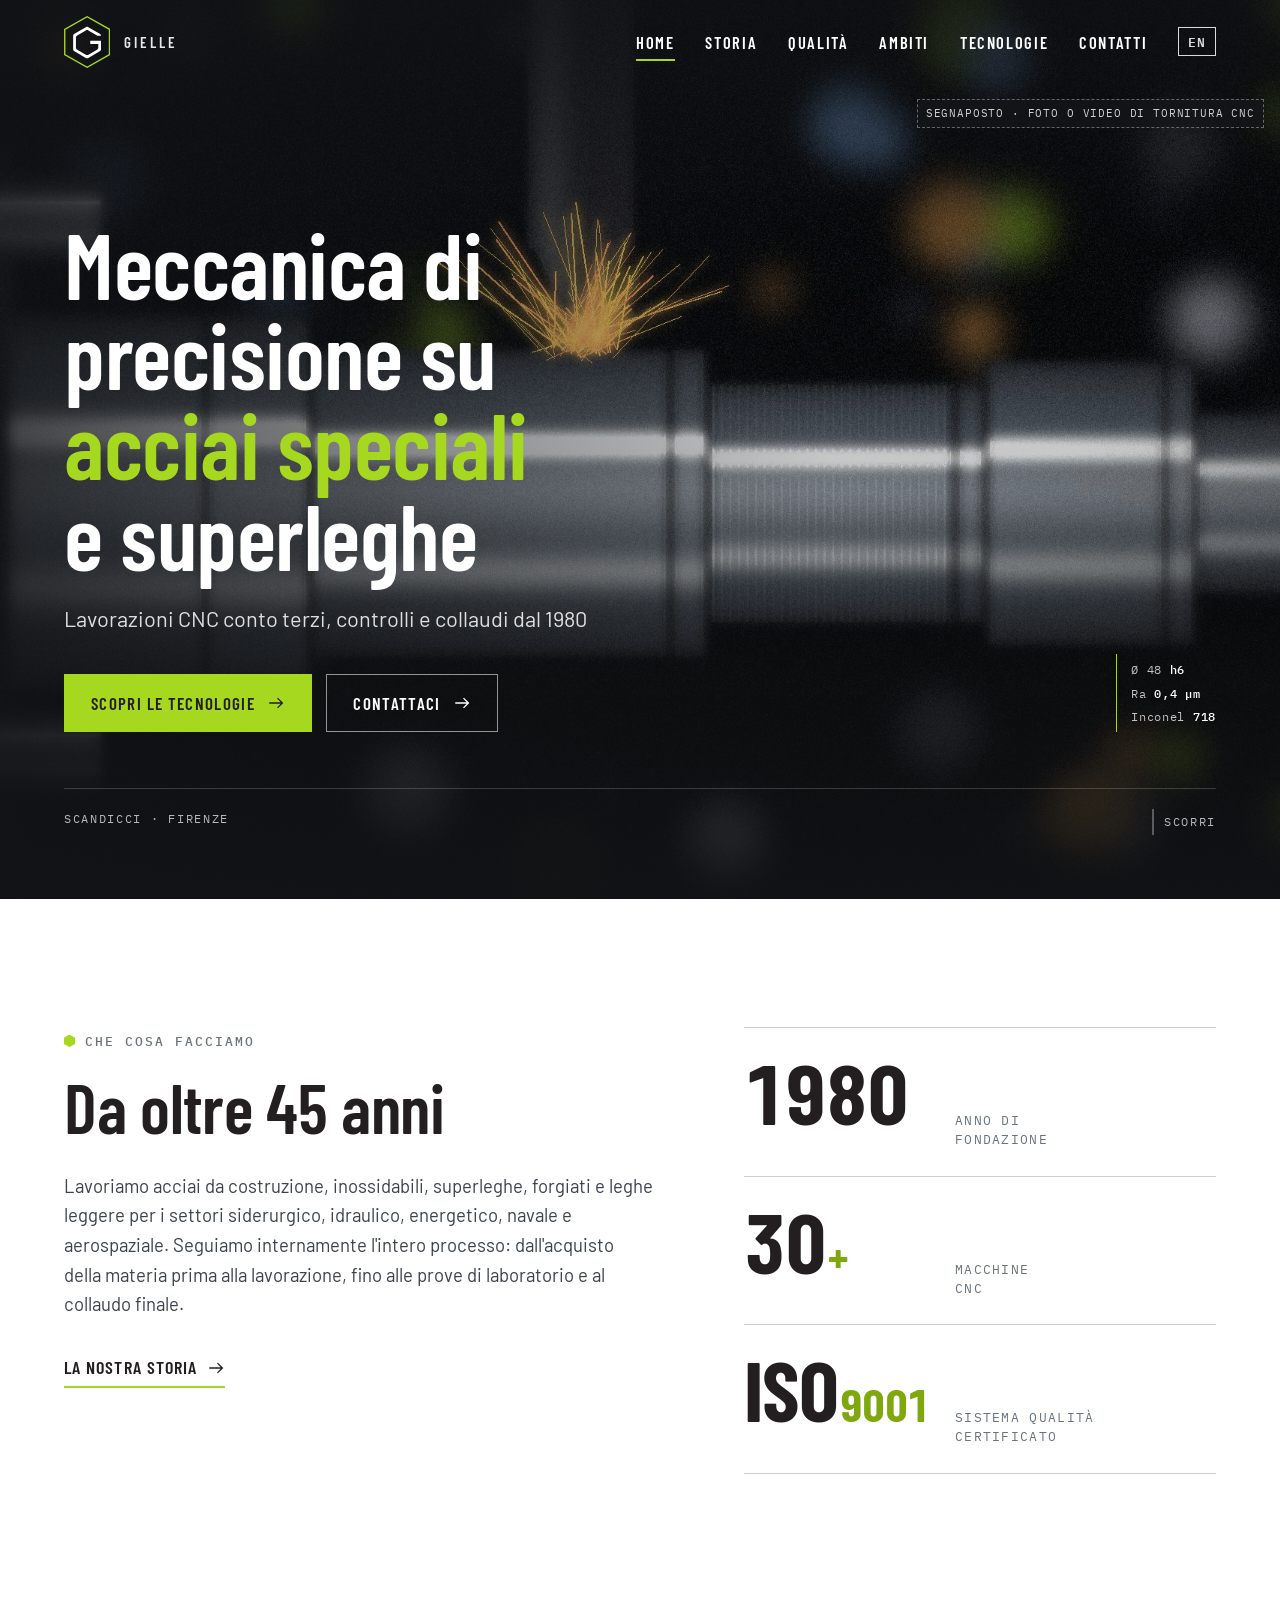
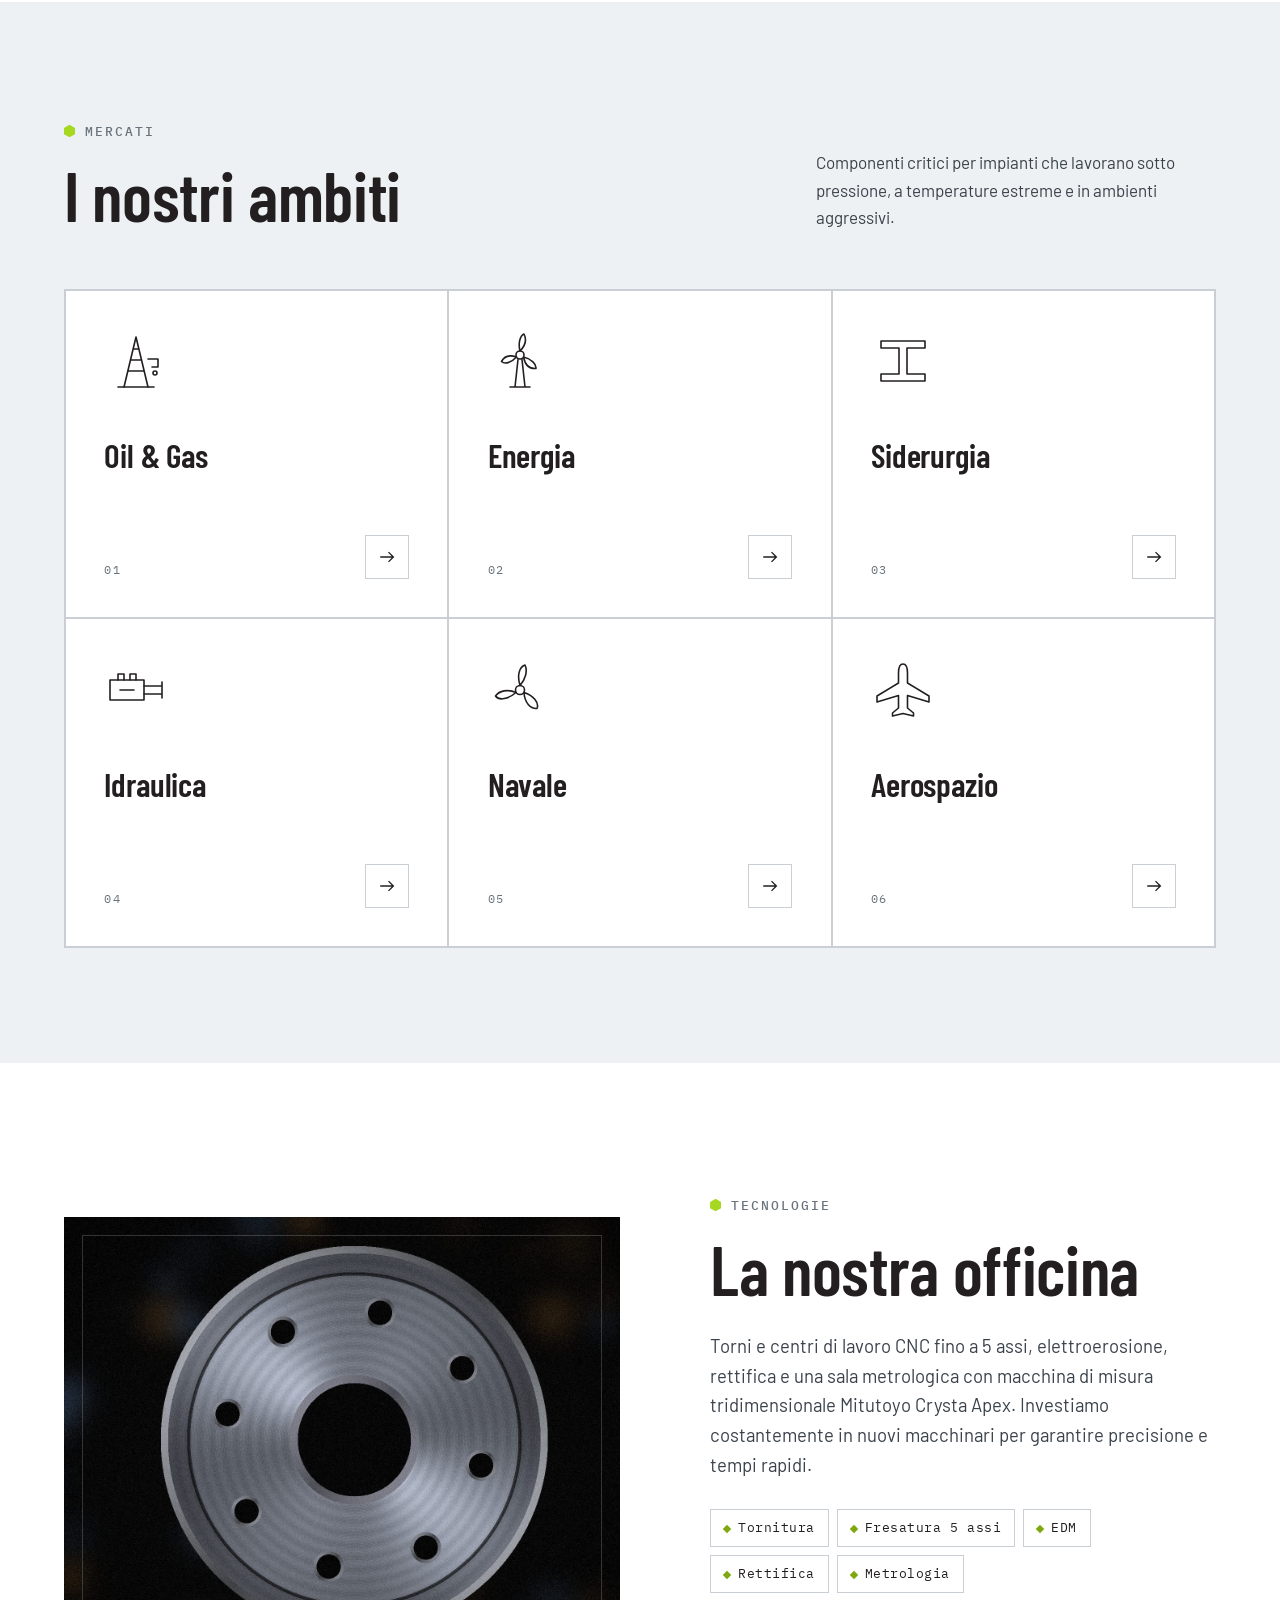
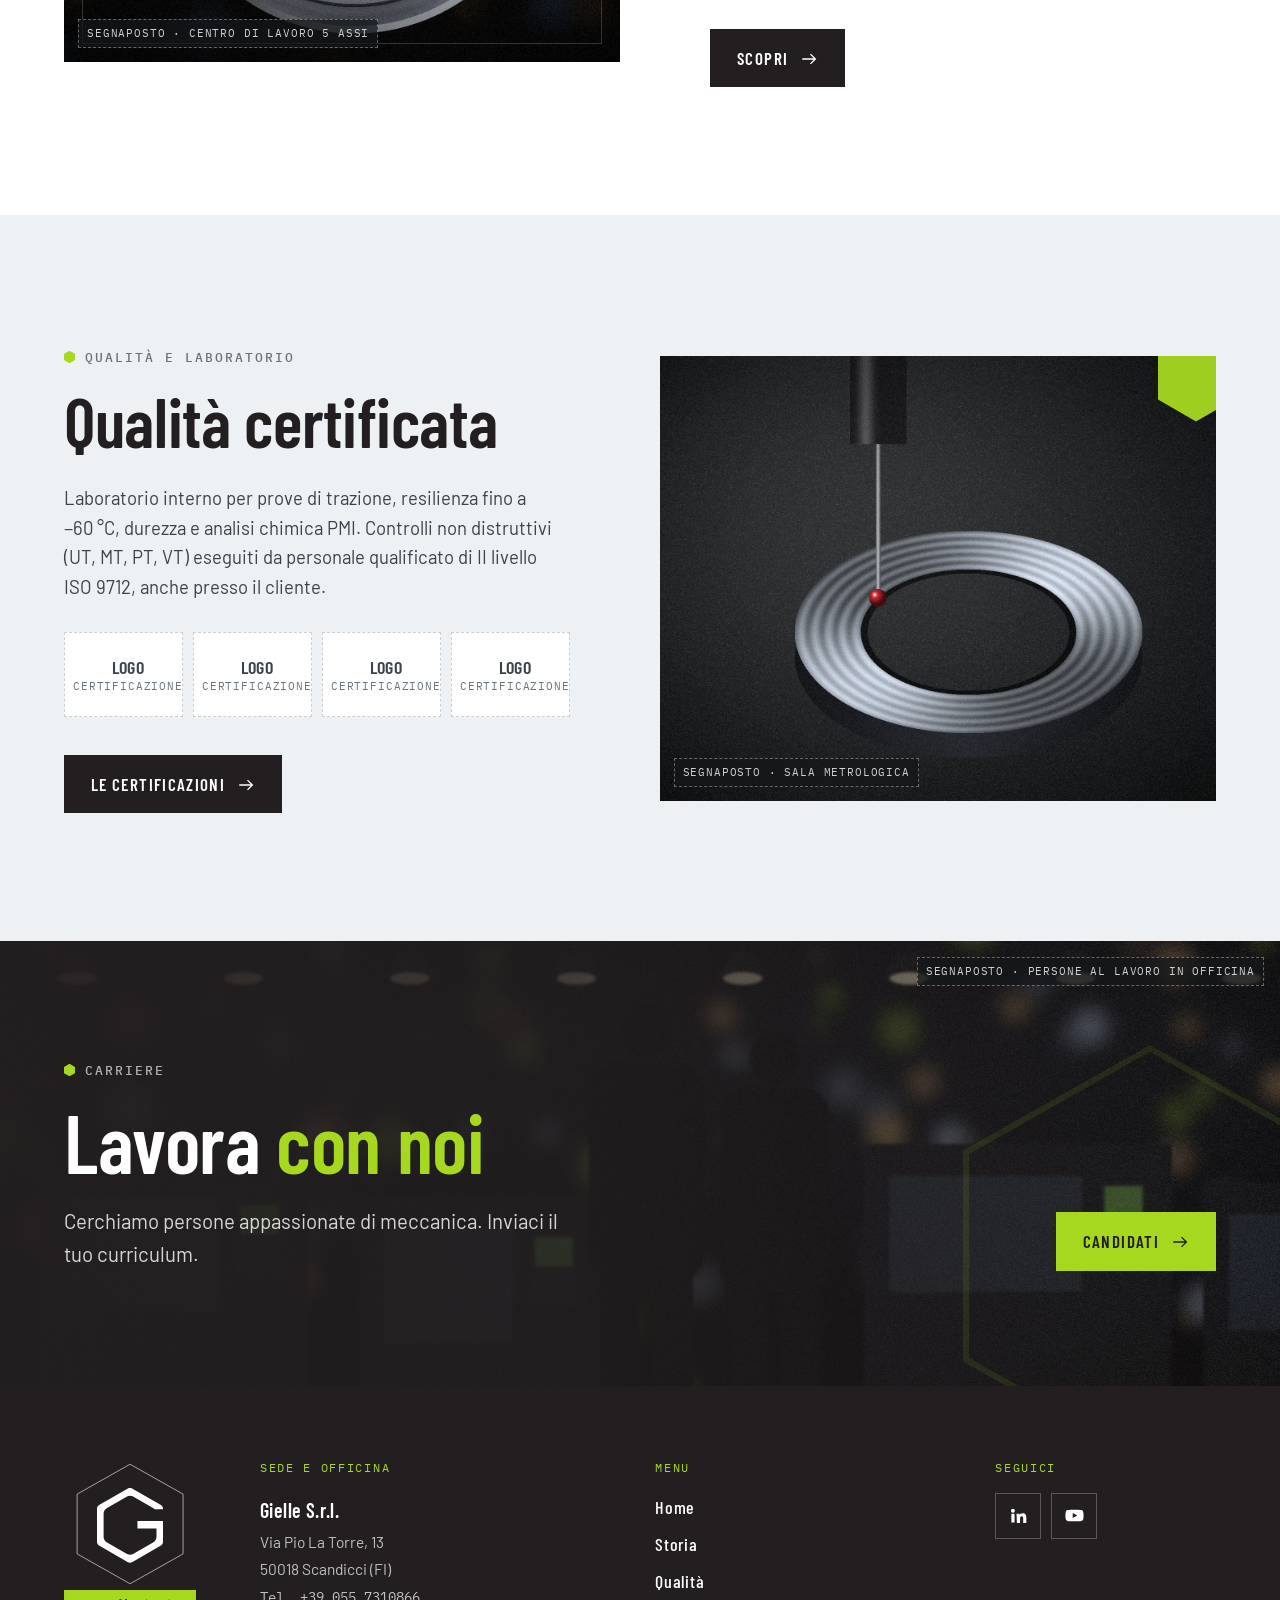
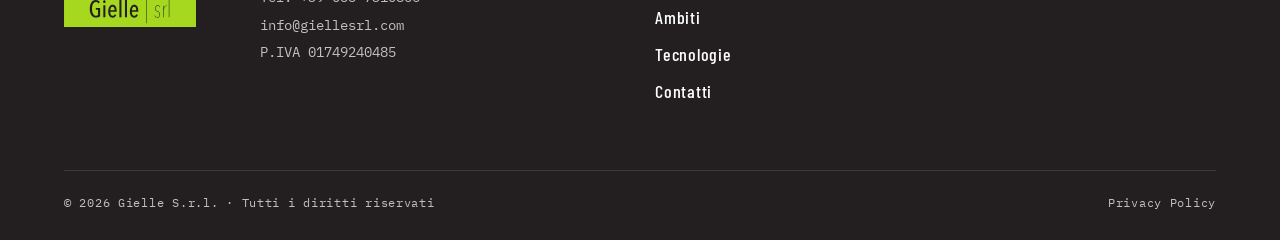
==== index.html @ 29d663a7 "Homepage del nuovo sito Gielle Sito statico (HTML, CSS, JS) con header fisso, hero, chi siamo, ambit" ====
<!doctype html>
<html lang="it">
<head>
<meta charset="utf-8">
<meta name="viewport" content="width=device-width, initial-scale=1, viewport-fit=cover">
<title>Gielle S.r.l. – Meccanica di precisione a Scandicci (FI)</title>
<meta name="description" content="Gielle S.r.l., officina meccanica di precisione a Scandicci (Firenze) dal 1980: lavorazioni CNC conto terzi su acciai speciali e superleghe, controlli e collaudi.">
<link rel="icon" href="assets/logo/gielle-simbolo-esagono.svg" type="image/svg+xml">
<link rel="preconnect" href="https://fonts.googleapis.com">
<link rel="preconnect" href="https://fonts.gstatic.com" crossorigin>
<link rel="stylesheet" href="https://fonts.googleapis.com/css2?family=Barlow+Condensed:wght@500;600;700&family=Barlow:wght@400;500;600&family=IBM+Plex+Mono:wght@400;500&display=swap">
<link rel="stylesheet" href="css/style.css">
</head>
<body>

<svg width="0" height="0" style="position:absolute" aria-hidden="true">
  <defs>
    <symbol id="gl" viewBox="71.86 101.03 187.78 211.13">
      <path d="M 256.644 257.878 L 165.754 309.156 L 74.863 257.878 L 74.863 155.305 L 165.754 104.027 L 256.644 155.305 Z" fill="none" style="stroke:var(--logo-hex,currentColor)" stroke-width="1.4" vector-effect="non-scaling-stroke"/>
      <path d="M 165.601562 273.058594 C 164.234375 273.058594 162.972656 272.769531 162.058594 272.242188 L 112.515625 243.652344 C 110.597656 242.539062 108.976562 239.722656 108.976562 237.511719 L 108.976562 180.320312 C 108.976562 178.105469 110.597656 175.300781 112.515625 174.195312 L 162.0625 145.601562 C 162.976562 145.066406 164.230469 144.777344 165.601562 144.777344 C 166.972656 144.777344 168.226562 145.066406 169.125 145.589844 L 218.675781 174.195312 C 220.605469 175.300781 222.226562 178.105469 222.226562 180.320312 L 222.226562 181.445312 L 207.964844 181.445312 C 207.308594 180.742188 206.589844 180.152344 205.867188 179.734375 L 170.886719 159.546875 C 169.472656 158.742188 167.582031 158.289062 165.683594 158.289062 C 163.789062 158.289062 161.898438 158.742188 160.5 159.539062 L 125.503906 179.738281 C 122.589844 181.398438 120.300781 185.355469 120.300781 188.738281 L 120.300781 229.109375 C 120.300781 232.476562 122.589844 236.425781 125.503906 238.105469 L 160.484375 258.285156 C 161.878906 259.097656 163.726562 259.546875 165.683594 259.546875 C 167.644531 259.546875 169.496094 259.097656 170.898438 258.277344 L 205.871094 238.105469 C 208.785156 236.425781 211.070312 232.472656 211.070312 229.109375 L 211.070312 214.238281 L 178.410156 214.238281 L 178.410156 201.574219 L 222.226562 201.574219 L 222.226562 237.511719 C 222.226562 239.726562 220.601562 242.539062 218.671875 243.652344 L 169.140625 272.25 C 168.253906 272.753906 166.929688 273.058594 165.601562 273.058594" fill="currentColor"/>
    </symbol>
    <symbol id="arrow" viewBox="0 0 24 24"><path d="M3 12h17M14 5.5 20.5 12 14 18.5" fill="none" stroke="currentColor" stroke-width="1.8"/></symbol>
  </defs>
</svg>

<div class="site" id="top">

<header class="header" id="hdr">
  <div class="wrap">
    <a class="brand" href="#top" aria-label="Gielle S.r.l. – Home">
      <svg viewBox="0 0 187.78 211.13" aria-hidden="true"><use href="#gl"/></svg>
      <span class="brand-name">Gielle</span>
    </a>
    <nav class="nav" aria-label="Menu principale">
      <a href="#top" aria-current="page">Home</a>
      <a href="#chi-siamo">Storia</a>
      <a href="#qualita">Qualità</a>
      <a href="#ambiti">Ambiti</a>
      <a href="#tecnologie">Tecnologie</a>
      <a href="#contatti">Contatti</a>
      <a class="lang" href="#top" lang="en" hreflang="en" title="English version">EN</a>
    </nav>
    <button class="burger" id="burger" aria-label="Apri il menu" aria-expanded="false" aria-controls="mnav"><span></span><span></span><span></span></button>
  </div>
  <nav class="mnav" id="mnav" aria-label="Menu mobile"><div class="mwrap">
    <a href="#top">Home <span>01</span></a>
    <a href="#chi-siamo">Storia <span>02</span></a>
    <a href="#qualita">Qualità <span>03</span></a>
    <a href="#ambiti">Ambiti <span>04</span></a>
    <a href="#tecnologie">Tecnologie <span>05</span></a>
    <a href="#contatti">Contatti <span>06</span></a>
    <a href="#top" lang="en">English <span>EN</span></a>
  </div></nav>
</header>

<main>
<section class="hero" aria-labelledby="hero-title">
  <div class="hero-media" role="img" aria-label="Tornitura CNC di un albero in acciaio"></div>
  <span class="ph-tag">Segnaposto · foto o video di tornitura CNC</span>
  <div class="wrap">
    <div class="hero-grid">
      <div>
        <h1 id="hero-title">Meccanica di precisione su <em>acciai speciali</em> e superleghe</h1>
        <p class="sub">Lavorazioni CNC conto terzi, controlli e collaudi dal 1980</p>
        <div class="ctas">
          <a class="btn btn-lime" href="#tecnologie">Scopri le tecnologie <svg><use href="#arrow"/></svg></a>
          <a class="btn btn-ghost" href="#contatti">Contattaci <svg><use href="#arrow"/></svg></a>
        </div>
      </div>
      <div class="spec" aria-hidden="true">
        <span>Ø 48 <b>h6</b></span>
        <span>Ra <b>0,4 µm</b></span>
        <span>Inconel <b>718</b></span>
      </div>
    </div>
    <div class="hero-foot">
      <span>Scandicci · Firenze</span>
      <a class="scrollcue" href="#chi-siamo"><i></i>Scorri</a>
    </div>
  </div>
</section>

<section class="about" id="chi-siamo" aria-labelledby="about-title">
  <div class="wrap about-grid">
    <div class="rv">
      <span class="eyebrow">Che cosa facciamo</span>
      <h2 id="about-title">Da oltre 45 anni</h2>
      <p class="lead">Lavoriamo acciai da costruzione, inossidabili, superleghe, forgiati e leghe leggere per i settori siderurgico, idraulico, energetico, navale e aerospaziale. Seguiamo internamente l'intero processo: dall'acquisto della materia prima alla lavorazione, fino alle prove di laboratorio e al collaudo finale.</p>
      <a class="textlink" href="#chi-siamo">La nostra storia <svg><use href="#arrow"/></svg></a>
    </div>
    <div class="stats rv">
      <div class="stat"><span class="num">1980</span><span class="lbl">Anno di<br>fondazione</span></div>
      <div class="stat"><span class="num">30<small>+</small></span><span class="lbl">Macchine<br>CNC</span></div>
      <div class="stat"><span class="num">ISO<small>9001</small></span><span class="lbl">Sistema qualità<br>certificato</span></div>
    </div>
  </div>
</section>

<section class="markets" id="ambiti" aria-labelledby="markets-title">
  <div class="wrap">
    <div class="sec-head rv">
      <div>
        <span class="eyebrow">Mercati</span>
        <h2 id="markets-title">I nostri ambiti</h2>
      </div>
      <p>Componenti critici per impianti che lavorano sotto pressione, a temperature estreme e in ambienti aggressivi.</p>
    </div>
    <div class="cards">
      <a class="card rv" href="#ambiti">
        <span class="ico"><svg viewBox="0 0 64 64"><path d="M20 58 32 8l12 50M24 42h16M26.5 31h11M29 20h6"/><path d="M14 58h36"/><path d="M44 30h10v8h-6"/><circle cx="51" cy="44" r="2"/></svg></span>
        <h3>Oil &amp; Gas</h3>
        <span class="row"><span class="idx">01</span><span class="go"><svg><use href="#arrow"/></svg></span></span>
      </a>
      <a class="card rv" href="#ambiti">
        <span class="ico"><svg viewBox="0 0 64 64"><circle cx="32" cy="26" r="4"/><path d="M32 22c-2-8 0-15 4-17 3 6 1 12-4 17M35.5 28c8 2 13 7 12.5 11.5-6.5.5-11-4-12.5-11.5M28.5 28c-5.5 6-12 7.5-15 4.5 3-5.5 9-6.5 15-4.5"/><path d="M30 30.5 27 58h10l-3-27.5M22 58h20"/></svg></span>
        <h3>Energia</h3>
        <span class="row"><span class="idx">02</span><span class="go"><svg><use href="#arrow"/></svg></span></span>
      </a>
      <a class="card rv" href="#ambiti">
        <span class="ico"><svg viewBox="0 0 64 64"><path d="M10 12h44v7H36v26h18v7H10v-7h18V19H10z"/></svg></span>
        <h3>Siderurgia</h3>
        <span class="row"><span class="idx">03</span><span class="go"><svg><use href="#arrow"/></svg></span></span>
      </a>
      <a class="card rv" href="#ambiti">
        <span class="ico"><svg viewBox="0 0 64 64"><rect x="6" y="22" width="34" height="20"/><path d="M40 28h18M40 36h18M58 24v16M14 22v-6h6v6M26 22v-6h6v6"/><path d="M16 32h14"/></svg></span>
        <h3>Idraulica</h3>
        <span class="row"><span class="idx">04</span><span class="go"><svg><use href="#arrow"/></svg></span></span>
      </a>
      <a class="card rv" href="#ambiti">
        <span class="ico"><svg viewBox="0 0 64 64"><circle cx="32" cy="32" r="4.5"/><path d="M32 27.5C29 18 31 9 37 7c3 6 0 15-5 20.5M36 34.5c9.5 3 15.5 10.5 13 16-6.5.5-12.5-6-13-16M28 34.5C20.5 41 11 43 7.5 38c4-5.5 12-7 20.5-3.5"/></svg></span>
        <h3>Navale</h3>
        <span class="row"><span class="idx">05</span><span class="go"><svg><use href="#arrow"/></svg></span></span>
      </a>
      <a class="card rv" href="#ambiti">
        <span class="ico"><svg viewBox="0 0 64 64"><path d="M32 6c3 0 4.5 4 4.5 9v10L58 38v6l-21.5-6.5V50l6 5v3L32 55.5 21.5 58v-3l6-5V37.5L6 44v-6l21.5-13V15c0-5 1.5-9 4.5-9z"/></svg></span>
        <h3>Aerospazio</h3>
        <span class="row"><span class="idx">06</span><span class="go"><svg><use href="#arrow"/></svg></span></span>
      </a>
    </div>
  </div>
</section>

<section class="split" id="tecnologie" aria-labelledby="tech-title">
  <div class="wrap split-grid">
    <div class="media rv" style="background-image:url(assets/img/officina.jpg)" role="img" aria-label="Flangia tornita in acciaio">
      <span class="frame"></span>
      <span class="ph-tag">Segnaposto · centro di lavoro 5 assi</span>
    </div>
    <div class="rv">
      <span class="eyebrow">Tecnologie</span>
      <h2 id="tech-title">La nostra officina</h2>
      <p class="lead">Torni e centri di lavoro CNC fino a 5 assi, elettroerosione, rettifica e una sala metrologica con macchina di misura tridimensionale Mitutoyo Crysta Apex. Investiamo costantemente in nuovi macchinari per garantire precisione e tempi rapidi.</p>
      <ul class="tags">
        <li>Tornitura</li><li>Fresatura 5 assi</li><li>EDM</li><li>Rettifica</li><li>Metrologia</li>
      </ul>
      <a class="btn btn-ink" href="#tecnologie">Scopri <svg><use href="#arrow"/></svg></a>
    </div>
  </div>
</section>

<section class="split rev quality" id="qualita" aria-labelledby="q-title">
  <div class="wrap split-grid">
    <div class="media rv" style="background-image:url(assets/img/metrologia.jpg)" role="img" aria-label="Tastatore della macchina di misura su un anello in acciaio">
      <span class="corner" aria-hidden="true"></span>
      <span class="ph-tag">Segnaposto · sala metrologica</span>
    </div>
    <div class="rv">
      <span class="eyebrow">Qualità e laboratorio</span>
      <h2 id="q-title">Qualità certificata</h2>
      <p class="lead">Laboratorio interno per prove di trazione, resilienza fino a −60&nbsp;°C, durezza e analisi chimica PMI. Controlli non distruttivi (UT, MT, PT, VT) eseguiti da personale qualificato di II livello ISO&nbsp;9712, anche presso il cliente.</p>
      <div class="certs" aria-label="Certificazioni (segnaposto)">
        <div class="cert"><span><b>Logo</b>certificazione</span></div>
        <div class="cert"><span><b>Logo</b>certificazione</span></div>
        <div class="cert"><span><b>Logo</b>certificazione</span></div>
        <div class="cert"><span><b>Logo</b>certificazione</span></div>
      </div>
      <a class="btn btn-ink" href="#qualita">Le certificazioni <svg><use href="#arrow"/></svg></a>
    </div>
  </div>
</section>

<section class="careers" aria-labelledby="c-title">
  <svg class="bighex" viewBox="71.86 101.03 187.78 211.13" aria-hidden="true"><path d="M 256.644 257.878 L 165.754 309.156 L 74.863 257.878 L 74.863 155.305 L 165.754 104.027 L 256.644 155.305 Z" fill="none" stroke="currentColor" stroke-width="3"/></svg>
  <span class="ph-tag">Segnaposto · persone al lavoro in officina</span>
  <div class="wrap">
    <div class="rv">
      <span class="eyebrow">Carriere</span>
      <h2 id="c-title">Lavora <em>con noi</em></h2>
      <p>Cerchiamo persone appassionate di meccanica. Inviaci il tuo curriculum.</p>
    </div>
    <a class="btn btn-lime rv" href="#contatti">Candidati <svg><use href="#arrow"/></svg></a>
  </div>
</section>
</main>

<footer class="footer" id="contatti">
  <div class="wrap">
    <div class="f-grid">
      <div class="f-logo"><svg role="img" aria-label="Gielle S.r.l." xmlns="http://www.w3.org/2000/svg" xmlns:xlink="http://www.w3.org/1999/xlink" viewBox="52.35 93.34 226.5 291.21"><defs><g id="glyph-3-0">
<path d="M 12.203125 -29.796875 C 13.765625 -29.796875 15.144531 -29.503906 16.34375 -28.921875 C 17.550781 -28.347656 18.554688 -27.472656 19.359375 -26.296875 L 17.046875 -23.796875 C 16.453125 -24.671875 15.753906 -25.328125 14.953125 -25.765625 C 14.160156 -26.203125 13.300781 -26.421875 12.375 -26.421875 C 11.25 -26.421875 10.28125 -26.101562 9.46875 -25.46875 C 8.664062 -24.84375 7.988281 -23.988281 7.4375 -22.90625 C 6.882812 -21.820312 6.476562 -20.5625 6.21875 -19.125 C 5.957031 -17.6875 5.828125 -16.175781 5.828125 -14.59375 C 5.828125 -12.914062 5.972656 -11.359375 6.265625 -9.921875 C 6.554688 -8.484375 6.984375 -7.238281 7.546875 -6.1875 C 8.109375 -5.132812 8.8125 -4.304688 9.65625 -3.703125 C 10.507812 -3.097656 11.507812 -2.796875 12.65625 -2.796875 C 14.1875 -2.796875 15.351562 -3.125 16.15625 -3.78125 L 16.15625 -12.78125 L 12.328125 -12.78125 L 12.328125 -15.984375 L 19.71875 -15.984375 L 19.71875 -1.8125 C 18.875 -1.09375 17.882812 -0.519531 16.75 -0.09375 C 15.613281 0.320312 14.222656 0.53125 12.578125 0.53125 C 10.898438 0.53125 9.40625 0.171875 8.09375 -0.546875 C 6.78125 -1.273438 5.664062 -2.296875 4.75 -3.609375 C 3.832031 -4.929688 3.132812 -6.519531 2.65625 -8.375 C 2.175781 -10.238281 1.9375 -12.3125 1.9375 -14.59375 C 1.9375 -16.78125 2.164062 -18.796875 2.625 -20.640625 C 3.09375 -22.492188 3.765625 -24.097656 4.640625 -25.453125 C 5.515625 -26.804688 6.585938 -27.867188 7.859375 -28.640625 C 9.140625 -29.410156 10.585938 -29.796875 12.203125 -29.796875 Z M 12.203125 -29.796875 "/>
</g><g id="glyph-3-1">
<path d="M 6.9375 -26.75 C 6.9375 -26.0625 6.722656 -25.5 6.296875 -25.0625 C 5.878906 -24.625 5.367188 -24.40625 4.765625 -24.40625 C 4.140625 -24.40625 3.617188 -24.625 3.203125 -25.0625 C 2.796875 -25.5 2.59375 -26.0625 2.59375 -26.75 C 2.59375 -27.40625 2.796875 -27.957031 3.203125 -28.40625 C 3.617188 -28.863281 4.140625 -29.09375 4.765625 -29.09375 C 5.398438 -29.09375 5.921875 -28.863281 6.328125 -28.40625 C 6.734375 -27.957031 6.9375 -27.40625 6.9375 -26.75 Z M 3 0 L 3 -20.625 L 6.5 -20.625 L 6.5 0 Z M 3 0 "/>
</g><g id="glyph-3-2">
<path d="M 5.390625 -9.40625 C 5.390625 -8.425781 5.476562 -7.507812 5.65625 -6.65625 C 5.832031 -5.8125 6.085938 -5.070312 6.421875 -4.4375 C 6.765625 -3.8125 7.195312 -3.316406 7.71875 -2.953125 C 8.238281 -2.597656 8.84375 -2.421875 9.53125 -2.421875 C 10.46875 -2.421875 11.207031 -2.707031 11.75 -3.28125 C 12.300781 -3.863281 12.738281 -4.550781 13.0625 -5.34375 L 15.703125 -3.828125 C 15.148438 -2.503906 14.359375 -1.414062 13.328125 -0.5625 C 12.304688 0.28125 11 0.703125 9.40625 0.703125 C 7.050781 0.703125 5.203125 -0.257812 3.859375 -2.1875 C 2.515625 -4.125 1.84375 -6.820312 1.84375 -10.28125 C 1.84375 -11.914062 2.019531 -13.410156 2.375 -14.765625 C 2.738281 -16.128906 3.25 -17.296875 3.90625 -18.265625 C 4.5625 -19.234375 5.351562 -19.984375 6.28125 -20.515625 C 7.21875 -21.054688 8.25 -21.328125 9.375 -21.328125 C 10.632812 -21.328125 11.703125 -21.054688 12.578125 -20.515625 C 13.453125 -19.984375 14.171875 -19.257812 14.734375 -18.34375 C 15.296875 -17.425781 15.695312 -16.34375 15.9375 -15.09375 C 16.1875 -13.851562 16.3125 -12.519531 16.3125 -11.09375 L 16.3125 -9.40625 Z M 12.78125 -12.25 C 12.78125 -14.050781 12.5 -15.503906 11.9375 -16.609375 C 11.375 -17.722656 10.488281 -18.28125 9.28125 -18.28125 C 8.570312 -18.28125 7.976562 -18.066406 7.5 -17.640625 C 7.019531 -17.222656 6.628906 -16.703125 6.328125 -16.078125 C 6.023438 -15.460938 5.804688 -14.804688 5.671875 -14.109375 C 5.535156 -13.410156 5.46875 -12.789062 5.46875 -12.25 Z M 12.78125 -12.25 "/>
</g><g id="glyph-3-3">
<path d="M 3 0 L 3 -31.0625 L 6.53125 -31.0625 L 6.53125 0 Z M 3 0 "/>
</g><g id="glyph-3-4">
</g><g id="glyph-4-0">
<path d="M 4.96875 -30.828125 L 4.96875 10.28125 L 4.0625 10.28125 L 4.0625 -30.828125 Z M 4.96875 -30.828125 "/>
</g><g id="glyph-4-1">
<path d="M 10.84375 -5.09375 C 10.84375 -3.394531 10.4375 -2.007812 9.625 -0.9375 C 8.820312 0.125 7.679688 0.65625 6.203125 0.65625 C 3.898438 0.65625 2.3125 -0.46875 1.4375 -2.71875 L 2.09375 -3.203125 C 2.96875 -1.179688 4.351562 -0.171875 6.25 -0.171875 C 7.375 -0.171875 8.269531 -0.609375 8.9375 -1.484375 C 9.601562 -2.359375 9.9375 -3.535156 9.9375 -5.015625 C 9.9375 -5.859375 9.800781 -6.5625 9.53125 -7.125 C 9.257812 -7.6875 8.914062 -8.144531 8.5 -8.5 C 8.09375 -8.863281 7.648438 -9.15625 7.171875 -9.375 C 6.691406 -9.59375 6.242188 -9.796875 5.828125 -9.984375 C 5.335938 -10.179688 4.878906 -10.414062 4.453125 -10.6875 C 4.035156 -10.957031 3.664062 -11.296875 3.34375 -11.703125 C 3.03125 -12.117188 2.785156 -12.597656 2.609375 -13.140625 C 2.429688 -13.691406 2.34375 -14.363281 2.34375 -15.15625 C 2.34375 -15.894531 2.457031 -16.585938 2.6875 -17.234375 C 2.925781 -17.878906 3.25 -18.445312 3.65625 -18.9375 C 4.070312 -19.4375 4.546875 -19.820312 5.078125 -20.09375 C 5.609375 -20.363281 6.191406 -20.5 6.828125 -20.5 C 7.867188 -20.5 8.738281 -20.238281 9.4375 -19.71875 C 10.132812 -19.195312 10.671875 -18.515625 11.046875 -17.671875 L 10.390625 -17.21875 C 9.628906 -18.863281 8.441406 -19.6875 6.828125 -19.6875 C 5.804688 -19.6875 4.953125 -19.257812 4.265625 -18.40625 C 3.585938 -17.5625 3.25 -16.492188 3.25 -15.203125 C 3.25 -14.515625 3.320312 -13.929688 3.46875 -13.453125 C 3.625 -12.972656 3.84375 -12.5625 4.125 -12.21875 C 4.414062 -11.882812 4.765625 -11.59375 5.171875 -11.34375 C 5.585938 -11.09375 6.066406 -10.859375 6.609375 -10.640625 C 7.109375 -10.421875 7.609375 -10.164062 8.109375 -9.875 C 8.617188 -9.59375 9.078125 -9.238281 9.484375 -8.8125 C 9.898438 -8.382812 10.226562 -7.867188 10.46875 -7.265625 C 10.71875 -6.671875 10.84375 -5.945312 10.84375 -5.09375 Z M 10.84375 -5.09375 "/>
</g><g id="glyph-4-2">
<path d="M 3.578125 -14.828125 C 3.578125 -15.160156 3.566406 -15.550781 3.546875 -16 C 3.535156 -16.457031 3.523438 -16.925781 3.515625 -17.40625 C 3.503906 -17.882812 3.488281 -18.34375 3.46875 -18.78125 C 3.457031 -19.21875 3.4375 -19.570312 3.40625 -19.84375 L 4.3125 -19.84375 C 4.34375 -19.570312 4.363281 -19.222656 4.375 -18.796875 C 4.382812 -18.367188 4.394531 -17.914062 4.40625 -17.4375 C 4.425781 -16.957031 4.4375 -16.5 4.4375 -16.0625 C 4.4375 -15.625 4.4375 -15.242188 4.4375 -14.921875 L 4.5625 -14.921875 C 4.945312 -16.859375 5.539062 -18.234375 6.34375 -19.046875 C 7.15625 -19.859375 8.054688 -20.265625 9.046875 -20.265625 C 9.265625 -20.265625 9.425781 -20.25 9.53125 -20.21875 L 9.53125 -19.390625 C 9.476562 -19.421875 9.394531 -19.4375 9.28125 -19.4375 C 9.175781 -19.4375 9.097656 -19.4375 9.046875 -19.4375 C 8.273438 -19.4375 7.601562 -19.160156 7.03125 -18.609375 C 6.457031 -18.066406 5.984375 -17.351562 5.609375 -16.46875 C 5.234375 -15.59375 4.953125 -14.613281 4.765625 -13.53125 C 4.578125 -12.457031 4.484375 -11.375 4.484375 -10.28125 L 4.484375 0 L 3.578125 0 Z M 3.578125 -14.828125 "/>
</g><g id="glyph-4-3">
<path d="M 3.5 0 L 3.5 -31.0625 L 4.390625 -31.0625 L 4.390625 0 Z M 3.5 0 "/>
</g></defs><path fill-rule="nonzero" fill="rgb(13.729858%, 12.159729%, 12.548828%)" fill-opacity="1" d="M 278.851562 319.839844 L 52.351562 319.839844 L 52.351562 93.34375 L 278.851562 93.34375 Z M 278.851562 319.839844 "/>
<path fill="none" stroke-width="1" stroke-linecap="butt" stroke-linejoin="miter" stroke="rgb(100%, 100%, 100%)" stroke-opacity="1" stroke-miterlimit="10" d="M 0.000807393 -0.000514617 L -90.999751 -51.339879 L -182.00031 -0.000514617 L -182.00031 102.697769 L -90.999751 154.037134 L 0.000807393 102.697769 Z M 0.000807393 -0.000514617 " transform="matrix(0.998792, 0, 0, -0.998792, 256.643725, 257.878392)"/>
<path fill-rule="nonzero" fill="rgb(100%, 100%, 100%)" fill-opacity="1" d="M 165.601562 273.058594 C 164.234375 273.058594 162.972656 272.769531 162.058594 272.242188 L 112.515625 243.652344 C 110.597656 242.539062 108.976562 239.722656 108.976562 237.511719 L 108.976562 180.320312 C 108.976562 178.105469 110.597656 175.300781 112.515625 174.195312 L 162.0625 145.601562 C 162.976562 145.066406 164.230469 144.777344 165.601562 144.777344 C 166.972656 144.777344 168.226562 145.066406 169.125 145.589844 L 218.675781 174.195312 C 220.605469 175.300781 222.226562 178.105469 222.226562 180.320312 L 222.226562 181.445312 L 207.964844 181.445312 C 207.308594 180.742188 206.589844 180.152344 205.867188 179.734375 L 170.886719 159.546875 C 169.472656 158.742188 167.582031 158.289062 165.683594 158.289062 C 163.789062 158.289062 161.898438 158.742188 160.5 159.539062 L 125.503906 179.738281 C 122.589844 181.398438 120.300781 185.355469 120.300781 188.738281 L 120.300781 229.109375 C 120.300781 232.476562 122.589844 236.425781 125.503906 238.105469 L 160.484375 258.285156 C 161.878906 259.097656 163.726562 259.546875 165.683594 259.546875 C 167.644531 259.546875 169.496094 259.097656 170.898438 258.277344 L 205.871094 238.105469 C 208.785156 236.425781 211.070312 232.472656 211.070312 229.109375 L 211.070312 214.238281 L 178.410156 214.238281 L 178.410156 201.574219 L 222.226562 201.574219 L 222.226562 237.511719 C 222.226562 239.726562 220.601562 242.539062 218.671875 243.652344 L 169.140625 272.25 C 168.253906 272.753906 166.929688 273.058594 165.601562 273.058594 "/>
<path fill-rule="nonzero" fill="rgb(65.000916%, 84.555054%, 12.715149%)" fill-opacity="1" d="M 278.832031 384.554688 L 52.371094 384.554688 L 52.371094 319.839844 L 278.832031 319.839844 Z M 278.832031 384.554688 "/>
<g fill="rgb(13.729858%, 12.159729%, 12.548828%)" fill-opacity="1">
<use xlink:href="#glyph-3-0" x="94.614102" y="366.674402"/>
<use xlink:href="#glyph-3-1" x="116.845522" y="366.674402"/>
<use xlink:href="#glyph-3-2" x="126.379143" y="366.674402"/>
<use xlink:href="#glyph-3-3" x="144.419057" y="366.674402"/>
<use xlink:href="#glyph-3-3" x="153.952679" y="366.674402"/>
<use xlink:href="#glyph-3-2" x="163.486301" y="366.674402"/>
<use xlink:href="#glyph-3-4" x="181.526214" y="366.674402"/>
</g>
<g fill="rgb(13.729858%, 12.159729%, 12.548828%)" fill-opacity="1">
<use xlink:href="#glyph-4-0" x="189.333922" y="366.674402"/>
</g>
<g fill="rgb(13.729858%, 12.159729%, 12.548828%)" fill-opacity="1">
<use xlink:href="#glyph-3-4" x="198.456611" y="366.674402"/>
</g>
<g fill="rgb(13.729858%, 12.159729%, 12.548828%)" fill-opacity="1">
<use xlink:href="#glyph-4-1" x="206.264319" y="366.674402"/>
<use xlink:href="#glyph-4-2" x="219.00321" y="366.674402"/>
<use xlink:href="#glyph-4-3" x="228.701204" y="366.674402"/></svg></div>
      <div>
        <div class="f-h">Sede e officina</div>
        <address>
          <strong>Gielle S.r.l.</strong><br>
          Via Pio La Torre, 13<br>
          50018 Scandicci (FI)<br>
          <span class="mono">Tel. +39 055 7310866</span><br>
          <span class="mono">info@giellesrl.com</span><br>
          <span class="mono">P.IVA 01749240485</span>
        </address>
      </div>
      <div>
        <div class="f-h">Menu</div>
        <ul class="f-links">
          <li><a href="#top">Home</a></li>
          <li><a href="#chi-siamo">Storia</a></li>
          <li><a href="#qualita">Qualità</a></li>
          <li><a href="#ambiti">Ambiti</a></li>
          <li><a href="#tecnologie">Tecnologie</a></li>
          <li><a href="#contatti">Contatti</a></li>
        </ul>
      </div>
      <div>
        <div class="f-h">Seguici</div>
        <div class="social">
          <a href="https://www.linkedin.com/company/gielle-s-r-l-" target="_blank" rel="noopener" aria-label="LinkedIn"><svg viewBox="0 0 24 24"><path d="M4.98 3.5a2.5 2.5 0 1 1 0 5 2.5 2.5 0 0 1 0-5zM3 9.75h4v11H3zM9.5 9.75h3.8v1.5h.06c.53-1 1.83-2.05 3.77-2.05 4.03 0 4.77 2.65 4.77 6.1v6.2h-4v-5.5c0-1.31-.02-3-1.83-3-1.83 0-2.11 1.43-2.11 2.9v5.6h-4z"/></svg></a>
          <a href="https://youtu.be/cLt_xMNGrU4" target="_blank" rel="noopener" aria-label="YouTube"><svg viewBox="0 0 24 24"><path d="M23 7.2a3 3 0 0 0-2.1-2.1C19 4.6 12 4.6 12 4.6s-7 0-8.9.5A3 3 0 0 0 1 7.2 31 31 0 0 0 .5 12a31 31 0 0 0 .5 4.8 3 3 0 0 0 2.1 2.1c1.9.5 8.9.5 8.9.5s7 0 8.9-.5a3 3 0 0 0 2.1-2.1 31 31 0 0 0 .5-4.8 31 31 0 0 0-.5-4.8zM9.75 15.02V8.98L15.5 12z"/></svg></a>
        </div>
      </div>
    </div>
    <div class="f-bottom">
      <span>© 2026 Gielle S.r.l. · Tutti i diritti riservati</span>
      <a href="#contatti">Privacy Policy</a>
    </div>
  </div>
</footer>
</div>

<script src="js/main.js"></script>
</body>
</html>
---- css/style.css ----
/* Layout: officina a blocchi. Hero fotografico scuro, poi sezioni bianche/acciaio alternate testo-immagine; l'esagono del logo e il verde del logo come unici accenti. */
:root{
  --ink:#231F20;          /* nero del logo */
  --lime:#A6D820;         /* verde del logo */
  --lime-deep:#7FA80F;    /* verde leggibile su bianco */
  --steel-900:#1B1F24;
  --steel-700:#3A424B;
  --steel-500:#69737D;
  --steel-300:#C9CFD5;
  --steel-100:#EEF1F3;
  --paper:#FFFFFF;
    --f-display:"Barlow Condensed","Arial Narrow",system-ui,sans-serif;
  --f-body:"Barlow",system-ui,-apple-system,"Segoe UI",sans-serif;
  --f-mono:"IBM Plex Mono",ui-monospace,"SFMono-Regular",Menlo,monospace;
  --header-h:84px;
  color-scheme:light;
}
html{scroll-behavior:smooth}
body{margin:0;background:var(--paper);color:var(--ink);font-family:var(--f-body);font-size:17px;line-height:1.6;-webkit-font-smoothing:antialiased}
body::before{content:"";position:fixed;inset:0 0 auto;height:env(safe-area-inset-top,0px);z-index:60;background:var(--ink)}
a{color:inherit}
:focus-visible{outline:2px solid var(--lime);outline-offset:3px}

/* ---------- Site container: le regole responsive usano container query, così l'anteprima mobile funziona anche su desktop ---------- */
.site{container:site/inline-size;background:var(--paper);position:relative}
.wrap{
  --g:clamp(16px,5cqi,72px);
  max-width:1360px;margin-inline:auto;
  padding-left:max(var(--g),env(safe-area-inset-left,0px));
  padding-right:max(var(--g),env(safe-area-inset-right,0px));
}
.eyebrow{display:inline-flex;align-items:center;gap:10px;font-family:var(--f-mono);font-size:12.5px;font-weight:500;letter-spacing:.16em;text-transform:uppercase;color:var(--steel-500)}
.eyebrow::before{content:"";width:11px;height:12.5px;background:var(--lime);clip-path:polygon(50% 0,100% 25%,100% 75%,50% 100%,0 75%,0 25%)}
h1,h2,h3{font-family:var(--f-display);font-weight:600;line-height:1.02;letter-spacing:-.005em;text-wrap:balance;margin:0}
h2{font-size:clamp(40px,5.4cqi,72px)}
p{margin:0}
.lead{font-size:clamp(17px,1.45cqi,19.5px);color:var(--steel-700);max-width:60ch}

.btn{display:inline-flex;align-items:center;gap:12px;font-family:var(--f-display);font-weight:600;font-size:17px;letter-spacing:.08em;text-transform:uppercase;text-decoration:none;padding:15px 26px 14px;border:1.5px solid transparent;transition:background .25s,color .25s,border-color .25s,transform .25s;cursor:pointer}
.btn svg{width:18px;height:18px;transition:transform .25s}
.btn:hover svg{transform:translateX(4px)}
.btn-lime{background:var(--lime);color:var(--ink)}
.btn-lime:hover{background:var(--paper)}
.btn-ghost{border-color:rgba(255,255,255,.55);color:var(--paper)}
.btn-ghost:hover{background:var(--paper);color:var(--ink);border-color:var(--paper)}
.btn-ink{background:var(--ink);color:var(--paper)}
.btn-ink:hover{background:var(--lime);color:var(--ink)}
.textlink{display:inline-flex;align-items:center;gap:10px;font-family:var(--f-display);font-weight:600;font-size:18px;letter-spacing:.06em;text-transform:uppercase;text-decoration:none;border-bottom:2px solid var(--lime);padding-bottom:4px}
.textlink svg{width:18px;height:18px;transition:transform .25s}
.textlink:hover svg{transform:translateX(4px)}

/* ---------- Header ---------- */
.header{position:sticky;top:env(safe-area-inset-top,0px);z-index:50;height:var(--header-h);color:var(--paper);transition:background .35s,color .35s,box-shadow .35s,height .35s}
.header .wrap{height:100%;display:flex;align-items:center;justify-content:space-between;gap:24px}
.header.solid{background:var(--paper);color:var(--ink);box-shadow:0 1px 0 var(--steel-300);--header-h:70px}
.brand{display:flex;align-items:center;gap:14px;text-decoration:none}
.brand svg{height:52px;width:auto;--logo-hex:var(--lime);transition:height .35s}
.header.solid .brand svg{height:44px;--logo-hex:var(--lime-deep)}
.brand-name{font-family:var(--f-display);font-size:15px;font-weight:600;letter-spacing:.2em;text-transform:uppercase;opacity:.9}
.nav{display:flex;align-items:center;gap:clamp(18px,2.4cqi,38px)}
.nav a{font-family:var(--f-display);font-weight:600;font-size:16.5px;letter-spacing:.1em;text-transform:uppercase;text-decoration:none;position:relative;padding-block:6px}
.nav a::after{content:"";position:absolute;left:0;right:100%;bottom:0;height:2px;background:var(--lime);transition:right .25s}
.nav a:hover::after,.nav a[aria-current]::after{right:0}
.nav .lang{border:1.5px solid currentColor;padding:4px 9px 3px;font-family:var(--f-mono);font-size:12.5px;letter-spacing:.08em;opacity:.85}
.nav .lang::after{display:none}
.nav .lang:hover{background:var(--lime);border-color:var(--lime);color:var(--ink);opacity:1}
.burger{display:none;background:none;border:0;color:inherit;width:46px;height:46px;padding:10px;cursor:pointer;margin-right:-10px}
.burger span{display:block;height:2px;background:currentColor;margin-block:6px;transition:transform .3s,opacity .3s}
.header.open .burger span:nth-child(1){transform:translateY(8px) rotate(45deg)}
.header.open .burger span:nth-child(2){opacity:0}
.header.open .burger span:nth-child(3){transform:translateY(-8px) rotate(-45deg)}
.mnav{position:absolute;left:0;right:0;top:100%;background:var(--ink);color:var(--paper);display:none;max-height:calc(100svh - var(--header-h));overflow:auto}
.mwrap{display:flex;flex-direction:column;padding-block:12px 32px;padding-left:max(16px,env(safe-area-inset-left,0px));padding-right:max(16px,env(safe-area-inset-right,0px))}
.mnav a{font-family:var(--f-display);font-weight:600;font-size:30px;text-decoration:none;padding:12px 0;border-bottom:1px solid rgba(255,255,255,.1);display:flex;justify-content:space-between;align-items:center}
.mnav a span{font-family:var(--f-mono);font-size:12px;color:var(--lime);letter-spacing:.1em}
.header.open{background:var(--ink);color:var(--paper)}
.header.open .mnav{display:block}

/* ---------- Hero ---------- */
.hero{position:relative;margin-top:calc(-1 * var(--header-h) - 1px);min-height:min(100svh,940px);display:flex;align-items:flex-end;color:var(--paper);overflow:hidden;background:var(--steel-900)}
.hero-media{position:absolute;inset:0;background:url(../assets/img/hero.jpg) 58% 50%/cover no-repeat;animation:kenburns 22s ease-in-out infinite alternate;transform-origin:62% 48%}
@keyframes kenburns{from{transform:scale(1.02)}to{transform:scale(1.12) translateX(-1.5%)}}
.hero::after{content:"";position:absolute;inset:0;background:
  linear-gradient(180deg,rgba(17,19,22,.72) 0%,rgba(17,19,22,.15) 28%,rgba(17,19,22,.25) 55%,rgba(17,19,22,.92) 100%),
  linear-gradient(90deg,rgba(17,19,22,.7) 0%,rgba(17,19,22,0) 65%)}
.hero .wrap{position:relative;z-index:2;width:100%;padding-block:160px 64px}
.hero-grid{display:grid;grid-template-columns:minmax(0,1fr) auto;gap:40px;align-items:end}
.hero h1{font-size:clamp(46px,7.2cqi,108px);font-weight:600;max-width:13ch;line-height:.98}
.hero h1 em{font-style:normal;color:var(--lime)}
.hero .sub{margin-top:22px;font-size:clamp(18px,1.7cqi,23px);max-width:44ch;color:rgba(255,255,255,.85)}
.hero .ctas{display:flex;flex-wrap:wrap;gap:14px;margin-top:38px}
.spec{font-family:var(--f-mono);font-size:12px;letter-spacing:.06em;color:rgba(255,255,255,.75);border-left:1.5px solid var(--lime);padding:6px 0 6px 14px;display:grid;gap:4px;white-space:nowrap}
.spec b{color:var(--paper);font-weight:500}
.hero-foot{position:relative;z-index:2;display:flex;justify-content:space-between;gap:20px;margin-top:56px;padding-top:20px;border-top:1px solid rgba(255,255,255,.18);font-family:var(--f-mono);font-size:12px;letter-spacing:.14em;text-transform:uppercase;color:rgba(255,255,255,.7)}
.scrollcue{display:flex;align-items:center;gap:10px;text-decoration:none}
.scrollcue i{width:1.5px;height:26px;background:rgba(255,255,255,.3);position:relative;overflow:hidden}
.scrollcue i::after{content:"";position:absolute;left:0;right:0;top:-40%;height:40%;background:var(--lime);animation:cue 2.2s ease-in-out infinite}
@keyframes cue{to{top:100%}}
.ph-tag{position:absolute;z-index:3;font-family:var(--f-mono);font-size:10.5px;letter-spacing:.08em;text-transform:uppercase;padding:5px 8px;background:rgba(20,23,26,.72);color:rgba(255,255,255,.8);border:1px dashed rgba(255,255,255,.35)}
.hero .ph-tag{right:max(16px,env(safe-area-inset-right,0px));top:calc(var(--header-h) + 16px)}

/* ---------- Chi siamo ---------- */
.about{padding-block:clamp(80px,10cqi,150px)}
.about-grid{display:grid;grid-template-columns:minmax(0,1.25fr) minmax(0,1fr);gap:clamp(40px,7cqi,120px);align-items:start}
.about h2{margin-block:18px 28px}
.about .lead{margin-bottom:34px}
.stats{display:grid;grid-template-columns:auto minmax(0,1fr);column-gap:26px;border-top:1px solid var(--steel-300)}
.stat{grid-column:1/-1;display:grid;grid-template-columns:subgrid;align-items:baseline;padding-block:26px;border-bottom:1px solid var(--steel-300)}
.stat .num{font-family:var(--f-display);font-weight:700;font-size:clamp(58px,6.6cqi,92px);line-height:.9;letter-spacing:-.01em;font-variant-numeric:tabular-nums}
.stat .num small{font-size:.55em;color:var(--lime-deep);margin-left:2px}
.stat .lbl{font-family:var(--f-mono);font-size:13px;letter-spacing:.1em;text-transform:uppercase;color:var(--steel-500);line-height:1.45}

/* ---------- Ambiti ---------- */
.markets{background:var(--steel-100);padding-block:clamp(80px,9cqi,140px)}
.sec-head{display:flex;justify-content:space-between;align-items:end;gap:24px;flex-wrap:wrap;margin-bottom:clamp(36px,4.5cqi,64px)}
.sec-head h2{margin-top:16px}
.sec-head p{max-width:40ch;color:var(--steel-700)}
.cards{display:grid;grid-template-columns:repeat(3,minmax(0,1fr));gap:2px;background:var(--steel-300);border:2px solid var(--steel-300)}
.card{background:var(--paper);padding:clamp(26px,3cqi,40px);display:grid;grid-template-rows:auto 1fr auto;gap:46px;min-height:250px;text-decoration:none;position:relative;transition:background .3s,color .3s}
.card .ico{width:64px;height:64px;color:var(--ink);transition:color .3s,transform .4s}
.card .ico svg{width:100%;height:100%;fill:none;stroke:currentColor;stroke-width:1.6;stroke-linecap:round;stroke-linejoin:round}
.card h3{font-size:clamp(28px,2.6cqi,36px);font-weight:600}
.card .row{display:flex;justify-content:space-between;align-items:end;gap:12px}
.card .idx{font-family:var(--f-mono);font-size:12px;color:var(--steel-500);letter-spacing:.1em}
.card .go{width:42px;height:42px;display:grid;place-items:center;border:1.5px solid var(--steel-300);transition:background .3s,border-color .3s}
.card .go svg{width:18px;height:18px}
.card:hover{background:var(--ink);color:var(--paper)}
.card:hover .ico{color:var(--lime);transform:translateY(-4px)}
.card:hover .go{background:var(--lime);border-color:var(--lime);color:var(--ink)}
.card:hover .idx{color:var(--steel-300)}

/* ---------- Split blocks ---------- */
.split{padding-block:clamp(80px,10cqi,150px)}
.split-grid{display:grid;grid-template-columns:minmax(0,1.1fr) minmax(0,1fr);gap:clamp(40px,7cqi,110px);align-items:center}
.split.rev .split-grid{grid-template-columns:minmax(0,1fr) minmax(0,1.1fr)}
.split.rev .media{order:2}
.media{position:relative;aspect-ratio:5/4;max-width:100%;background:var(--steel-900) center/cover no-repeat;overflow:hidden}
.media .ph-tag{left:14px;bottom:14px}
.media .frame{position:absolute;inset:18px;border:1px solid rgba(255,255,255,.18);pointer-events:none}
.media .corner{position:absolute;width:76px;height:88px;background:var(--lime);clip-path:polygon(50% 0,100% 25%,100% 75%,50% 100%,0 75%,0 25%);right:-18px;top:-22px;opacity:.95}
.split h2{margin-block:16px 26px}
.split .lead{margin-bottom:30px}
.tags{display:flex;flex-wrap:wrap;gap:8px;margin-bottom:36px;padding:0;list-style:none}
.tags li{font-family:var(--f-mono);font-size:13px;letter-spacing:.04em;padding:8px 13px 7px;border:1px solid var(--steel-300);background:var(--paper);display:flex;align-items:center;gap:8px}
.tags li::before{content:"";width:6px;height:6px;background:var(--lime-deep);transform:rotate(45deg)}
.dim{position:absolute;left:18px;right:18px;top:50%;display:flex;align-items:center;gap:10px;color:rgba(255,255,255,.75);font-family:var(--f-mono);font-size:11px;letter-spacing:.06em}
.quality{background:var(--steel-100)}
.certs{display:grid;grid-template-columns:repeat(4,minmax(0,1fr));gap:10px;margin-bottom:38px}
.cert{aspect-ratio:3/2;border:1.5px dashed var(--steel-300);background:var(--paper);display:grid;place-items:center;text-align:center;padding:8px;font-family:var(--f-mono);font-size:10.5px;letter-spacing:.08em;text-transform:uppercase;color:var(--steel-500);line-height:1.35}
.cert b{display:block;font-family:var(--f-display);font-size:18px;letter-spacing:.02em;color:var(--steel-700);font-weight:600}

/* ---------- Carriere ---------- */
.careers{position:relative;color:var(--paper);background:var(--ink) url(../assets/img/carriere.jpg) center 60%/cover no-repeat;overflow:hidden}
.careers::before{content:"";position:absolute;inset:0;background:linear-gradient(90deg,rgba(35,31,32,.96) 0%,rgba(35,31,32,.85) 45%,rgba(35,31,32,.35) 100%)}
.careers .wrap{position:relative;padding-block:clamp(80px,9cqi,130px);display:grid;grid-template-columns:minmax(0,1fr) auto;gap:40px;align-items:end}
.careers h2{font-size:clamp(46px,6.4cqi,88px);margin-block:16px 22px}
.careers h2 em{font-style:normal;color:var(--lime)}
.careers p{font-size:clamp(17px,1.6cqi,21px);max-width:42ch;color:rgba(255,255,255,.82)}
.careers .eyebrow{color:rgba(255,255,255,.65)}
.careers .ph-tag{right:max(16px,env(safe-area-inset-right,0px));top:16px}
.careers .bighex{position:absolute;right:-60px;bottom:-90px;width:380px;height:440px;border:0;opacity:.1;color:var(--lime)}

/* ---------- Footer ---------- */
.footer{background:var(--ink);color:rgba(255,255,255,.72);font-size:15.5px}
.footer .wrap{padding-block:72px 28px}
.f-grid{display:grid;grid-template-columns:auto minmax(0,1.2fr) minmax(0,1fr) minmax(0,.8fr);gap:clamp(32px,5cqi,80px);align-items:start}
.f-logo svg{width:132px;height:auto;display:block}
.f-h{font-family:var(--f-mono);font-size:12px;letter-spacing:.14em;text-transform:uppercase;color:var(--lime);margin-bottom:16px}
.footer address{font-style:normal;line-height:1.75}
.footer address strong{color:var(--paper);font-weight:600;font-family:var(--f-display);font-size:20px;letter-spacing:.02em}
.footer .mono{font-family:var(--f-mono);font-size:13.5px;user-select:all}
.f-links{list-style:none;margin:0;padding:0;display:grid;gap:8px}
.f-links a{text-decoration:none;font-family:var(--f-display);font-size:18px;font-weight:500;letter-spacing:.04em;color:var(--paper)}
.f-links a:hover{color:var(--lime)}
.social{display:flex;gap:10px}
.social a{width:44px;height:44px;display:grid;place-items:center;border:1px solid rgba(255,255,255,.25);color:var(--paper);transition:background .25s,color .25s,border-color .25s}
.social a:hover{background:var(--lime);border-color:var(--lime);color:var(--ink)}
.social svg{width:19px;height:19px;fill:currentColor}
.f-bottom{margin-top:64px;padding-top:22px;border-top:1px solid rgba(255,255,255,.12);display:flex;justify-content:space-between;flex-wrap:wrap;gap:12px;font-family:var(--f-mono);font-size:12px;letter-spacing:.06em}
.f-bottom a{text-decoration:none}
.f-bottom a:hover{color:var(--lime)}

/* ---------- Reveal ---------- */
.rv{transition:opacity .9s cubic-bezier(.2,.7,.2,1),transform .9s cubic-bezier(.2,.7,.2,1)}
.rv.pending{opacity:0;transform:translateY(28px)}
.cards .rv:nth-child(3n+2){transition-delay:.08s}
.cards .rv:nth-child(3n+3){transition-delay:.16s}

/* ---------- Tablet ---------- */
@container site (max-width:1060px){
  .nav{display:none}
  .burger{display:block}
  .cards{grid-template-columns:repeat(2,minmax(0,1fr))}
  .f-grid{grid-template-columns:repeat(2,minmax(0,1fr))}
  .f-logo{grid-column:1/-1}
}
@container site (max-width:820px){
  .about-grid,.split-grid,.split.rev .split-grid{grid-template-columns:minmax(0,1fr)}
  .split.rev .media{order:0}
  .hero-grid{grid-template-columns:minmax(0,1fr)}
  .spec{display:none}
  .careers .wrap{grid-template-columns:minmax(0,1fr);align-items:start}
}
/* ---------- Mobile ---------- */
@container site (max-width:560px){
  :root{--header-h:68px}
  .header{--header-h:68px}
  .header.solid{--header-h:62px}
  .brand svg{height:42px}
  .header.solid .brand svg{height:38px}
  .brand-name{display:none}
  .hero{min-height:min(100svh,760px)}
  .hero .wrap{padding-block:130px 36px}
  .hero h1{font-size:46px}
  .hero .ctas{flex-direction:column;align-items:stretch}
  .hero .ctas .btn{justify-content:space-between}
  .hero-foot span:first-child{display:none}
  .hero-foot{margin-top:36px}
  h2{font-size:42px}
  .stat .num{font-size:58px}
  .cards{grid-template-columns:repeat(2,minmax(0,1fr))}
  .card{min-height:0;gap:26px;padding:20px 18px}
  .card .ico{width:46px;height:46px}
  .card h3{font-size:24px}
  .card .go{display:none}
  .certs{grid-template-columns:repeat(2,minmax(0,1fr))}
  .media .corner{width:52px;height:60px;right:-8px;top:-14px}
  .careers::before{background:linear-gradient(180deg,rgba(35,31,32,.6) 0%,rgba(35,31,32,.95) 60%)}
  .careers .btn{justify-content:space-between}
  .f-grid{grid-template-columns:minmax(0,1fr)}
}


@media (prefers-reduced-motion:reduce){
  *,*::before,*::after{animation:none!important;transition:none!important;scroll-behavior:auto!important}
  .rv.pending{opacity:1;transform:none}
}
img{max-width:100%}
[hidden]{display:none!important}
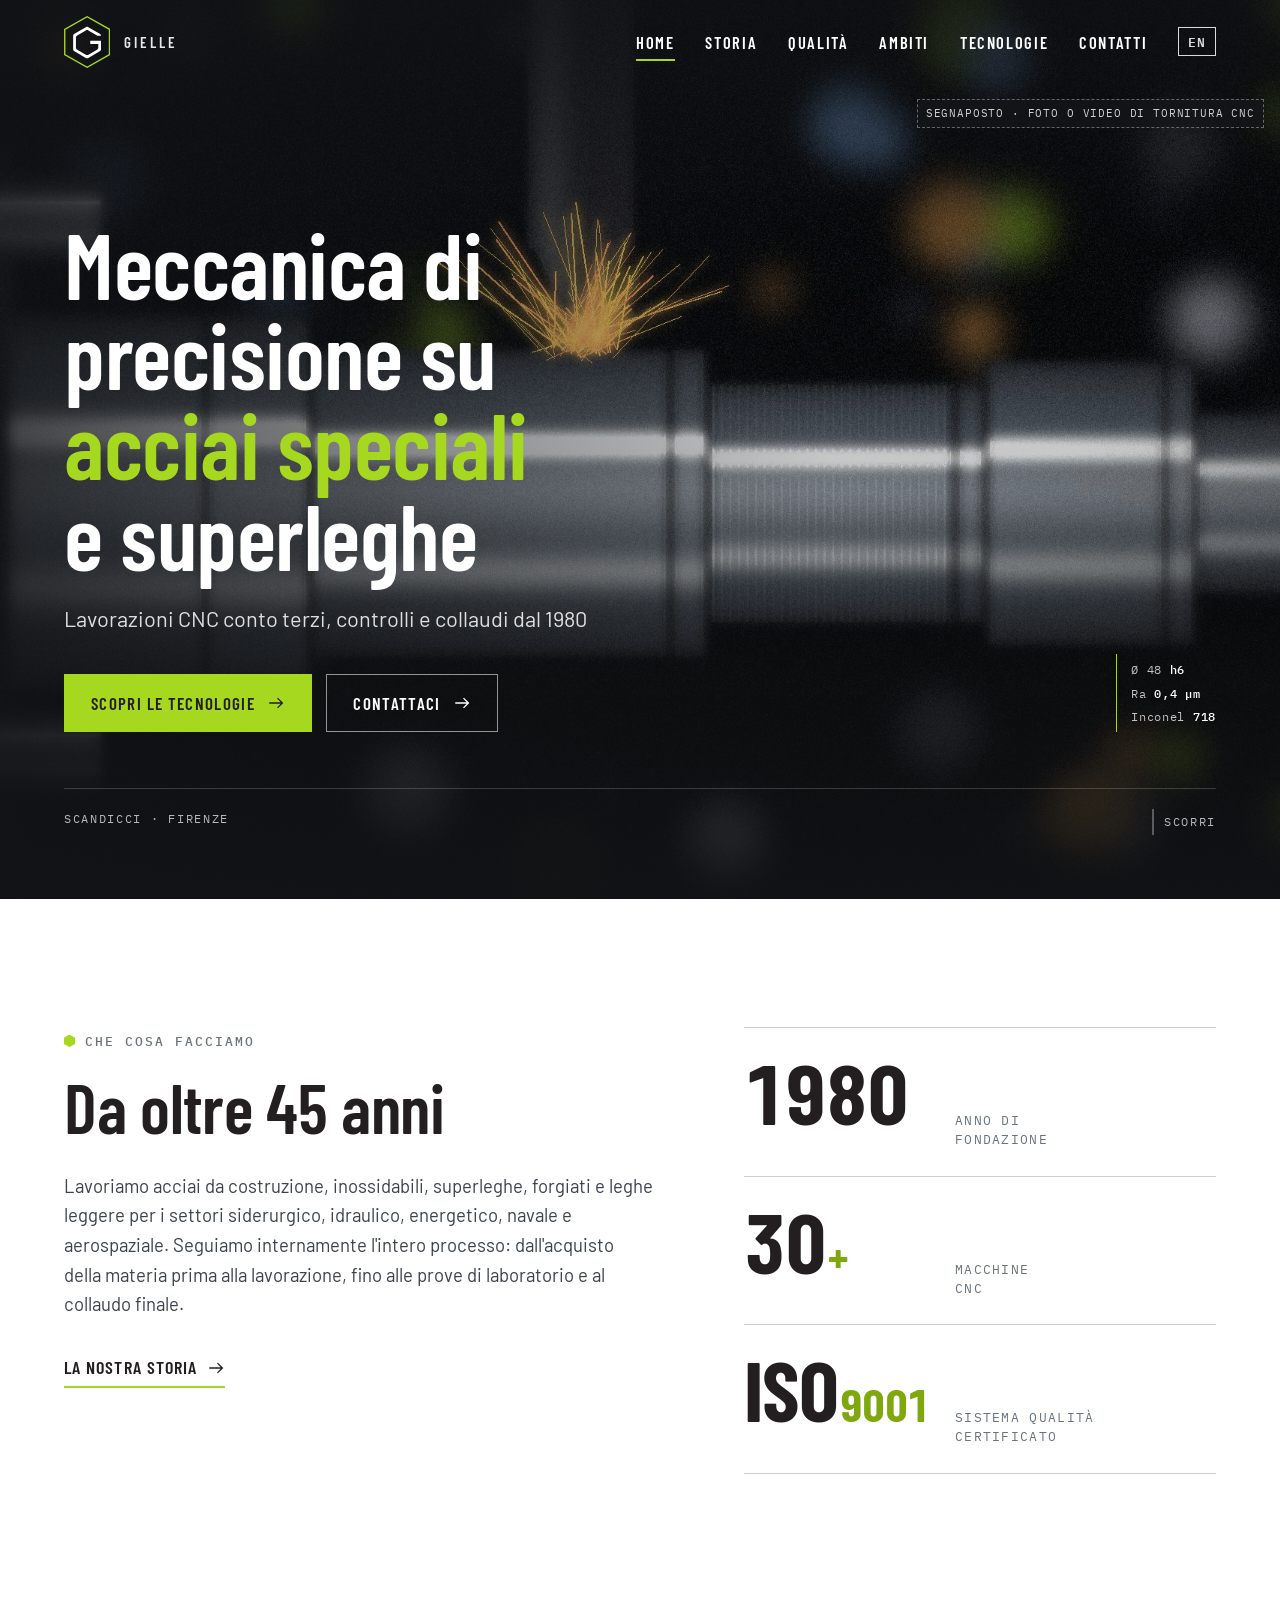
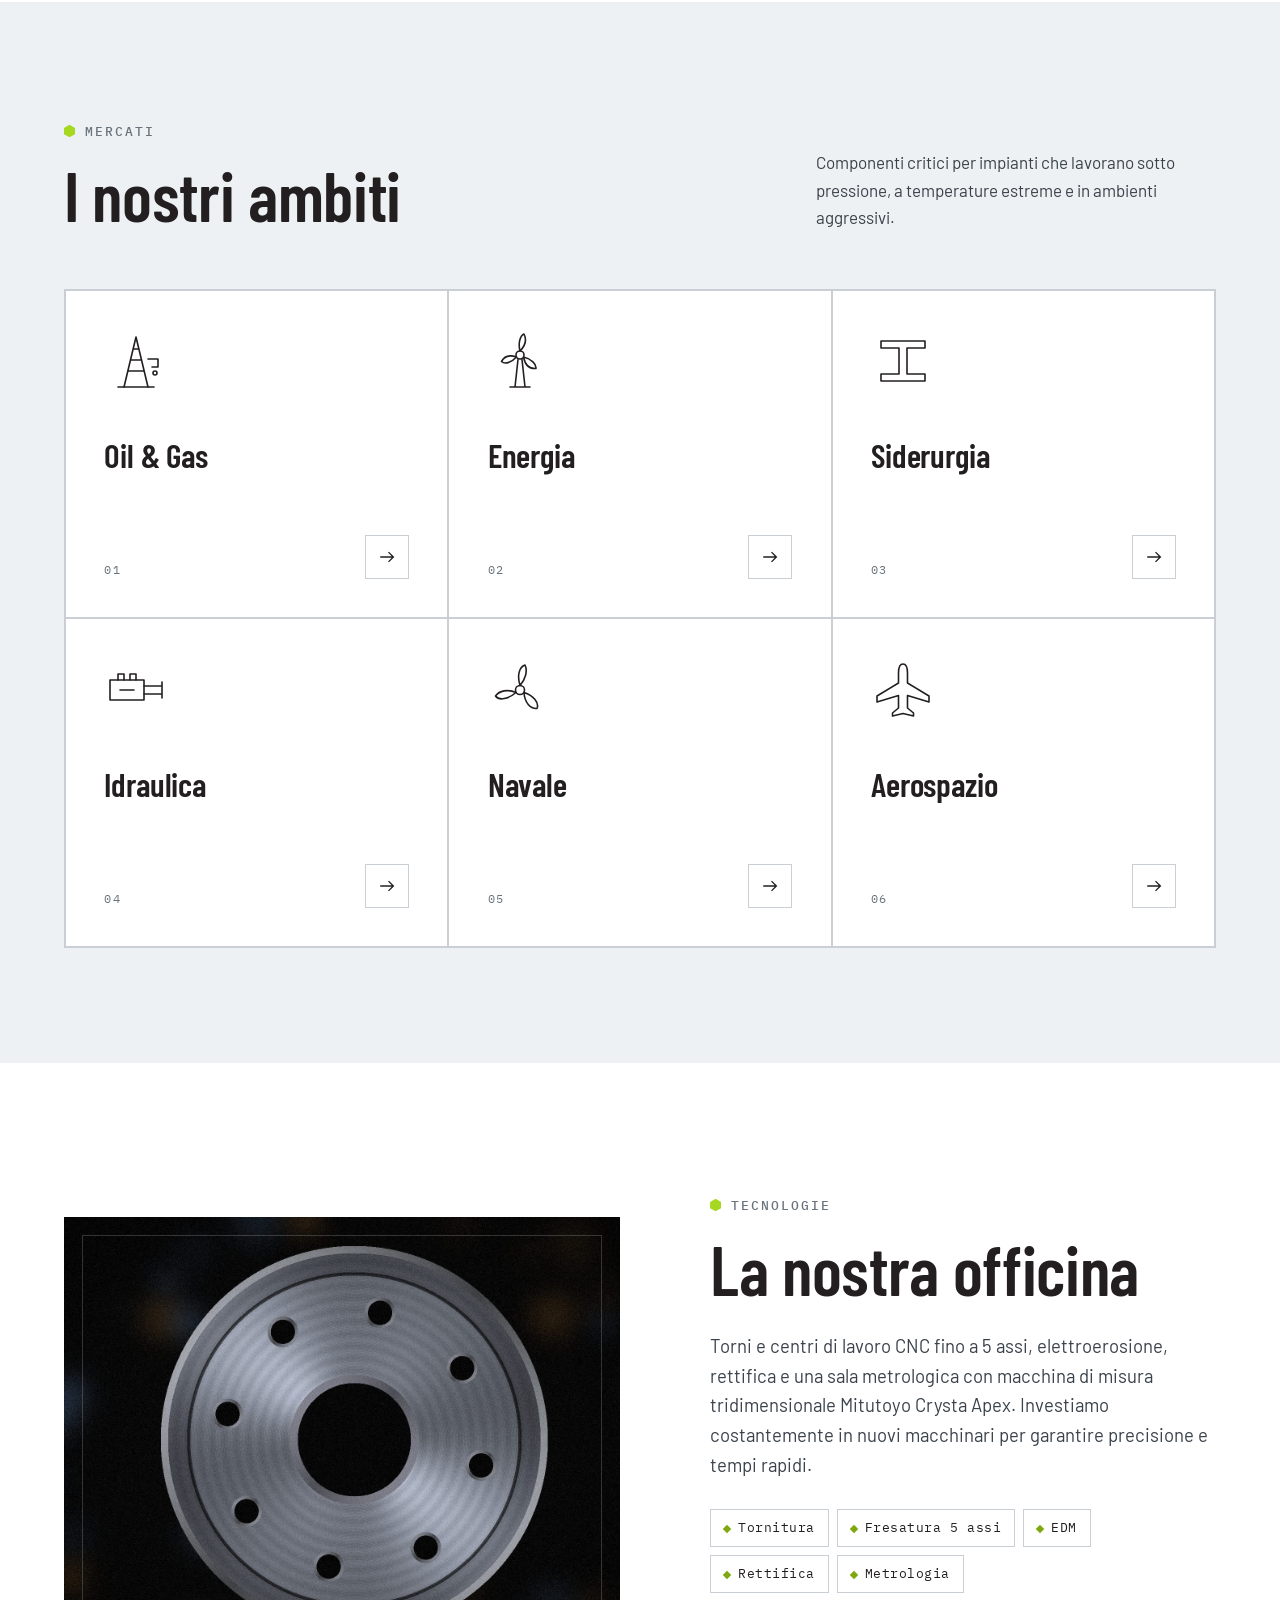
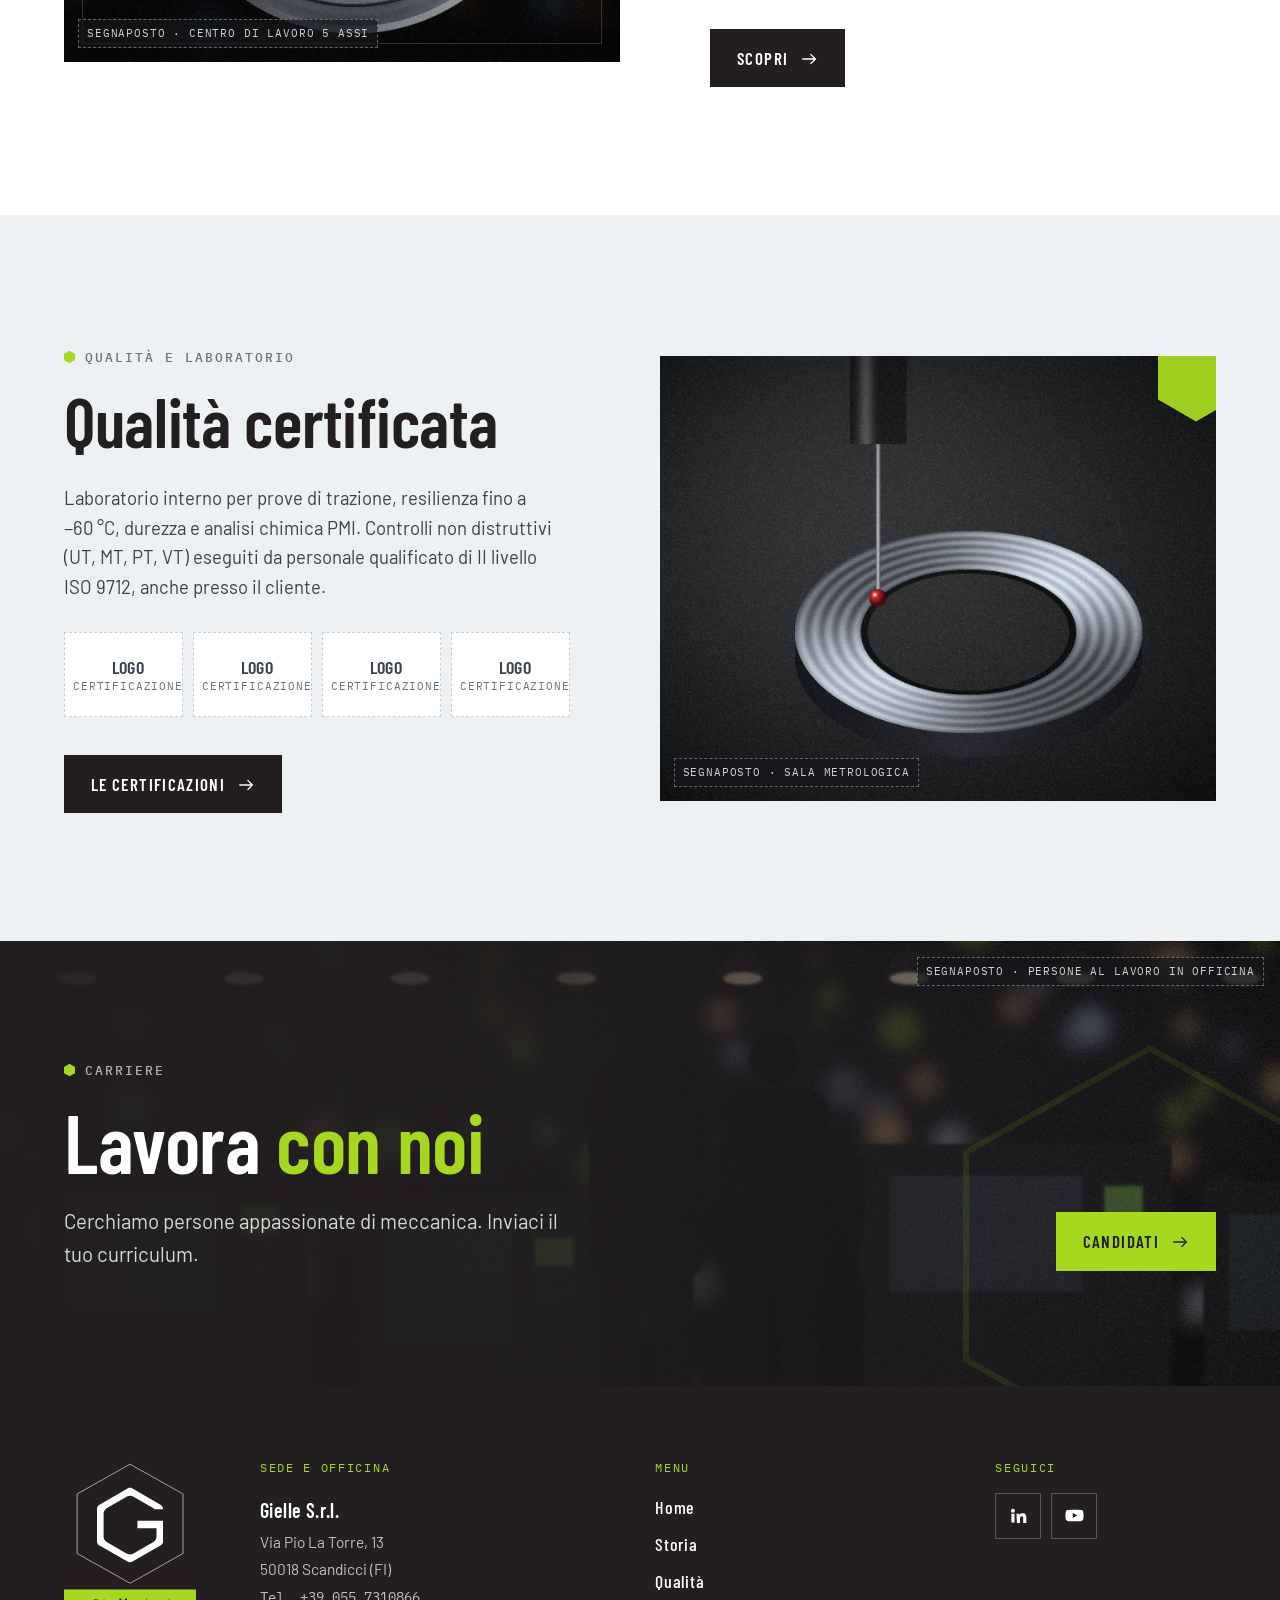
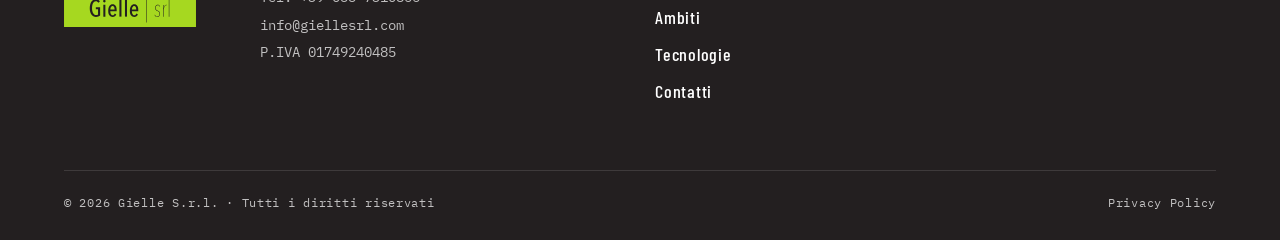
==== commit 9015c9e8: "Pagine Storia, Qualità, Ambiti, Tecnologie, Contatti e Privacy Ogni voce del menu ha ora una sua pag" ====
--- a/index.html
+++ b/index.html
@@ -27,29 +27,29 @@
 
 <header class="header" id="hdr">
   <div class="wrap">
-    <a class="brand" href="#top" aria-label="Gielle S.r.l. – Home">
+    <a class="brand" href="index.html" aria-label="Gielle S.r.l. – Home">
       <svg viewBox="0 0 187.78 211.13" aria-hidden="true"><use href="#gl"/></svg>
       <span class="brand-name">Gielle</span>
     </a>
     <nav class="nav" aria-label="Menu principale">
-      <a href="#top" aria-current="page">Home</a>
-      <a href="#chi-siamo">Storia</a>
-      <a href="#qualita">Qualità</a>
-      <a href="#ambiti">Ambiti</a>
-      <a href="#tecnologie">Tecnologie</a>
-      <a href="#contatti">Contatti</a>
-      <a class="lang" href="#top" lang="en" hreflang="en" title="English version">EN</a>
+      <a href="index.html" aria-current="page">Home</a>
+      <a href="storia.html">Storia</a>
+      <a href="qualita.html">Qualità</a>
+      <a href="ambiti.html">Ambiti</a>
+      <a href="tecnologie.html">Tecnologie</a>
+      <a href="contatti.html">Contatti</a>
+      <a class="lang" href="#" lang="en" hreflang="en" title="English version (in preparazione)">EN</a>
     </nav>
     <button class="burger" id="burger" aria-label="Apri il menu" aria-expanded="false" aria-controls="mnav"><span></span><span></span><span></span></button>
   </div>
   <nav class="mnav" id="mnav" aria-label="Menu mobile"><div class="mwrap">
-    <a href="#top">Home <span>01</span></a>
-    <a href="#chi-siamo">Storia <span>02</span></a>
-    <a href="#qualita">Qualità <span>03</span></a>
-    <a href="#ambiti">Ambiti <span>04</span></a>
-    <a href="#tecnologie">Tecnologie <span>05</span></a>
-    <a href="#contatti">Contatti <span>06</span></a>
-    <a href="#top" lang="en">English <span>EN</span></a>
+    <a href="index.html" aria-current="page">Home <span>01</span></a>
+    <a href="storia.html">Storia <span>02</span></a>
+    <a href="qualita.html">Qualità <span>03</span></a>
+    <a href="ambiti.html">Ambiti <span>04</span></a>
+    <a href="tecnologie.html">Tecnologie <span>05</span></a>
+    <a href="contatti.html">Contatti <span>06</span></a>
+    <a href="#" lang="en">English <span>EN</span></a>
   </div></nav>
 </header>
 
@@ -63,8 +63,8 @@
         <h1 id="hero-title">Meccanica di precisione su <em>acciai speciali</em> e superleghe</h1>
         <p class="sub">Lavorazioni CNC conto terzi, controlli e collaudi dal 1980</p>
         <div class="ctas">
-          <a class="btn btn-lime" href="#tecnologie">Scopri le tecnologie <svg><use href="#arrow"/></svg></a>
-          <a class="btn btn-ghost" href="#contatti">Contattaci <svg><use href="#arrow"/></svg></a>
+          <a class="btn btn-lime" href="tecnologie.html">Scopri le tecnologie <svg><use href="#arrow"/></svg></a>
+          <a class="btn btn-ghost" href="contatti.html">Contattaci <svg><use href="#arrow"/></svg></a>
         </div>
       </div>
       <div class="spec" aria-hidden="true">
@@ -86,7 +86,7 @@
       <span class="eyebrow">Che cosa facciamo</span>
       <h2 id="about-title">Da oltre 45 anni</h2>
       <p class="lead">Lavoriamo acciai da costruzione, inossidabili, superleghe, forgiati e leghe leggere per i settori siderurgico, idraulico, energetico, navale e aerospaziale. Seguiamo internamente l'intero processo: dall'acquisto della materia prima alla lavorazione, fino alle prove di laboratorio e al collaudo finale.</p>
-      <a class="textlink" href="#chi-siamo">La nostra storia <svg><use href="#arrow"/></svg></a>
+      <a class="textlink" href="storia.html">La nostra storia <svg><use href="#arrow"/></svg></a>
     </div>
     <div class="stats rv">
       <div class="stat"><span class="num">1980</span><span class="lbl">Anno di<br>fondazione</span></div>
@@ -106,32 +106,32 @@
       <p>Componenti critici per impianti che lavorano sotto pressione, a temperature estreme e in ambienti aggressivi.</p>
     </div>
     <div class="cards">
-      <a class="card rv" href="#ambiti">
+      <a class="card rv" href="ambiti.html#oil-gas">
         <span class="ico"><svg viewBox="0 0 64 64"><path d="M20 58 32 8l12 50M24 42h16M26.5 31h11M29 20h6"/><path d="M14 58h36"/><path d="M44 30h10v8h-6"/><circle cx="51" cy="44" r="2"/></svg></span>
         <h3>Oil &amp; Gas</h3>
         <span class="row"><span class="idx">01</span><span class="go"><svg><use href="#arrow"/></svg></span></span>
       </a>
-      <a class="card rv" href="#ambiti">
+      <a class="card rv" href="ambiti.html#energia">
         <span class="ico"><svg viewBox="0 0 64 64"><circle cx="32" cy="26" r="4"/><path d="M32 22c-2-8 0-15 4-17 3 6 1 12-4 17M35.5 28c8 2 13 7 12.5 11.5-6.5.5-11-4-12.5-11.5M28.5 28c-5.5 6-12 7.5-15 4.5 3-5.5 9-6.5 15-4.5"/><path d="M30 30.5 27 58h10l-3-27.5M22 58h20"/></svg></span>
         <h3>Energia</h3>
         <span class="row"><span class="idx">02</span><span class="go"><svg><use href="#arrow"/></svg></span></span>
       </a>
-      <a class="card rv" href="#ambiti">
+      <a class="card rv" href="ambiti.html#siderurgia">
         <span class="ico"><svg viewBox="0 0 64 64"><path d="M10 12h44v7H36v26h18v7H10v-7h18V19H10z"/></svg></span>
         <h3>Siderurgia</h3>
         <span class="row"><span class="idx">03</span><span class="go"><svg><use href="#arrow"/></svg></span></span>
       </a>
-      <a class="card rv" href="#ambiti">
+      <a class="card rv" href="ambiti.html#idraulica">
         <span class="ico"><svg viewBox="0 0 64 64"><rect x="6" y="22" width="34" height="20"/><path d="M40 28h18M40 36h18M58 24v16M14 22v-6h6v6M26 22v-6h6v6"/><path d="M16 32h14"/></svg></span>
         <h3>Idraulica</h3>
         <span class="row"><span class="idx">04</span><span class="go"><svg><use href="#arrow"/></svg></span></span>
       </a>
-      <a class="card rv" href="#ambiti">
+      <a class="card rv" href="ambiti.html#navale">
         <span class="ico"><svg viewBox="0 0 64 64"><circle cx="32" cy="32" r="4.5"/><path d="M32 27.5C29 18 31 9 37 7c3 6 0 15-5 20.5M36 34.5c9.5 3 15.5 10.5 13 16-6.5.5-12.5-6-13-16M28 34.5C20.5 41 11 43 7.5 38c4-5.5 12-7 20.5-3.5"/></svg></span>
         <h3>Navale</h3>
         <span class="row"><span class="idx">05</span><span class="go"><svg><use href="#arrow"/></svg></span></span>
       </a>
-      <a class="card rv" href="#ambiti">
+      <a class="card rv" href="ambiti.html#aerospazio">
         <span class="ico"><svg viewBox="0 0 64 64"><path d="M32 6c3 0 4.5 4 4.5 9v10L58 38v6l-21.5-6.5V50l6 5v3L32 55.5 21.5 58v-3l6-5V37.5L6 44v-6l21.5-13V15c0-5 1.5-9 4.5-9z"/></svg></span>
         <h3>Aerospazio</h3>
         <span class="row"><span class="idx">06</span><span class="go"><svg><use href="#arrow"/></svg></span></span>
@@ -153,7 +153,7 @@
       <ul class="tags">
         <li>Tornitura</li><li>Fresatura 5 assi</li><li>EDM</li><li>Rettifica</li><li>Metrologia</li>
       </ul>
-      <a class="btn btn-ink" href="#tecnologie">Scopri <svg><use href="#arrow"/></svg></a>
+      <a class="btn btn-ink" href="tecnologie.html">Scopri <svg><use href="#arrow"/></svg></a>
     </div>
   </div>
 </section>
@@ -174,7 +174,7 @@
         <div class="cert"><span><b>Logo</b>certificazione</span></div>
         <div class="cert"><span><b>Logo</b>certificazione</span></div>
       </div>
-      <a class="btn btn-ink" href="#qualita">Le certificazioni <svg><use href="#arrow"/></svg></a>
+      <a class="btn btn-ink" href="qualita.html">Le certificazioni <svg><use href="#arrow"/></svg></a>
     </div>
   </div>
 </section>
@@ -188,54 +188,15 @@
       <h2 id="c-title">Lavora <em>con noi</em></h2>
       <p>Cerchiamo persone appassionate di meccanica. Inviaci il tuo curriculum.</p>
     </div>
-    <a class="btn btn-lime rv" href="#contatti">Candidati <svg><use href="#arrow"/></svg></a>
+    <a class="btn btn-lime rv" href="contatti.html#lavora-con-noi">Candidati <svg><use href="#arrow"/></svg></a>
   </div>
 </section>
 </main>
 
-<footer class="footer" id="contatti">
+<footer class="footer">
   <div class="wrap">
     <div class="f-grid">
-      <div class="f-logo"><svg role="img" aria-label="Gielle S.r.l." xmlns="http://www.w3.org/2000/svg" xmlns:xlink="http://www.w3.org/1999/xlink" viewBox="52.35 93.34 226.5 291.21"><defs><g id="glyph-3-0">
-<path d="M 12.203125 -29.796875 C 13.765625 -29.796875 15.144531 -29.503906 16.34375 -28.921875 C 17.550781 -28.347656 18.554688 -27.472656 19.359375 -26.296875 L 17.046875 -23.796875 C 16.453125 -24.671875 15.753906 -25.328125 14.953125 -25.765625 C 14.160156 -26.203125 13.300781 -26.421875 12.375 -26.421875 C 11.25 -26.421875 10.28125 -26.101562 9.46875 -25.46875 C 8.664062 -24.84375 7.988281 -23.988281 7.4375 -22.90625 C 6.882812 -21.820312 6.476562 -20.5625 6.21875 -19.125 C 5.957031 -17.6875 5.828125 -16.175781 5.828125 -14.59375 C 5.828125 -12.914062 5.972656 -11.359375 6.265625 -9.921875 C 6.554688 -8.484375 6.984375 -7.238281 7.546875 -6.1875 C 8.109375 -5.132812 8.8125 -4.304688 9.65625 -3.703125 C 10.507812 -3.097656 11.507812 -2.796875 12.65625 -2.796875 C 14.1875 -2.796875 15.351562 -3.125 16.15625 -3.78125 L 16.15625 -12.78125 L 12.328125 -12.78125 L 12.328125 -15.984375 L 19.71875 -15.984375 L 19.71875 -1.8125 C 18.875 -1.09375 17.882812 -0.519531 16.75 -0.09375 C 15.613281 0.320312 14.222656 0.53125 12.578125 0.53125 C 10.898438 0.53125 9.40625 0.171875 8.09375 -0.546875 C 6.78125 -1.273438 5.664062 -2.296875 4.75 -3.609375 C 3.832031 -4.929688 3.132812 -6.519531 2.65625 -8.375 C 2.175781 -10.238281 1.9375 -12.3125 1.9375 -14.59375 C 1.9375 -16.78125 2.164062 -18.796875 2.625 -20.640625 C 3.09375 -22.492188 3.765625 -24.097656 4.640625 -25.453125 C 5.515625 -26.804688 6.585938 -27.867188 7.859375 -28.640625 C 9.140625 -29.410156 10.585938 -29.796875 12.203125 -29.796875 Z M 12.203125 -29.796875 "/>
-</g><g id="glyph-3-1">
-<path d="M 6.9375 -26.75 C 6.9375 -26.0625 6.722656 -25.5 6.296875 -25.0625 C 5.878906 -24.625 5.367188 -24.40625 4.765625 -24.40625 C 4.140625 -24.40625 3.617188 -24.625 3.203125 -25.0625 C 2.796875 -25.5 2.59375 -26.0625 2.59375 -26.75 C 2.59375 -27.40625 2.796875 -27.957031 3.203125 -28.40625 C 3.617188 -28.863281 4.140625 -29.09375 4.765625 -29.09375 C 5.398438 -29.09375 5.921875 -28.863281 6.328125 -28.40625 C 6.734375 -27.957031 6.9375 -27.40625 6.9375 -26.75 Z M 3 0 L 3 -20.625 L 6.5 -20.625 L 6.5 0 Z M 3 0 "/>
-</g><g id="glyph-3-2">
-<path d="M 5.390625 -9.40625 C 5.390625 -8.425781 5.476562 -7.507812 5.65625 -6.65625 C 5.832031 -5.8125 6.085938 -5.070312 6.421875 -4.4375 C 6.765625 -3.8125 7.195312 -3.316406 7.71875 -2.953125 C 8.238281 -2.597656 8.84375 -2.421875 9.53125 -2.421875 C 10.46875 -2.421875 11.207031 -2.707031 11.75 -3.28125 C 12.300781 -3.863281 12.738281 -4.550781 13.0625 -5.34375 L 15.703125 -3.828125 C 15.148438 -2.503906 14.359375 -1.414062 13.328125 -0.5625 C 12.304688 0.28125 11 0.703125 9.40625 0.703125 C 7.050781 0.703125 5.203125 -0.257812 3.859375 -2.1875 C 2.515625 -4.125 1.84375 -6.820312 1.84375 -10.28125 C 1.84375 -11.914062 2.019531 -13.410156 2.375 -14.765625 C 2.738281 -16.128906 3.25 -17.296875 3.90625 -18.265625 C 4.5625 -19.234375 5.351562 -19.984375 6.28125 -20.515625 C 7.21875 -21.054688 8.25 -21.328125 9.375 -21.328125 C 10.632812 -21.328125 11.703125 -21.054688 12.578125 -20.515625 C 13.453125 -19.984375 14.171875 -19.257812 14.734375 -18.34375 C 15.296875 -17.425781 15.695312 -16.34375 15.9375 -15.09375 C 16.1875 -13.851562 16.3125 -12.519531 16.3125 -11.09375 L 16.3125 -9.40625 Z M 12.78125 -12.25 C 12.78125 -14.050781 12.5 -15.503906 11.9375 -16.609375 C 11.375 -17.722656 10.488281 -18.28125 9.28125 -18.28125 C 8.570312 -18.28125 7.976562 -18.066406 7.5 -17.640625 C 7.019531 -17.222656 6.628906 -16.703125 6.328125 -16.078125 C 6.023438 -15.460938 5.804688 -14.804688 5.671875 -14.109375 C 5.535156 -13.410156 5.46875 -12.789062 5.46875 -12.25 Z M 12.78125 -12.25 "/>
-</g><g id="glyph-3-3">
-<path d="M 3 0 L 3 -31.0625 L 6.53125 -31.0625 L 6.53125 0 Z M 3 0 "/>
-</g><g id="glyph-3-4">
-</g><g id="glyph-4-0">
-<path d="M 4.96875 -30.828125 L 4.96875 10.28125 L 4.0625 10.28125 L 4.0625 -30.828125 Z M 4.96875 -30.828125 "/>
-</g><g id="glyph-4-1">
-<path d="M 10.84375 -5.09375 C 10.84375 -3.394531 10.4375 -2.007812 9.625 -0.9375 C 8.820312 0.125 7.679688 0.65625 6.203125 0.65625 C 3.898438 0.65625 2.3125 -0.46875 1.4375 -2.71875 L 2.09375 -3.203125 C 2.96875 -1.179688 4.351562 -0.171875 6.25 -0.171875 C 7.375 -0.171875 8.269531 -0.609375 8.9375 -1.484375 C 9.601562 -2.359375 9.9375 -3.535156 9.9375 -5.015625 C 9.9375 -5.859375 9.800781 -6.5625 9.53125 -7.125 C 9.257812 -7.6875 8.914062 -8.144531 8.5 -8.5 C 8.09375 -8.863281 7.648438 -9.15625 7.171875 -9.375 C 6.691406 -9.59375 6.242188 -9.796875 5.828125 -9.984375 C 5.335938 -10.179688 4.878906 -10.414062 4.453125 -10.6875 C 4.035156 -10.957031 3.664062 -11.296875 3.34375 -11.703125 C 3.03125 -12.117188 2.785156 -12.597656 2.609375 -13.140625 C 2.429688 -13.691406 2.34375 -14.363281 2.34375 -15.15625 C 2.34375 -15.894531 2.457031 -16.585938 2.6875 -17.234375 C 2.925781 -17.878906 3.25 -18.445312 3.65625 -18.9375 C 4.070312 -19.4375 4.546875 -19.820312 5.078125 -20.09375 C 5.609375 -20.363281 6.191406 -20.5 6.828125 -20.5 C 7.867188 -20.5 8.738281 -20.238281 9.4375 -19.71875 C 10.132812 -19.195312 10.671875 -18.515625 11.046875 -17.671875 L 10.390625 -17.21875 C 9.628906 -18.863281 8.441406 -19.6875 6.828125 -19.6875 C 5.804688 -19.6875 4.953125 -19.257812 4.265625 -18.40625 C 3.585938 -17.5625 3.25 -16.492188 3.25 -15.203125 C 3.25 -14.515625 3.320312 -13.929688 3.46875 -13.453125 C 3.625 -12.972656 3.84375 -12.5625 4.125 -12.21875 C 4.414062 -11.882812 4.765625 -11.59375 5.171875 -11.34375 C 5.585938 -11.09375 6.066406 -10.859375 6.609375 -10.640625 C 7.109375 -10.421875 7.609375 -10.164062 8.109375 -9.875 C 8.617188 -9.59375 9.078125 -9.238281 9.484375 -8.8125 C 9.898438 -8.382812 10.226562 -7.867188 10.46875 -7.265625 C 10.71875 -6.671875 10.84375 -5.945312 10.84375 -5.09375 Z M 10.84375 -5.09375 "/>
-</g><g id="glyph-4-2">
-<path d="M 3.578125 -14.828125 C 3.578125 -15.160156 3.566406 -15.550781 3.546875 -16 C 3.535156 -16.457031 3.523438 -16.925781 3.515625 -17.40625 C 3.503906 -17.882812 3.488281 -18.34375 3.46875 -18.78125 C 3.457031 -19.21875 3.4375 -19.570312 3.40625 -19.84375 L 4.3125 -19.84375 C 4.34375 -19.570312 4.363281 -19.222656 4.375 -18.796875 C 4.382812 -18.367188 4.394531 -17.914062 4.40625 -17.4375 C 4.425781 -16.957031 4.4375 -16.5 4.4375 -16.0625 C 4.4375 -15.625 4.4375 -15.242188 4.4375 -14.921875 L 4.5625 -14.921875 C 4.945312 -16.859375 5.539062 -18.234375 6.34375 -19.046875 C 7.15625 -19.859375 8.054688 -20.265625 9.046875 -20.265625 C 9.265625 -20.265625 9.425781 -20.25 9.53125 -20.21875 L 9.53125 -19.390625 C 9.476562 -19.421875 9.394531 -19.4375 9.28125 -19.4375 C 9.175781 -19.4375 9.097656 -19.4375 9.046875 -19.4375 C 8.273438 -19.4375 7.601562 -19.160156 7.03125 -18.609375 C 6.457031 -18.066406 5.984375 -17.351562 5.609375 -16.46875 C 5.234375 -15.59375 4.953125 -14.613281 4.765625 -13.53125 C 4.578125 -12.457031 4.484375 -11.375 4.484375 -10.28125 L 4.484375 0 L 3.578125 0 Z M 3.578125 -14.828125 "/>
-</g><g id="glyph-4-3">
-<path d="M 3.5 0 L 3.5 -31.0625 L 4.390625 -31.0625 L 4.390625 0 Z M 3.5 0 "/>
-</g></defs><path fill-rule="nonzero" fill="rgb(13.729858%, 12.159729%, 12.548828%)" fill-opacity="1" d="M 278.851562 319.839844 L 52.351562 319.839844 L 52.351562 93.34375 L 278.851562 93.34375 Z M 278.851562 319.839844 "/>
-<path fill="none" stroke-width="1" stroke-linecap="butt" stroke-linejoin="miter" stroke="rgb(100%, 100%, 100%)" stroke-opacity="1" stroke-miterlimit="10" d="M 0.000807393 -0.000514617 L -90.999751 -51.339879 L -182.00031 -0.000514617 L -182.00031 102.697769 L -90.999751 154.037134 L 0.000807393 102.697769 Z M 0.000807393 -0.000514617 " transform="matrix(0.998792, 0, 0, -0.998792, 256.643725, 257.878392)"/>
-<path fill-rule="nonzero" fill="rgb(100%, 100%, 100%)" fill-opacity="1" d="M 165.601562 273.058594 C 164.234375 273.058594 162.972656 272.769531 162.058594 272.242188 L 112.515625 243.652344 C 110.597656 242.539062 108.976562 239.722656 108.976562 237.511719 L 108.976562 180.320312 C 108.976562 178.105469 110.597656 175.300781 112.515625 174.195312 L 162.0625 145.601562 C 162.976562 145.066406 164.230469 144.777344 165.601562 144.777344 C 166.972656 144.777344 168.226562 145.066406 169.125 145.589844 L 218.675781 174.195312 C 220.605469 175.300781 222.226562 178.105469 222.226562 180.320312 L 222.226562 181.445312 L 207.964844 181.445312 C 207.308594 180.742188 206.589844 180.152344 205.867188 179.734375 L 170.886719 159.546875 C 169.472656 158.742188 167.582031 158.289062 165.683594 158.289062 C 163.789062 158.289062 161.898438 158.742188 160.5 159.539062 L 125.503906 179.738281 C 122.589844 181.398438 120.300781 185.355469 120.300781 188.738281 L 120.300781 229.109375 C 120.300781 232.476562 122.589844 236.425781 125.503906 238.105469 L 160.484375 258.285156 C 161.878906 259.097656 163.726562 259.546875 165.683594 259.546875 C 167.644531 259.546875 169.496094 259.097656 170.898438 258.277344 L 205.871094 238.105469 C 208.785156 236.425781 211.070312 232.472656 211.070312 229.109375 L 211.070312 214.238281 L 178.410156 214.238281 L 178.410156 201.574219 L 222.226562 201.574219 L 222.226562 237.511719 C 222.226562 239.726562 220.601562 242.539062 218.671875 243.652344 L 169.140625 272.25 C 168.253906 272.753906 166.929688 273.058594 165.601562 273.058594 "/>
-<path fill-rule="nonzero" fill="rgb(65.000916%, 84.555054%, 12.715149%)" fill-opacity="1" d="M 278.832031 384.554688 L 52.371094 384.554688 L 52.371094 319.839844 L 278.832031 319.839844 Z M 278.832031 384.554688 "/>
-<g fill="rgb(13.729858%, 12.159729%, 12.548828%)" fill-opacity="1">
-<use xlink:href="#glyph-3-0" x="94.614102" y="366.674402"/>
-<use xlink:href="#glyph-3-1" x="116.845522" y="366.674402"/>
-<use xlink:href="#glyph-3-2" x="126.379143" y="366.674402"/>
-<use xlink:href="#glyph-3-3" x="144.419057" y="366.674402"/>
-<use xlink:href="#glyph-3-3" x="153.952679" y="366.674402"/>
-<use xlink:href="#glyph-3-2" x="163.486301" y="366.674402"/>
-<use xlink:href="#glyph-3-4" x="181.526214" y="366.674402"/>
-</g>
-<g fill="rgb(13.729858%, 12.159729%, 12.548828%)" fill-opacity="1">
-<use xlink:href="#glyph-4-0" x="189.333922" y="366.674402"/>
-</g>
-<g fill="rgb(13.729858%, 12.159729%, 12.548828%)" fill-opacity="1">
-<use xlink:href="#glyph-3-4" x="198.456611" y="366.674402"/>
-</g>
-<g fill="rgb(13.729858%, 12.159729%, 12.548828%)" fill-opacity="1">
-<use xlink:href="#glyph-4-1" x="206.264319" y="366.674402"/>
-<use xlink:href="#glyph-4-2" x="219.00321" y="366.674402"/>
-<use xlink:href="#glyph-4-3" x="228.701204" y="366.674402"/></svg></div>
+      <div class="f-logo"><img src="assets/logo/gielle-logo-istituzionale.svg" alt="Gielle S.r.l." width="132" height="170"></div>
       <div>
         <div class="f-h">Sede e officina</div>
         <address>
@@ -250,12 +211,12 @@
       <div>
         <div class="f-h">Menu</div>
         <ul class="f-links">
-          <li><a href="#top">Home</a></li>
-          <li><a href="#chi-siamo">Storia</a></li>
-          <li><a href="#qualita">Qualità</a></li>
-          <li><a href="#ambiti">Ambiti</a></li>
-          <li><a href="#tecnologie">Tecnologie</a></li>
-          <li><a href="#contatti">Contatti</a></li>
+          <li><a href="index.html">Home</a></li>
+          <li><a href="storia.html">Storia</a></li>
+          <li><a href="qualita.html">Qualità</a></li>
+          <li><a href="ambiti.html">Ambiti</a></li>
+          <li><a href="tecnologie.html">Tecnologie</a></li>
+          <li><a href="contatti.html">Contatti</a></li>
         </ul>
       </div>
       <div>
@@ -268,7 +229,7 @@
     </div>
     <div class="f-bottom">
       <span>© 2026 Gielle S.r.l. · Tutti i diritti riservati</span>
-      <a href="#contatti">Privacy Policy</a>
+      <a href="privacy.html">Privacy Policy</a>
     </div>
   </div>
 </footer>
--- a/css/style.css
+++ b/css/style.css
@@ -179,6 +179,150 @@
 .f-bottom{margin-top:64px;padding-top:22px;border-top:1px solid rgba(255,255,255,.12);display:flex;justify-content:space-between;flex-wrap:wrap;gap:12px;font-family:var(--f-mono);font-size:12px;letter-spacing:.06em}
 .f-bottom a{text-decoration:none}
 .f-bottom a:hover{color:var(--lime)}
+
+/* ---------- Pagine interne ---------- */
+.f-logo img{width:132px;height:auto;display:block}
+.phero{min-height:clamp(420px,52cqi,600px)}
+.phero .wrap{padding-block:150px 64px}
+.phero-media{background:var(--steel-900) 50% 50%/cover no-repeat;animation-duration:30s}
+.phero:not(:has(.phero-media[style]))::after{background:radial-gradient(120% 140% at 85% 0%,rgba(166,216,32,.14) 0%,rgba(17,19,22,0) 45%),linear-gradient(180deg,#1B1F24 0%,#231F20 100%)}
+.phero h1{font-size:clamp(46px,6.4cqi,96px);max-width:16ch}
+.crumb{display:flex;gap:10px;font-family:var(--f-mono);font-size:12px;letter-spacing:.14em;text-transform:uppercase;color:rgba(255,255,255,.7);margin-bottom:22px}
+.crumb a{text-decoration:none}
+.crumb a:hover{color:var(--lime)}
+.crumb span{opacity:.5}
+.sec{padding-block:clamp(72px,8cqi,120px)}
+.sec.alt{background:var(--steel-100)}
+.intro-grid{display:grid;grid-template-columns:minmax(0,1fr) minmax(0,1.2fr);gap:clamp(32px,6cqi,100px);align-items:start}
+.intro-grid h2{margin-top:16px}
+.intro-grid .lead+.lead{margin-top:18px}
+.intro-grid > div > .lead:first-of-type{margin-top:22px}
+.intro-grid .rv:nth-child(2) > .lead:first-child{margin-top:0}
+.mono-s{font-family:var(--f-mono);font-size:12.5px;letter-spacing:.06em;color:var(--steel-500)}
+
+/* Timeline */
+.tl{list-style:none;margin:0;padding:0;position:relative}
+.tl::before{content:"";position:absolute;left:167px;top:10px;bottom:10px;width:1.5px;background:var(--steel-300)}
+.tl-item{display:grid;grid-template-columns:140px minmax(0,1fr);gap:56px;padding-block:22px;position:relative}
+.tl-item::before{content:"";position:absolute;left:160px;top:36px;width:16px;height:18px;background:var(--lime);clip-path:polygon(50% 0,100% 25%,100% 75%,50% 100%,0 75%,0 25%)}
+.tl-year{font-family:var(--f-display);font-weight:700;font-size:clamp(40px,4.4cqi,60px);line-height:1;font-variant-numeric:tabular-nums}
+.tl-body{max-width:62ch;padding-top:6px}
+.tl-when{display:block;font-family:var(--f-mono);font-size:12px;letter-spacing:.12em;text-transform:uppercase;color:var(--lime-deep);margin-bottom:6px}
+.tl-body h3{font-size:28px;margin-bottom:8px}
+.tl-body p{color:var(--steel-700)}
+
+/* Card in colonne */
+.trio{display:grid;grid-template-columns:repeat(3,minmax(0,1fr));gap:2px;background:var(--steel-300);border:2px solid var(--steel-300)}
+.trio.four{grid-template-columns:repeat(4,minmax(0,1fr))}
+.trio-card{background:var(--paper);padding:clamp(24px,2.8cqi,38px);display:grid;align-content:start;gap:12px}
+.trio-card h3{font-size:30px}
+.trio-card p{color:var(--steel-700)}
+
+/* Documenti certificazioni */
+.docs{display:grid;grid-template-columns:repeat(3,minmax(0,1fr));gap:16px;margin-top:clamp(40px,5cqi,64px)}
+.doc{display:grid;gap:16px;align-content:start;padding:24px;border:1px solid var(--steel-300);text-decoration:none;transition:border-color .25s,background .25s}
+.doc:hover{border-color:var(--ink);background:var(--steel-100)}
+.doc-logo{aspect-ratio:3/2;border:1.5px dashed var(--steel-300);display:grid;place-items:center;font-family:var(--f-mono);font-size:11px;letter-spacing:.1em;text-transform:uppercase;color:var(--steel-500);background:var(--paper)}
+.doc b{display:block;font-family:var(--f-display);font-size:26px;font-weight:600;line-height:1.1;margin-bottom:4px}
+.doc span{color:var(--steel-700)}
+.doc .doc-dl{font-family:var(--f-display);font-weight:600;font-size:15px;letter-spacing:.08em;text-transform:uppercase;color:var(--ink);border-bottom:2px solid var(--lime);justify-self:start;padding-bottom:3px}
+
+/* Passi del processo */
+.steps{list-style:none;margin:0;padding:0;display:grid;grid-template-columns:repeat(4,minmax(0,1fr));gap:clamp(20px,2.4cqi,36px)}
+.steps li{border-top:2px solid var(--ink);padding-top:22px;display:grid;gap:10px;align-content:start}
+.step-n{font-family:var(--f-mono);font-size:13px;color:var(--lime-deep);letter-spacing:.1em}
+.steps h3{font-size:28px}
+.steps p{color:var(--steel-700)}
+
+/* Liste di specifiche */
+.specs{margin:0 0 32px;display:grid;border-top:1px solid var(--steel-300)}
+.specs div{display:grid;grid-template-columns:minmax(110px,.4fr) minmax(0,1fr);gap:20px;padding-block:14px;border-bottom:1px solid var(--steel-300)}
+.specs dt{font-family:var(--f-mono);font-size:12.5px;letter-spacing:.1em;text-transform:uppercase;color:var(--steel-500);padding-top:3px}
+.specs dd{margin:0}
+
+/* CND */
+.ndt{display:grid;grid-template-columns:repeat(4,minmax(0,1fr));gap:16px}
+.ndt-card{background:var(--paper);padding:28px;display:grid;gap:10px;align-content:start}
+.ndt-code{font-family:var(--f-display);font-weight:700;font-size:64px;line-height:1;color:var(--ink);display:flex;align-items:center;gap:12px}
+.ndt-code::after{content:"";width:12px;height:14px;background:var(--lime);clip-path:polygon(50% 0,100% 25%,100% 75%,50% 100%,0 75%,0 25%)}
+.ndt-card h3{font-size:26px}
+.ndt-card p{color:var(--steel-700)}
+
+/* Settori */
+.sectors{display:grid;grid-template-columns:repeat(2,minmax(0,1fr));gap:2px;background:var(--steel-300);border:2px solid var(--steel-300)}
+.sector{background:var(--paper);padding:clamp(26px,3cqi,44px);display:grid;grid-template-columns:auto minmax(0,1fr);grid-template-rows:auto auto 1fr;column-gap:28px;row-gap:8px;scroll-margin-top:90px}
+.sector .ico{grid-row:1/4;width:64px;height:64px}
+.sector .ico svg{width:100%;height:100%;fill:none;stroke:currentColor;stroke-width:1.6;stroke-linecap:round;stroke-linejoin:round}
+.sector .idx{font-family:var(--f-mono);font-size:12px;color:var(--steel-500);letter-spacing:.1em}
+.sector h3{font-size:clamp(30px,2.8cqi,40px)}
+.sector p{color:var(--steel-700);max-width:52ch}
+.sector:target{background:var(--steel-100)}
+.tags.big li{font-size:14px;padding:11px 16px 10px}
+
+/* Tecnologie */
+.subnav{position:sticky;top:calc(env(safe-area-inset-top,0px) + 70px);z-index:40;background:var(--ink);color:var(--paper)}
+.subnav .wrap{display:flex;gap:4px;overflow-x:auto;scrollbar-width:none;padding-block:10px}
+.subnav a{flex:none;font-family:var(--f-display);font-weight:600;font-size:15px;letter-spacing:.1em;text-transform:uppercase;text-decoration:none;padding:8px 14px;border:1px solid transparent}
+.subnav a:hover{border-color:var(--lime);color:var(--lime)}
+.sec[id],.split[id]{scroll-margin-top:130px}
+.tbl-wrap{overflow-x:auto;border:1px solid var(--steel-300);background:var(--paper)}
+.mtable{width:100%;border-collapse:collapse;min-width:640px;font-size:16px}
+.mtable th{text-align:left;font-family:var(--f-mono);font-size:11.5px;font-weight:500;letter-spacing:.12em;text-transform:uppercase;color:var(--steel-500);padding:14px 18px;border-bottom:2px solid var(--ink);white-space:nowrap}
+.mtable td{padding:13px 18px;border-bottom:1px solid var(--steel-300);vertical-align:top}
+.mtable tbody tr:last-child td{border-bottom:0}
+.mtable tbody tr:hover{background:var(--steel-100)}
+.mtable td:first-child{font-family:var(--f-display);font-weight:600;font-size:19px;white-space:nowrap}
+.mtable .num{font-family:var(--f-mono);font-size:13.5px;font-variant-numeric:tabular-nums;white-space:nowrap}
+.mtable th.num,.mtable td:last-child{text-align:right}
+
+/* Contatti */
+.contact-grid{display:grid;grid-template-columns:minmax(0,.9fr) minmax(0,1.1fr);gap:clamp(40px,6cqi,100px);align-items:start}
+.contact-grid h2{margin-block:16px 28px}
+.cinfo{margin:0 0 28px;display:grid;border-top:1px solid var(--steel-300)}
+.cinfo div{display:grid;grid-template-columns:110px minmax(0,1fr);gap:16px;padding-block:14px;border-bottom:1px solid var(--steel-300)}
+.cinfo dt{font-family:var(--f-mono);font-size:12px;letter-spacing:.12em;text-transform:uppercase;color:var(--steel-500);padding-top:3px}
+.cinfo dd{margin:0;font-size:18px}
+.cinfo dd.mono-s{font-size:15px;color:var(--ink);user-select:all}
+.map{position:relative;display:block;aspect-ratio:16/10;max-width:100%;text-decoration:none;color:var(--paper);overflow:hidden;
+  background:linear-gradient(0deg,rgba(35,31,32,.55),rgba(35,31,32,.55)),
+  repeating-linear-gradient(0deg,transparent 0 38px,rgba(255,255,255,.05) 38px 39px),
+  repeating-linear-gradient(90deg,transparent 0 38px,rgba(255,255,255,.05) 38px 39px),
+  linear-gradient(115deg,var(--steel-700) 0 30%,transparent 30% 34%,var(--steel-700) 34% 100%),var(--steel-900)}
+.map-pin{position:absolute;left:50%;top:44%;width:34px;height:40px;transform:translate(-50%,-50%);background:var(--lime);clip-path:polygon(50% 0,100% 25%,100% 75%,50% 100%,0 75%,0 25%);animation:pin 2.4s ease-in-out infinite}
+@keyframes pin{50%{transform:translate(-50%,-62%)}}
+.map-label{position:absolute;left:18px;bottom:16px;display:flex;align-items:center;gap:10px;font-family:var(--f-display);font-weight:600;font-size:17px;letter-spacing:.08em;text-transform:uppercase}
+.map-label svg{width:18px;height:18px}
+.form{display:grid;gap:18px;background:var(--steel-100);padding:clamp(24px,3.2cqi,44px)}
+.form-title{font-size:32px;margin-bottom:6px}
+.frow{display:grid;grid-template-columns:repeat(2,minmax(0,1fr));gap:18px}
+.field{display:grid;gap:7px;min-width:0}
+.field>span{font-family:var(--f-mono);font-size:12px;letter-spacing:.08em;text-transform:uppercase;color:var(--steel-700)}
+.field input,.field select,.field textarea{font:inherit;font-size:16px;color:var(--ink);background:var(--paper);border:1.5px solid var(--steel-300);border-radius:0;padding:12px 14px;width:100%;box-sizing:border-box;transition:border-color .2s}
+.field textarea{resize:vertical}
+.field input:focus,.field select:focus,.field textarea:focus{outline:none;border-color:var(--ink);box-shadow:0 0 0 3px rgba(166,216,32,.45)}
+.field.file input{padding:10px;cursor:pointer}
+.field input::file-selector-button{font:inherit;font-family:var(--f-display);font-weight:600;letter-spacing:.06em;text-transform:uppercase;font-size:14px;background:var(--ink);color:var(--paper);border:0;padding:8px 14px;margin-right:12px;cursor:pointer}
+.field .invalid,.field input.invalid,.field textarea.invalid{border-color:#C0392B}
+.check{display:flex;gap:12px;align-items:flex-start;font-size:15px;color:var(--steel-700)}
+.check input{width:20px;height:20px;margin:2px 0 0;accent-color:var(--lime-deep);flex:none}
+.form-foot{display:flex;flex-wrap:wrap;align-items:center;gap:16px;margin-top:6px}
+.form-msg{font-size:15px;color:var(--steel-700)}
+.form-msg.err{color:#C0392B}
+.form-msg.ok{color:var(--lime-deep)}
+.jobs{background:var(--ink);color:var(--paper);scroll-margin-top:60px}
+.jobs .eyebrow{color:rgba(255,255,255,.65)}
+.jobs .lead{color:rgba(255,255,255,.8)}
+.jobs .tags li{background:transparent;border-color:rgba(255,255,255,.22);color:var(--paper)}
+.form.dark{background:#2E292A}
+.form.dark .field>span,.form.dark .check{color:rgba(255,255,255,.75)}
+.form.dark .field input,.form.dark .field select,.form.dark .field textarea{background:#1B1819;border-color:rgba(255,255,255,.2);color:var(--paper)}
+.form.dark .field input:focus,.form.dark .field select:focus,.form.dark .field textarea:focus{border-color:var(--lime)}
+.form.dark .field input::file-selector-button{background:var(--lime);color:var(--ink)}
+.form.dark .form-msg{color:rgba(255,255,255,.75)}
+.form.dark .form-msg.ok{color:var(--lime)}
+.form.dark .form-msg.err{color:#FF8A7A}
+.prose{max-width:760px}
+.cta-band .wrap{padding-block:clamp(64px,7cqi,100px)}
 
 /* ---------- Reveal ---------- */
 .rv{transition:opacity .9s cubic-bezier(.2,.7,.2,1),transform .9s cubic-bezier(.2,.7,.2,1)}
@@ -231,6 +375,33 @@
 }
 
 
+/* ---------- Pagine interne: responsive ---------- */
+@container site (max-width:1060px){
+  .trio.four{grid-template-columns:repeat(2,minmax(0,1fr))}
+  .steps,.ndt{grid-template-columns:repeat(2,minmax(0,1fr))}
+}
+@container site (max-width:820px){
+  .intro-grid,.contact-grid{grid-template-columns:minmax(0,1fr)}
+  .trio,.docs{grid-template-columns:minmax(0,1fr)}
+  .sectors{grid-template-columns:minmax(0,1fr)}
+}
+@container site (max-width:560px){
+  .subnav{top:calc(env(safe-area-inset-top,0px) + 62px)}
+  .phero{min-height:440px}
+  .phero .wrap{padding-block:120px 40px}
+  .phero h1{font-size:44px}
+  .tl::before{left:6px}
+  .tl-item{grid-template-columns:minmax(0,1fr);gap:4px;padding-left:34px}
+  .tl-item::before{left:-1px;top:30px}
+  .tl-year{font-size:40px}
+  .trio.four,.steps,.ndt{grid-template-columns:minmax(0,1fr)}
+  .sector{grid-template-columns:minmax(0,1fr)}
+  .sector .ico{grid-row:auto;width:48px;height:48px;margin-bottom:10px}
+  .frow{grid-template-columns:minmax(0,1fr)}
+  .specs div,.cinfo div{grid-template-columns:minmax(0,1fr);gap:4px}
+  .form-foot .btn{width:100%;justify-content:space-between;box-sizing:border-box}
+}
+
 @media (prefers-reduced-motion:reduce){
   *,*::before,*::after{animation:none!important;transition:none!important;scroll-behavior:auto!important}
   .rv.pending{opacity:1;transform:none}
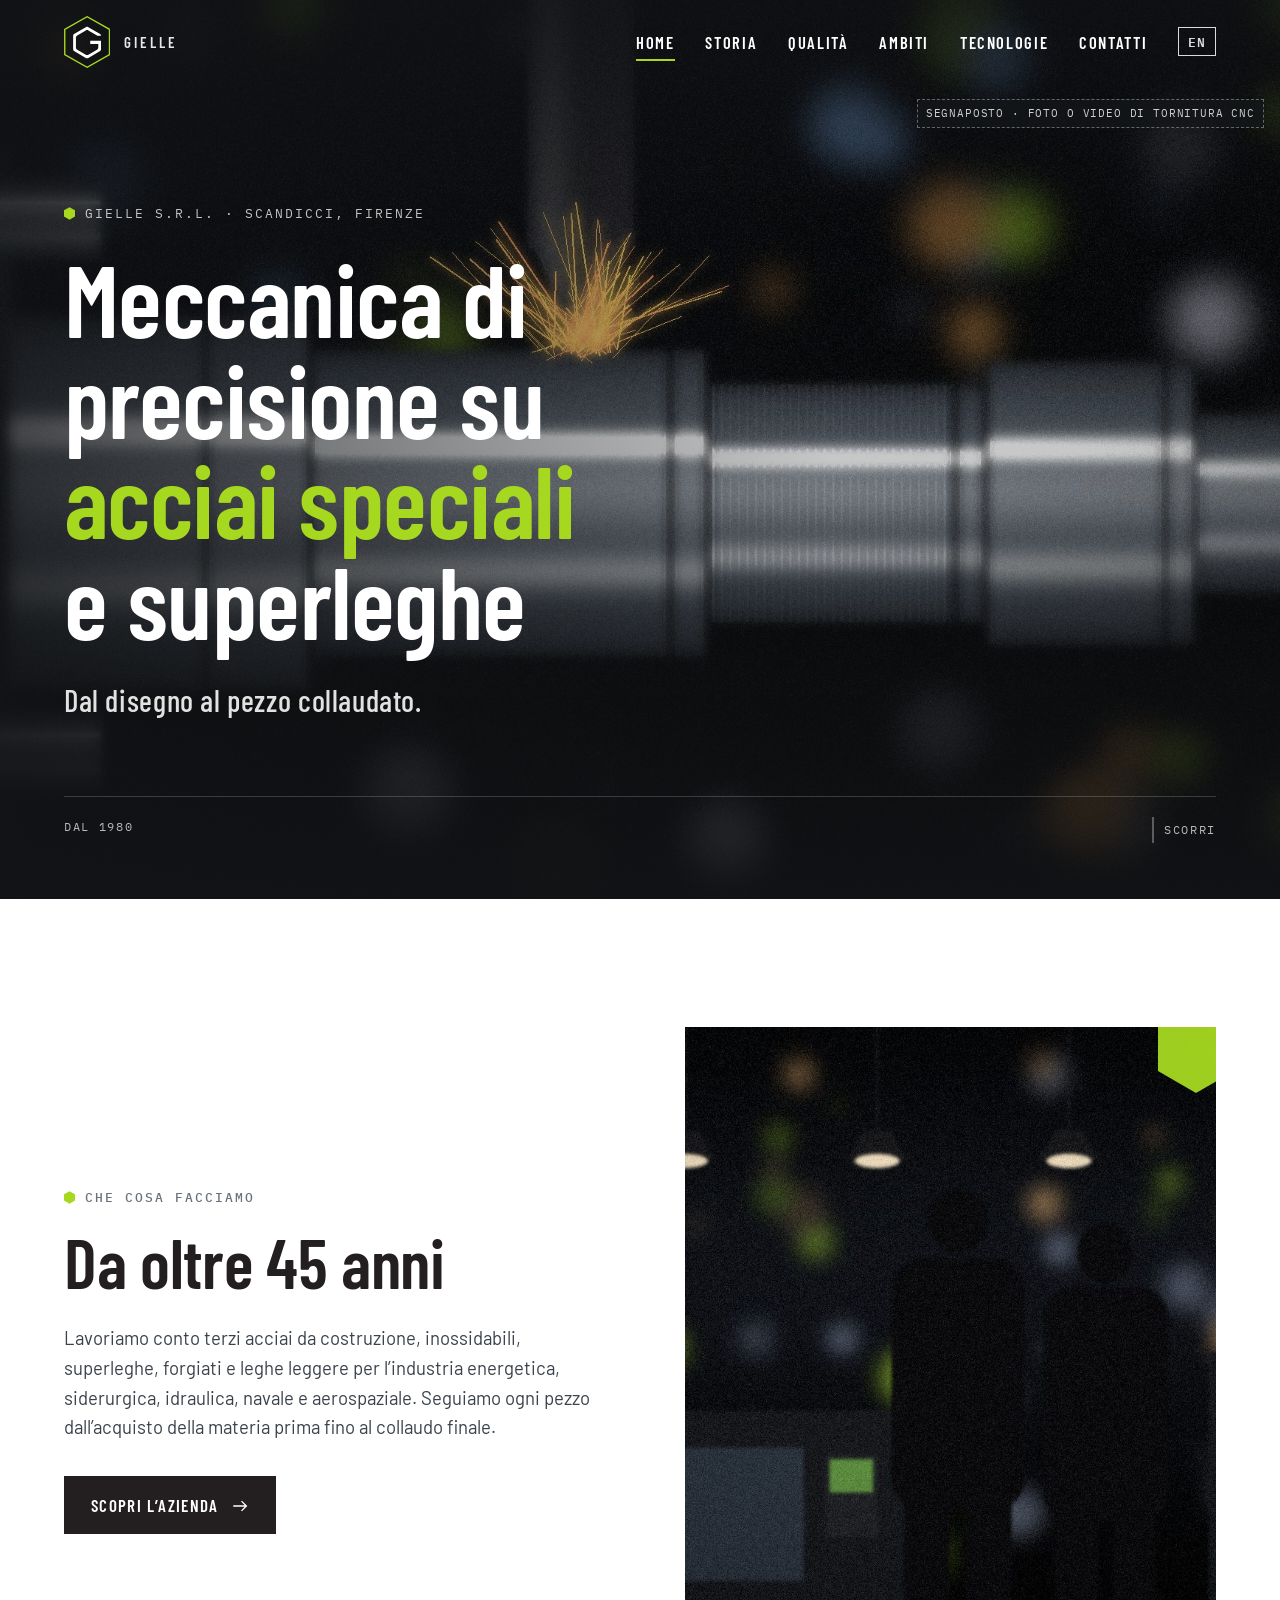
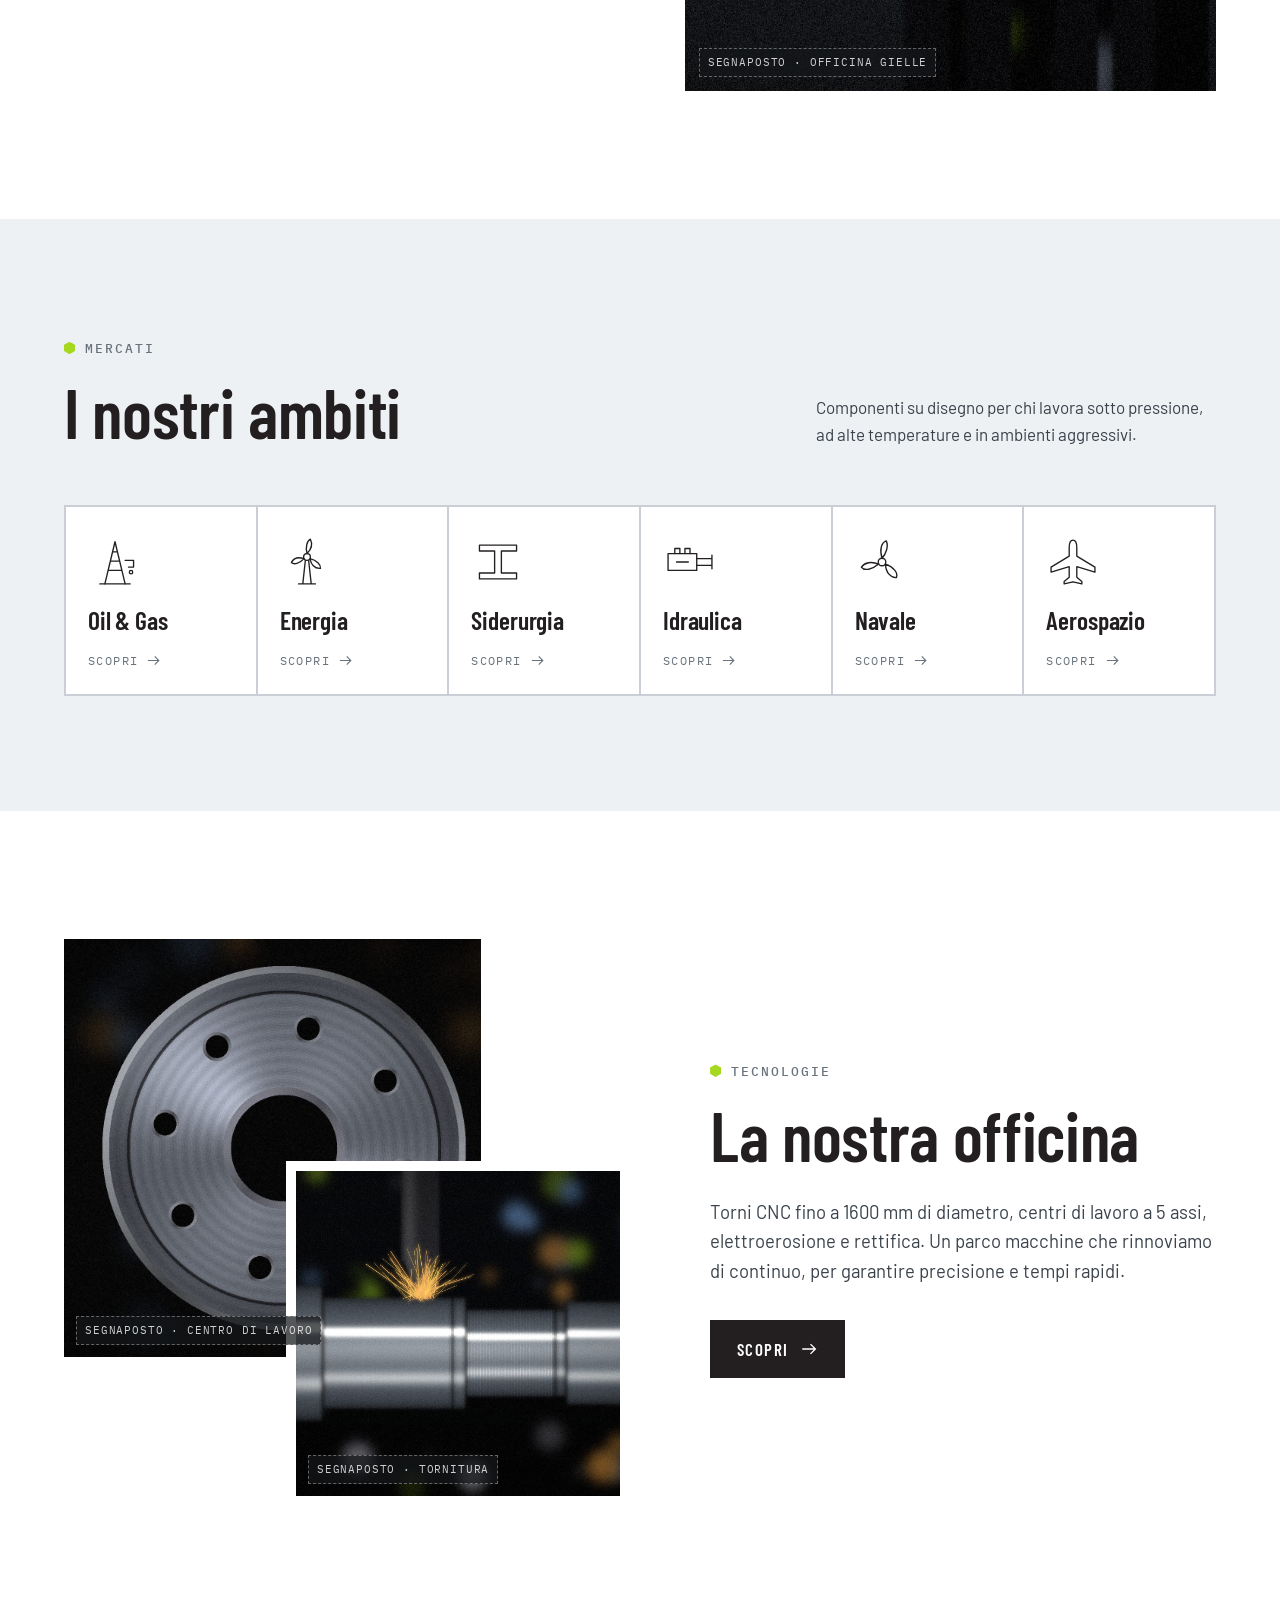
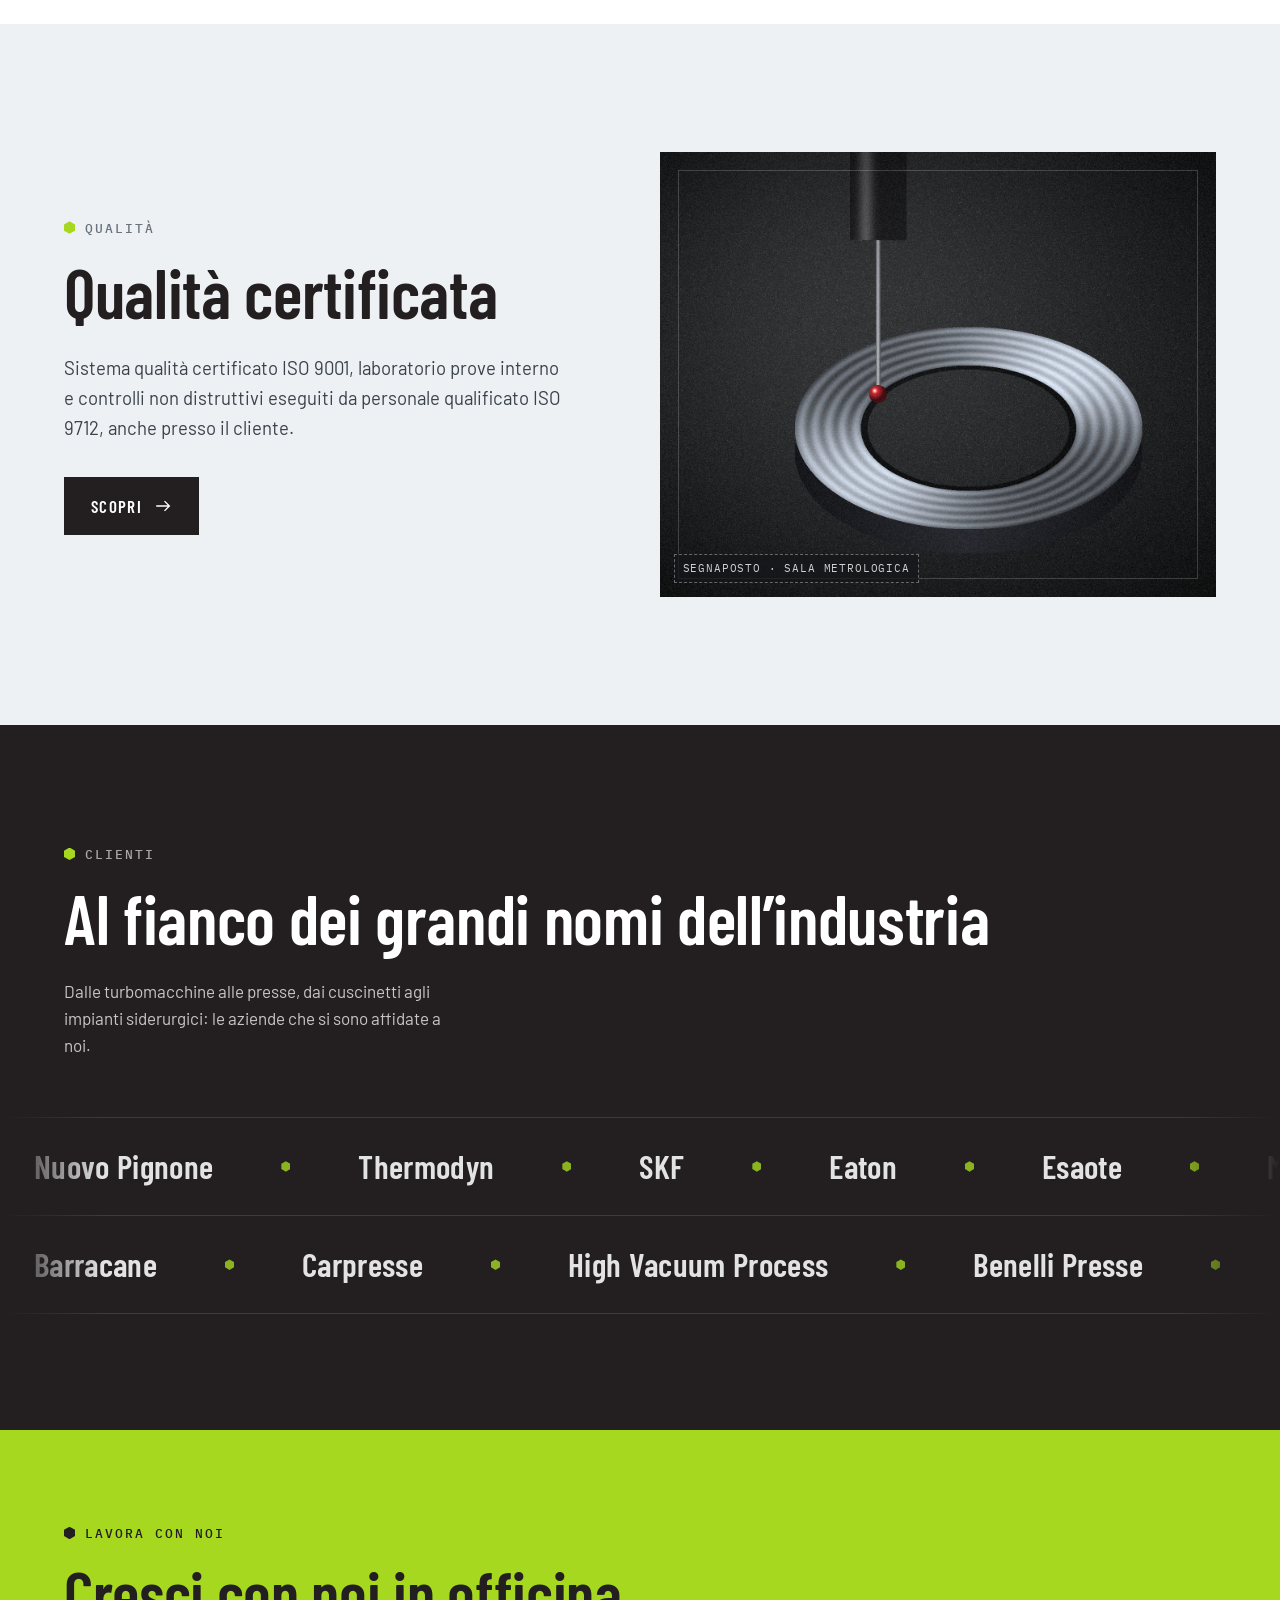
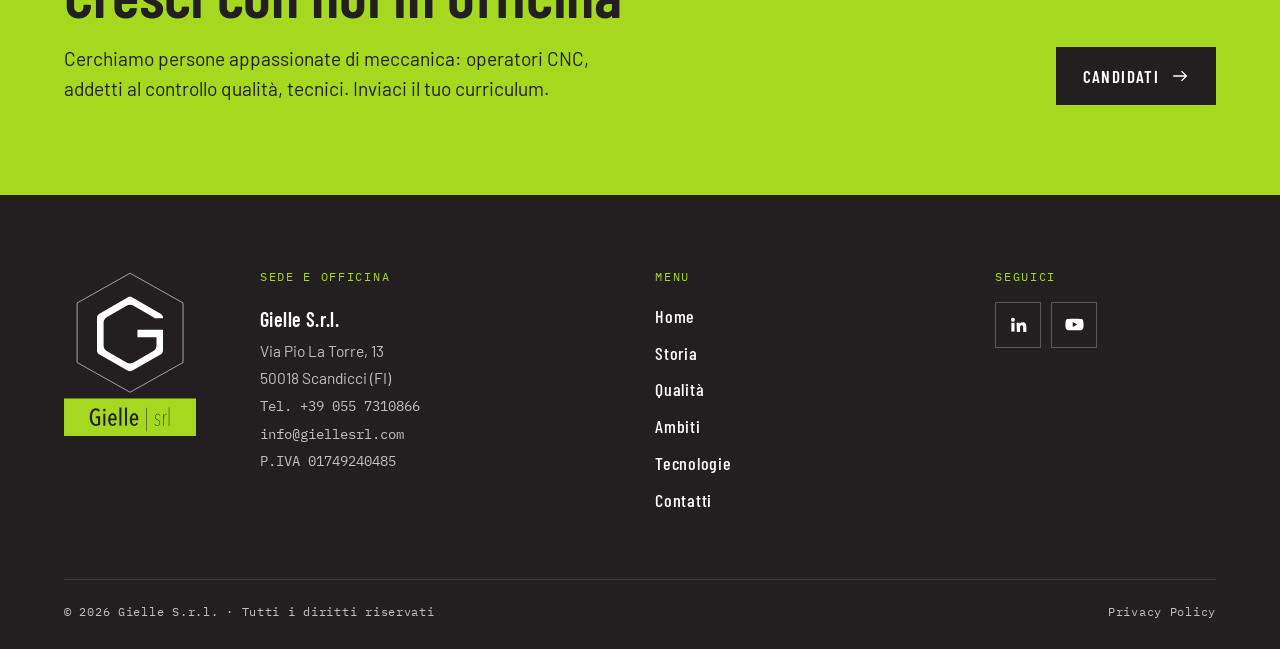
==== commit ab1f1deb: "Nuova home ispirata alla struttura di ILT Tecnologie Hero con claim, blocco azienda con immagine, am" ====
--- a/index.html
+++ b/index.html
@@ -54,139 +54,129 @@
 </header>
 
 <main>
-<section class="hero" aria-labelledby="hero-title">
+<section class="hero hero-home" aria-labelledby="hero-title">
   <div class="hero-media" role="img" aria-label="Tornitura CNC di un albero in acciaio"></div>
   <span class="ph-tag">Segnaposto · foto o video di tornitura CNC</span>
   <div class="wrap">
-    <div class="hero-grid">
-      <div>
-        <h1 id="hero-title">Meccanica di precisione su <em>acciai speciali</em> e superleghe</h1>
-        <p class="sub">Lavorazioni CNC conto terzi, controlli e collaudi dal 1980</p>
-        <div class="ctas">
-          <a class="btn btn-lime" href="tecnologie.html">Scopri le tecnologie <svg><use href="#arrow"/></svg></a>
-          <a class="btn btn-ghost" href="contatti.html">Contattaci <svg><use href="#arrow"/></svg></a>
-        </div>
-      </div>
-      <div class="spec" aria-hidden="true">
-        <span>Ø 48 <b>h6</b></span>
-        <span>Ra <b>0,4 µm</b></span>
-        <span>Inconel <b>718</b></span>
-      </div>
-    </div>
+    <p class="hero-kicker">Gielle S.r.l. · Scandicci, Firenze</p>
+    <h1 id="hero-title">Meccanica di precisione su <em>acciai speciali</em> e superleghe</h1>
+    <p class="hero-claim">Dal disegno al pezzo collaudato.</p>
     <div class="hero-foot">
-      <span>Scandicci · Firenze</span>
-      <a class="scrollcue" href="#chi-siamo"><i></i>Scorri</a>
-    </div>
-  </div>
-</section>
-
-<section class="about" id="chi-siamo" aria-labelledby="about-title">
-  <div class="wrap about-grid">
+      <span>Dal 1980</span>
+      <a class="scrollcue" href="#azienda"><i></i>Scorri</a>
+    </div>
+  </div>
+</section>
+
+<section class="split h-about" id="azienda" aria-labelledby="about-title">
+  <div class="wrap split-grid">
     <div class="rv">
       <span class="eyebrow">Che cosa facciamo</span>
       <h2 id="about-title">Da oltre 45 anni</h2>
-      <p class="lead">Lavoriamo acciai da costruzione, inossidabili, superleghe, forgiati e leghe leggere per i settori siderurgico, idraulico, energetico, navale e aerospaziale. Seguiamo internamente l'intero processo: dall'acquisto della materia prima alla lavorazione, fino alle prove di laboratorio e al collaudo finale.</p>
-      <a class="textlink" href="storia.html">La nostra storia <svg><use href="#arrow"/></svg></a>
-    </div>
-    <div class="stats rv">
-      <div class="stat"><span class="num">1980</span><span class="lbl">Anno di<br>fondazione</span></div>
-      <div class="stat"><span class="num">30<small>+</small></span><span class="lbl">Macchine<br>CNC</span></div>
-      <div class="stat"><span class="num">ISO<small>9001</small></span><span class="lbl">Sistema qualità<br>certificato</span></div>
-    </div>
-  </div>
-</section>
-
-<section class="markets" id="ambiti" aria-labelledby="markets-title">
+      <p class="lead">Lavoriamo conto terzi acciai da costruzione, inossidabili, superleghe, forgiati e leghe leggere per l’industria energetica, siderurgica, idraulica, navale e aerospaziale. Seguiamo ogni pezzo dall’acquisto della materia prima fino al collaudo finale.</p>
+      <a class="btn btn-ink" href="storia.html">Scopri l’azienda <svg><use href="#arrow"/></svg></a>
+    </div>
+    <div class="media tall rv" style="background-image:url(assets/img/carriere.jpg)" role="img" aria-label="Reparto produttivo Gielle">
+      <span class="corner" aria-hidden="true"></span>
+      <span class="ph-tag">Segnaposto · officina Gielle</span>
+    </div>
+  </div>
+</section>
+
+<section class="markets h-markets" aria-labelledby="markets-title">
   <div class="wrap">
     <div class="sec-head rv">
       <div>
         <span class="eyebrow">Mercati</span>
         <h2 id="markets-title">I nostri ambiti</h2>
       </div>
-      <p>Componenti critici per impianti che lavorano sotto pressione, a temperature estreme e in ambienti aggressivi.</p>
-    </div>
-    <div class="cards">
-      <a class="card rv" href="ambiti.html#oil-gas">
+      <p>Componenti su disegno per chi lavora sotto pressione, ad alte temperature e in ambienti aggressivi.</p>
+    </div>
+    <div class="mk-row">
+      <a class="mk rv" href="ambiti.html#oil-gas">
         <span class="ico"><svg viewBox="0 0 64 64"><path d="M20 58 32 8l12 50M24 42h16M26.5 31h11M29 20h6"/><path d="M14 58h36"/><path d="M44 30h10v8h-6"/><circle cx="51" cy="44" r="2"/></svg></span>
         <h3>Oil &amp; Gas</h3>
-        <span class="row"><span class="idx">01</span><span class="go"><svg><use href="#arrow"/></svg></span></span>
-      </a>
-      <a class="card rv" href="ambiti.html#energia">
+        <span class="mk-go">Scopri <svg><use href="#arrow"/></svg></span>
+      </a>
+      <a class="mk rv" href="ambiti.html#energia">
         <span class="ico"><svg viewBox="0 0 64 64"><circle cx="32" cy="26" r="4"/><path d="M32 22c-2-8 0-15 4-17 3 6 1 12-4 17M35.5 28c8 2 13 7 12.5 11.5-6.5.5-11-4-12.5-11.5M28.5 28c-5.5 6-12 7.5-15 4.5 3-5.5 9-6.5 15-4.5"/><path d="M30 30.5 27 58h10l-3-27.5M22 58h20"/></svg></span>
         <h3>Energia</h3>
-        <span class="row"><span class="idx">02</span><span class="go"><svg><use href="#arrow"/></svg></span></span>
-      </a>
-      <a class="card rv" href="ambiti.html#siderurgia">
+        <span class="mk-go">Scopri <svg><use href="#arrow"/></svg></span>
+      </a>
+      <a class="mk rv" href="ambiti.html#siderurgia">
         <span class="ico"><svg viewBox="0 0 64 64"><path d="M10 12h44v7H36v26h18v7H10v-7h18V19H10z"/></svg></span>
         <h3>Siderurgia</h3>
-        <span class="row"><span class="idx">03</span><span class="go"><svg><use href="#arrow"/></svg></span></span>
-      </a>
-      <a class="card rv" href="ambiti.html#idraulica">
+        <span class="mk-go">Scopri <svg><use href="#arrow"/></svg></span>
+      </a>
+      <a class="mk rv" href="ambiti.html#idraulica">
         <span class="ico"><svg viewBox="0 0 64 64"><rect x="6" y="22" width="34" height="20"/><path d="M40 28h18M40 36h18M58 24v16M14 22v-6h6v6M26 22v-6h6v6"/><path d="M16 32h14"/></svg></span>
         <h3>Idraulica</h3>
-        <span class="row"><span class="idx">04</span><span class="go"><svg><use href="#arrow"/></svg></span></span>
-      </a>
-      <a class="card rv" href="ambiti.html#navale">
+        <span class="mk-go">Scopri <svg><use href="#arrow"/></svg></span>
+      </a>
+      <a class="mk rv" href="ambiti.html#navale">
         <span class="ico"><svg viewBox="0 0 64 64"><circle cx="32" cy="32" r="4.5"/><path d="M32 27.5C29 18 31 9 37 7c3 6 0 15-5 20.5M36 34.5c9.5 3 15.5 10.5 13 16-6.5.5-12.5-6-13-16M28 34.5C20.5 41 11 43 7.5 38c4-5.5 12-7 20.5-3.5"/></svg></span>
         <h3>Navale</h3>
-        <span class="row"><span class="idx">05</span><span class="go"><svg><use href="#arrow"/></svg></span></span>
-      </a>
-      <a class="card rv" href="ambiti.html#aerospazio">
+        <span class="mk-go">Scopri <svg><use href="#arrow"/></svg></span>
+      </a>
+      <a class="mk rv" href="ambiti.html#aerospazio">
         <span class="ico"><svg viewBox="0 0 64 64"><path d="M32 6c3 0 4.5 4 4.5 9v10L58 38v6l-21.5-6.5V50l6 5v3L32 55.5 21.5 58v-3l6-5V37.5L6 44v-6l21.5-13V15c0-5 1.5-9 4.5-9z"/></svg></span>
         <h3>Aerospazio</h3>
-        <span class="row"><span class="idx">06</span><span class="go"><svg><use href="#arrow"/></svg></span></span>
-      </a>
-    </div>
-  </div>
-</section>
-
-<section class="split" id="tecnologie" aria-labelledby="tech-title">
+        <span class="mk-go">Scopri <svg><use href="#arrow"/></svg></span>
+      </a>
+    </div>
+  </div>
+</section>
+
+<section class="split h-shop" aria-labelledby="shop-title">
   <div class="wrap split-grid">
-    <div class="media rv" style="background-image:url(assets/img/officina.jpg)" role="img" aria-label="Flangia tornita in acciaio">
+    <div class="duo rv">
+      <div class="media duo-a" style="background-image:url(assets/img/officina.jpg)" role="img" aria-label="Pezzo tornito"><span class="ph-tag">Segnaposto · centro di lavoro</span></div>
+      <div class="media duo-b" style="background-image:url(assets/img/hero.jpg)" role="img" aria-label="Tornitura CNC"><span class="ph-tag">Segnaposto · tornitura</span></div>
+    </div>
+    <div class="rv">
+      <span class="eyebrow">Tecnologie</span>
+      <h2 id="shop-title">La nostra officina</h2>
+      <p class="lead">Torni CNC fino a 1600 mm di diametro, centri di lavoro a 5 assi, elettroerosione e rettifica. Un parco macchine che rinnoviamo di continuo, per garantire precisione e tempi rapidi.</p>
+      <a class="btn btn-ink" href="tecnologie.html">Scopri <svg><use href="#arrow"/></svg></a>
+    </div>
+  </div>
+</section>
+
+<section class="split rev quality" aria-labelledby="q-title">
+  <div class="wrap split-grid">
+    <div class="media rv" style="background-image:url(assets/img/metrologia.jpg)" role="img" aria-label="Macchina di misura tridimensionale">
       <span class="frame"></span>
-      <span class="ph-tag">Segnaposto · centro di lavoro 5 assi</span>
-    </div>
-    <div class="rv">
-      <span class="eyebrow">Tecnologie</span>
-      <h2 id="tech-title">La nostra officina</h2>
-      <p class="lead">Torni e centri di lavoro CNC fino a 5 assi, elettroerosione, rettifica e una sala metrologica con macchina di misura tridimensionale Mitutoyo Crysta Apex. Investiamo costantemente in nuovi macchinari per garantire precisione e tempi rapidi.</p>
-      <ul class="tags">
-        <li>Tornitura</li><li>Fresatura 5 assi</li><li>EDM</li><li>Rettifica</li><li>Metrologia</li>
-      </ul>
-      <a class="btn btn-ink" href="tecnologie.html">Scopri <svg><use href="#arrow"/></svg></a>
-    </div>
-  </div>
-</section>
-
-<section class="split rev quality" id="qualita" aria-labelledby="q-title">
-  <div class="wrap split-grid">
-    <div class="media rv" style="background-image:url(assets/img/metrologia.jpg)" role="img" aria-label="Tastatore della macchina di misura su un anello in acciaio">
-      <span class="corner" aria-hidden="true"></span>
       <span class="ph-tag">Segnaposto · sala metrologica</span>
     </div>
     <div class="rv">
-      <span class="eyebrow">Qualità e laboratorio</span>
+      <span class="eyebrow">Qualità</span>
       <h2 id="q-title">Qualità certificata</h2>
-      <p class="lead">Laboratorio interno per prove di trazione, resilienza fino a −60&nbsp;°C, durezza e analisi chimica PMI. Controlli non distruttivi (UT, MT, PT, VT) eseguiti da personale qualificato di II livello ISO&nbsp;9712, anche presso il cliente.</p>
-      <div class="certs" aria-label="Certificazioni (segnaposto)">
-        <div class="cert"><span><b>Logo</b>certificazione</span></div>
-        <div class="cert"><span><b>Logo</b>certificazione</span></div>
-        <div class="cert"><span><b>Logo</b>certificazione</span></div>
-        <div class="cert"><span><b>Logo</b>certificazione</span></div>
-      </div>
-      <a class="btn btn-ink" href="qualita.html">Le certificazioni <svg><use href="#arrow"/></svg></a>
-    </div>
-  </div>
-</section>
-
-<section class="careers" aria-labelledby="c-title">
-  <svg class="bighex" viewBox="71.86 101.03 187.78 211.13" aria-hidden="true"><path d="M 256.644 257.878 L 165.754 309.156 L 74.863 257.878 L 74.863 155.305 L 165.754 104.027 L 256.644 155.305 Z" fill="none" stroke="currentColor" stroke-width="3"/></svg>
-  <span class="ph-tag">Segnaposto · persone al lavoro in officina</span>
-  <div class="wrap">
-    <div class="rv">
-      <span class="eyebrow">Carriere</span>
-      <h2 id="c-title">Lavora <em>con noi</em></h2>
-      <p>Cerchiamo persone appassionate di meccanica. Inviaci il tuo curriculum.</p>
+      <p class="lead">Sistema qualità certificato ISO 9001, laboratorio prove interno e controlli non distruttivi eseguiti da personale qualificato ISO 9712, anche presso il cliente.</p>
+      <a class="btn btn-ink" href="qualita.html">Scopri <svg><use href="#arrow"/></svg></a>
+    </div>
+  </div>
+</section>
+
+<section class="clients" aria-labelledby="cl-title">
+  <div class="wrap">
+    <div class="sec-head rv">
+      <div>
+        <span class="eyebrow">Clienti</span>
+        <h2 id="cl-title">Al fianco dei grandi nomi dell’industria</h2>
+      </div>
+      <p>Dalle turbomacchine alle presse, dai cuscinetti agli impianti siderurgici: le aziende che si sono affidate a noi.</p>
+    </div>
+  </div>
+  <div class="marquee"><ul><li>Nuovo Pignone</li><li>Thermodyn</li><li>SKF</li><li>Eaton</li><li>Esaote</li><li>Meccaniche Pasquali</li><li>Pignone España</li><li>Innse Berardi</li><li>Axis</li><li>Inso</li><li>Quadrant EPP</li><li>BMV Presse</li></ul><ul aria-hidden="true"><li>Nuovo Pignone</li><li>Thermodyn</li><li>SKF</li><li>Eaton</li><li>Esaote</li><li>Meccaniche Pasquali</li><li>Pignone España</li><li>Innse Berardi</li><li>Axis</li><li>Inso</li><li>Quadrant EPP</li><li>BMV Presse</li></ul></div>
+  <div class="marquee"><ul><li>Barracane</li><li>Carpresse</li><li>High Vacuum Process</li><li>Benelli Presse</li><li>Cima Impianti</li><li>Fabio Perini</li><li>Centrifughe Industriali</li><li>Servizi Industriali</li><li>Gambini</li><li>Proel Tecnologie</li><li>VAI Pomini</li></ul><ul aria-hidden="true"><li>Barracane</li><li>Carpresse</li><li>High Vacuum Process</li><li>Benelli Presse</li><li>Cima Impianti</li><li>Fabio Perini</li><li>Centrifughe Industriali</li><li>Servizi Industriali</li><li>Gambini</li><li>Proel Tecnologie</li><li>VAI Pomini</li></ul></div>
+</section>
+
+<section class="join" aria-labelledby="c-title">
+  <div class="wrap">
+    <div class="rv">
+      <span class="eyebrow">Lavora con noi</span>
+      <h2 id="c-title">Cresci con noi in officina</h2>
+      <p>Cerchiamo persone appassionate di meccanica: operatori CNC, addetti al controllo qualità, tecnici. Inviaci il tuo curriculum.</p>
     </div>
     <a class="btn btn-lime rv" href="contatti.html#lavora-con-noi">Candidati <svg><use href="#arrow"/></svg></a>
   </div>
--- a/css/style.css
+++ b/css/style.css
@@ -324,6 +324,52 @@
 .prose{max-width:760px}
 .cta-band .wrap{padding-block:clamp(64px,7cqi,100px)}
 
+/* ---------- Home ---------- */
+.hero-home .wrap{padding-block:180px 56px}
+.hero-kicker{font-family:var(--f-mono);font-size:12.5px;letter-spacing:.16em;text-transform:uppercase;color:rgba(255,255,255,.75);margin-bottom:24px;display:flex;align-items:center;gap:10px}
+.hero-kicker::before{content:"";width:11px;height:12.5px;background:var(--lime);clip-path:polygon(50% 0,100% 25%,100% 75%,50% 100%,0 75%,0 25%)}
+.hero-home h1{font-size:clamp(50px,8cqi,124px);max-width:14ch}
+.hero-claim{margin-top:26px;font-family:var(--f-display);font-weight:500;font-size:clamp(22px,2.4cqi,32px);letter-spacing:.02em;color:rgba(255,255,255,.88)}
+.hero-home .hero-foot{margin-top:72px}
+.media.tall{aspect-ratio:4/5}
+.h-about .split-grid{grid-template-columns:minmax(0,1fr) minmax(0,1fr)}
+.h-about .lead,.h-shop .lead,.quality .lead{margin-bottom:34px}
+.mk-row{display:grid;grid-template-columns:repeat(6,minmax(0,1fr));gap:2px;background:var(--steel-300);border:2px solid var(--steel-300)}
+.mk{background:var(--paper);padding:28px 22px 24px;display:grid;gap:18px;align-content:start;text-decoration:none;transition:background .3s,color .3s}
+.mk .ico{width:54px;height:54px;transition:color .3s,transform .4s}
+.mk .ico svg{width:100%;height:100%;fill:none;stroke:currentColor;stroke-width:1.6;stroke-linecap:round;stroke-linejoin:round}
+.mk h3{font-size:clamp(22px,2cqi,28px)}
+.mk-go{display:flex;align-items:center;gap:8px;font-family:var(--f-mono);font-size:11.5px;letter-spacing:.12em;text-transform:uppercase;color:var(--steel-500)}
+.mk-go svg{width:15px;height:15px;transition:transform .25s}
+.mk:hover{background:var(--ink);color:var(--paper)}
+.mk:hover .ico{color:var(--lime);transform:translateY(-3px)}
+.mk:hover .mk-go{color:var(--lime)}
+.mk:hover .mk-go svg{transform:translateX(4px)}
+.duo{position:relative;display:grid;grid-template-columns:repeat(12,minmax(0,1fr));grid-template-rows:repeat(12,minmax(0,1fr));aspect-ratio:1/1;max-width:100%}
+.duo .media{aspect-ratio:auto}
+.duo-a{grid-column:1/10;grid-row:1/10}
+.duo-b{grid-column:6/13;grid-row:6/13;outline:10px solid var(--paper);background-position:60% 50%}
+.duo .ph-tag{left:12px;bottom:12px}
+.clients{padding-block:clamp(80px,9cqi,130px);background:var(--ink);color:var(--paper);overflow:hidden}
+.clients .eyebrow{color:rgba(255,255,255,.6)}
+.clients .sec-head p{color:rgba(255,255,255,.75)}
+.marquee{display:flex;overflow:hidden;border-top:1px solid rgba(255,255,255,.12);-webkit-mask:linear-gradient(90deg,transparent,#000 8%,#000 92%,transparent);mask:linear-gradient(90deg,transparent,#000 8%,#000 92%,transparent)}
+.marquee+.marquee{border-bottom:1px solid rgba(255,255,255,.12)}
+.marquee ul{list-style:none;margin:0;padding:0;display:flex;flex:none;animation:marq 60s linear infinite}
+.marquee+.marquee ul{animation-direction:reverse;animation-duration:70s}
+.marquee li{flex:none;font-family:var(--f-display);font-weight:600;font-size:clamp(26px,2.6cqi,38px);letter-spacing:.01em;padding:22px 34px;display:flex;align-items:center;gap:34px;color:rgba(255,255,255,.88);white-space:nowrap}
+.marquee li::after{content:"";width:9px;height:10.5px;background:var(--lime);clip-path:polygon(50% 0,100% 25%,100% 75%,50% 100%,0 75%,0 25%);margin-left:34px;opacity:.8}
+.marquee:hover ul{animation-play-state:paused}
+@keyframes marq{to{transform:translateX(-100%)}}
+.join{background:var(--lime);color:var(--ink)}
+.join .wrap{padding-block:clamp(64px,7cqi,100px);display:grid;grid-template-columns:minmax(0,1fr) auto;gap:40px;align-items:end}
+.join h2{font-size:clamp(40px,5cqi,72px);margin-block:14px 18px}
+.join p{font-size:clamp(17px,1.5cqi,20px);max-width:52ch}
+.join .eyebrow{color:var(--ink)}
+.join .eyebrow::before{background:var(--ink)}
+.join .btn-lime{background:var(--ink);color:var(--paper)}
+.join .btn-lime:hover{background:var(--paper);color:var(--ink)}
+
 /* ---------- Reveal ---------- */
 .rv{transition:opacity .9s cubic-bezier(.2,.7,.2,1),transform .9s cubic-bezier(.2,.7,.2,1)}
 .rv.pending{opacity:0;transform:translateY(28px)}
@@ -402,6 +448,27 @@
   .form-foot .btn{width:100%;justify-content:space-between;box-sizing:border-box}
 }
 
+/* ---------- Home: responsive ---------- */
+@container site (max-width:1060px){
+  .mk-row{grid-template-columns:repeat(3,minmax(0,1fr))}
+}
+@container site (max-width:820px){
+  .h-about .split-grid{grid-template-columns:minmax(0,1fr)}
+  .h-about .media.tall{aspect-ratio:4/3}
+  .join .wrap{grid-template-columns:minmax(0,1fr);align-items:start}
+}
+@container site (max-width:560px){
+  .hero-home .wrap{padding-block:130px 36px}
+  .hero-home h1{font-size:48px}
+  .hero-home .hero-foot{margin-top:44px}
+  .mk-row{grid-template-columns:repeat(2,minmax(0,1fr))}
+  .mk{padding:22px 18px}
+  .duo-b{outline-width:6px}
+  .marquee li{padding:16px 22px;gap:22px}
+  .marquee li::after{margin-left:22px}
+  .join .btn{justify-content:space-between}
+}
+
 @media (prefers-reduced-motion:reduce){
   *,*::before,*::after{animation:none!important;transition:none!important;scroll-behavior:auto!important}
   .rv.pending{opacity:1;transform:none}
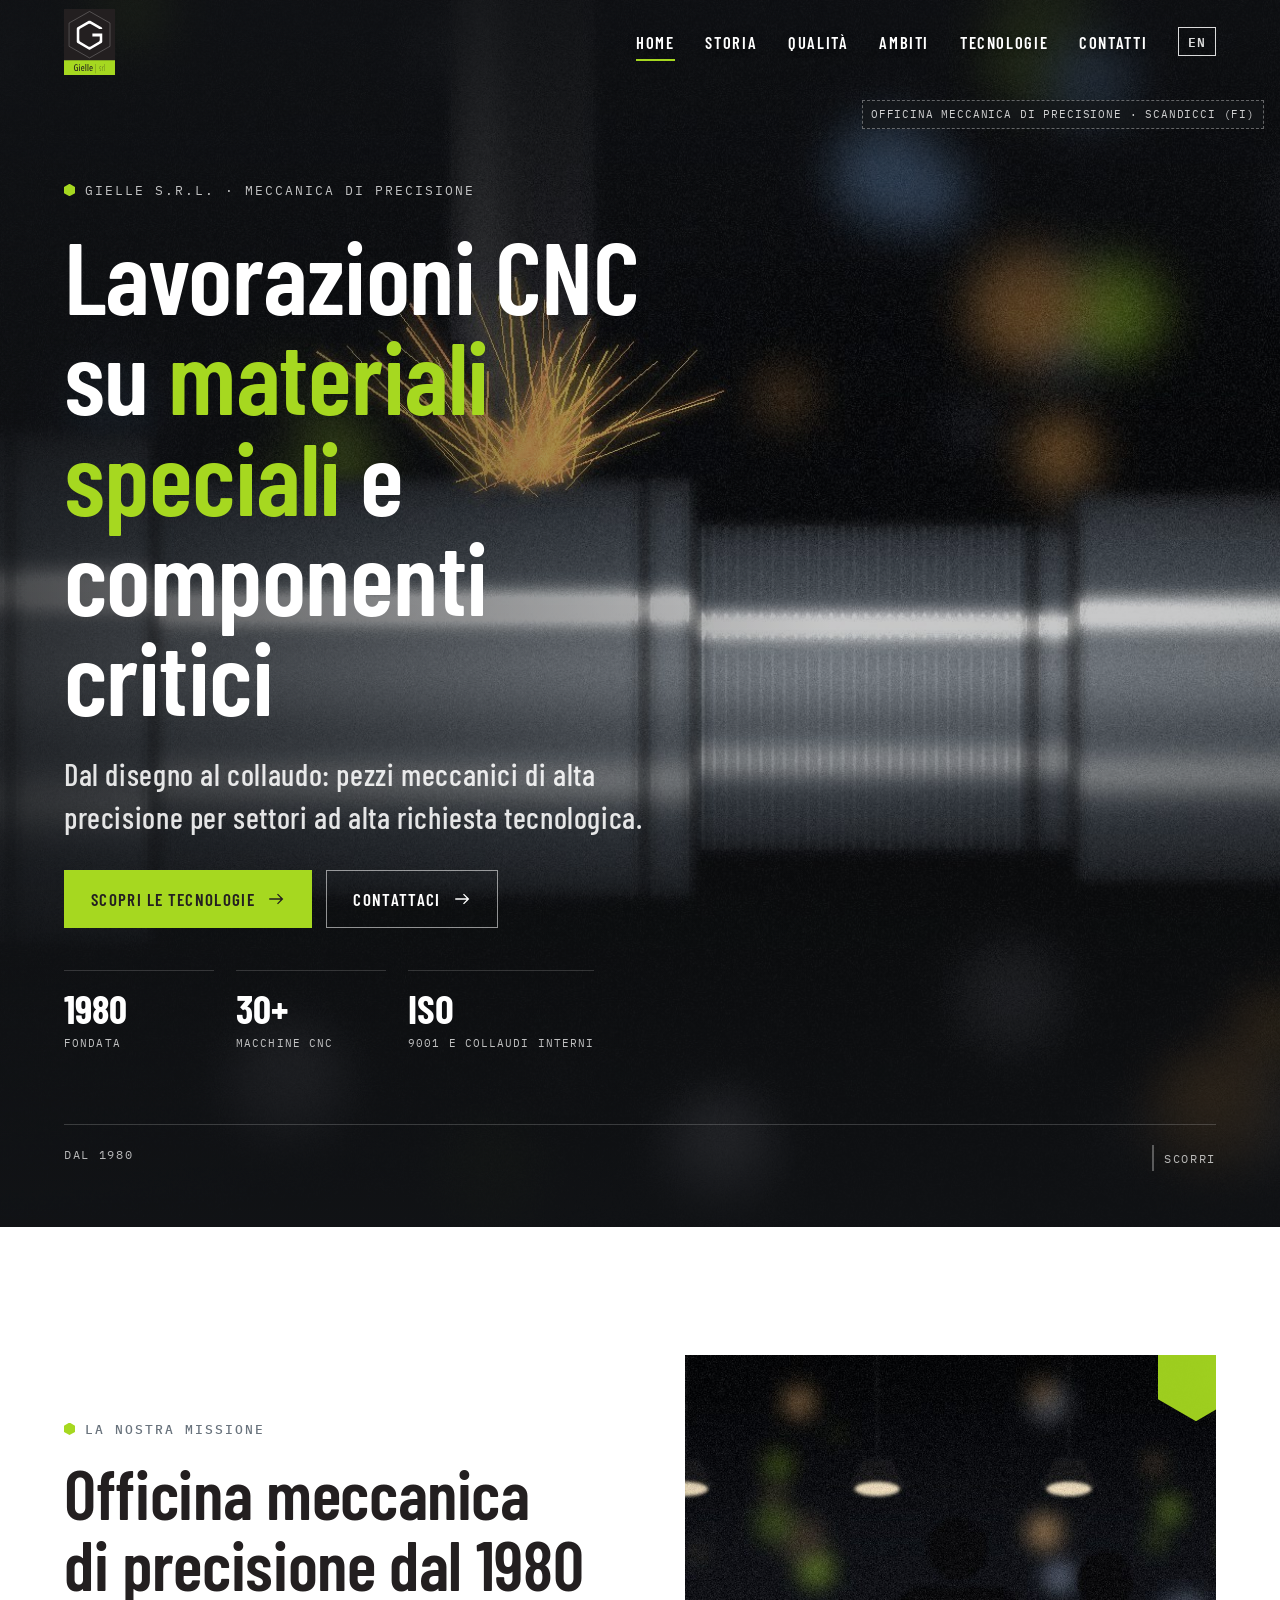
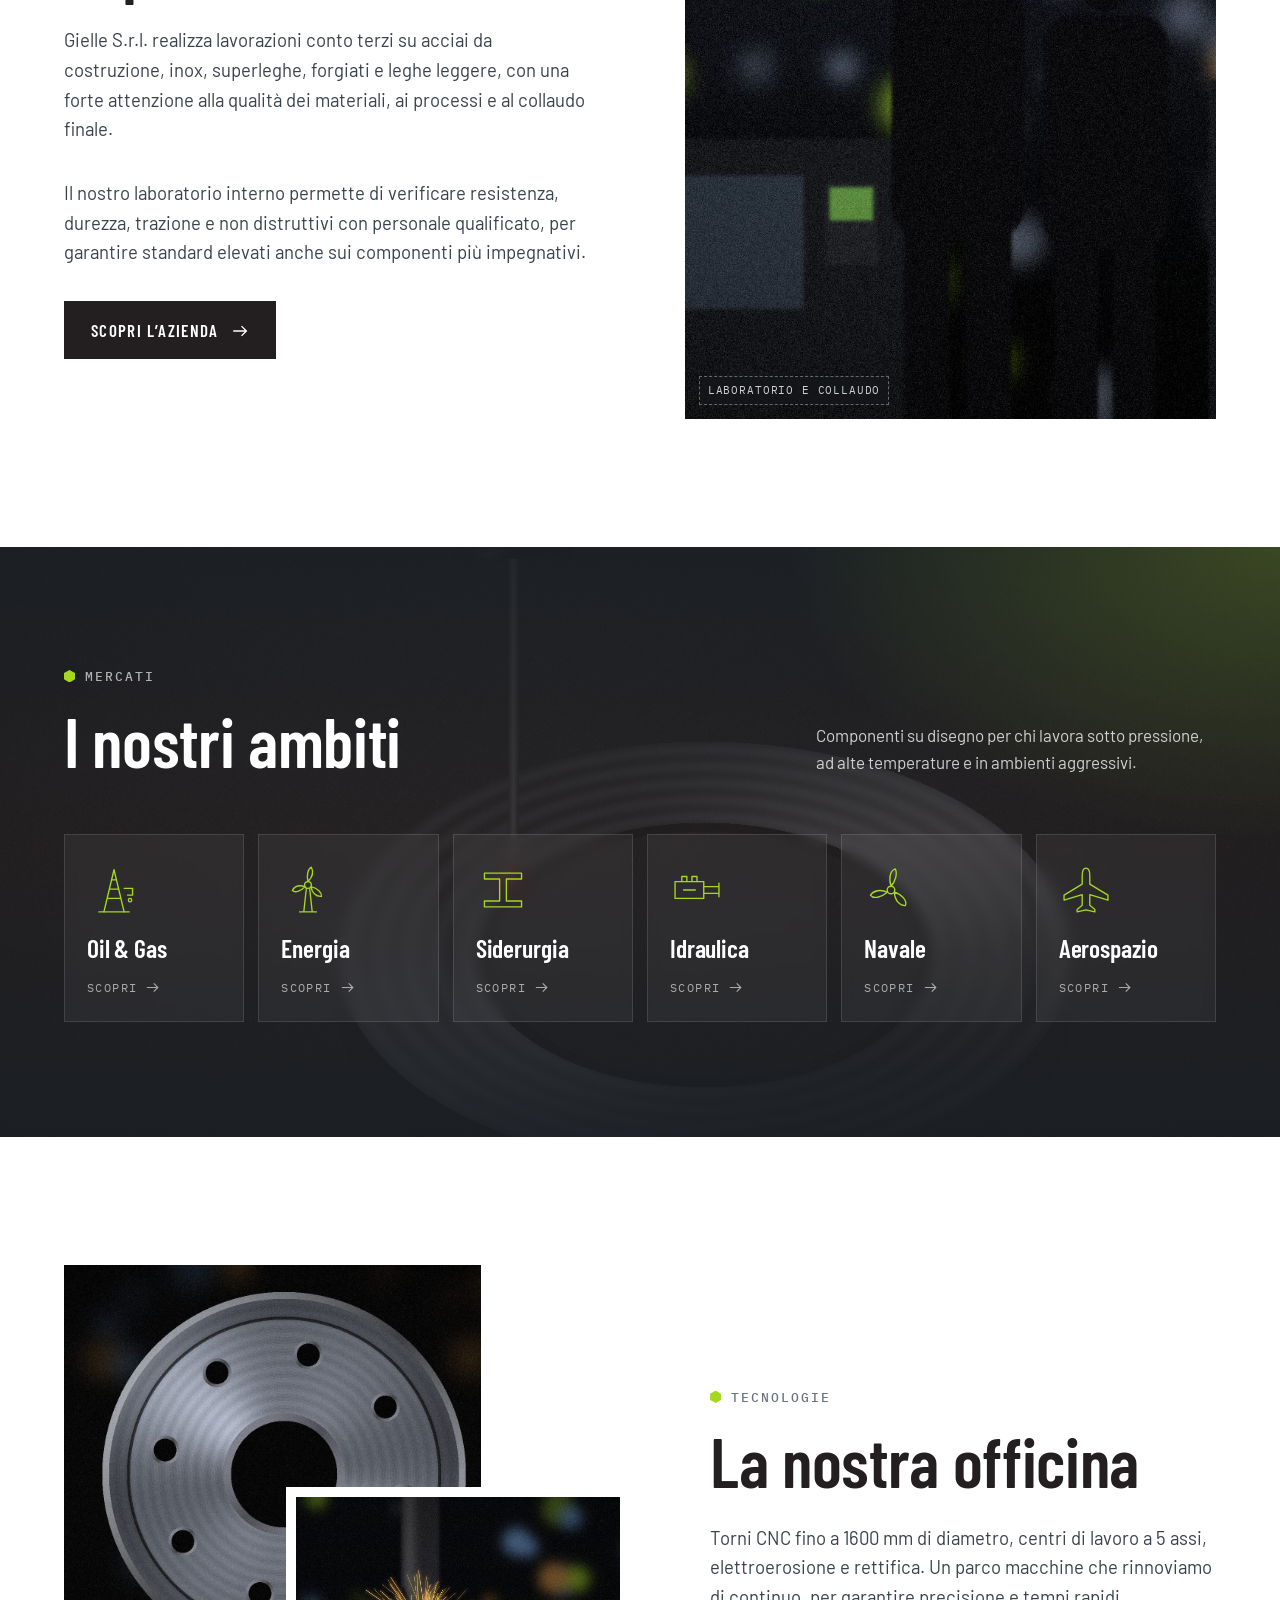
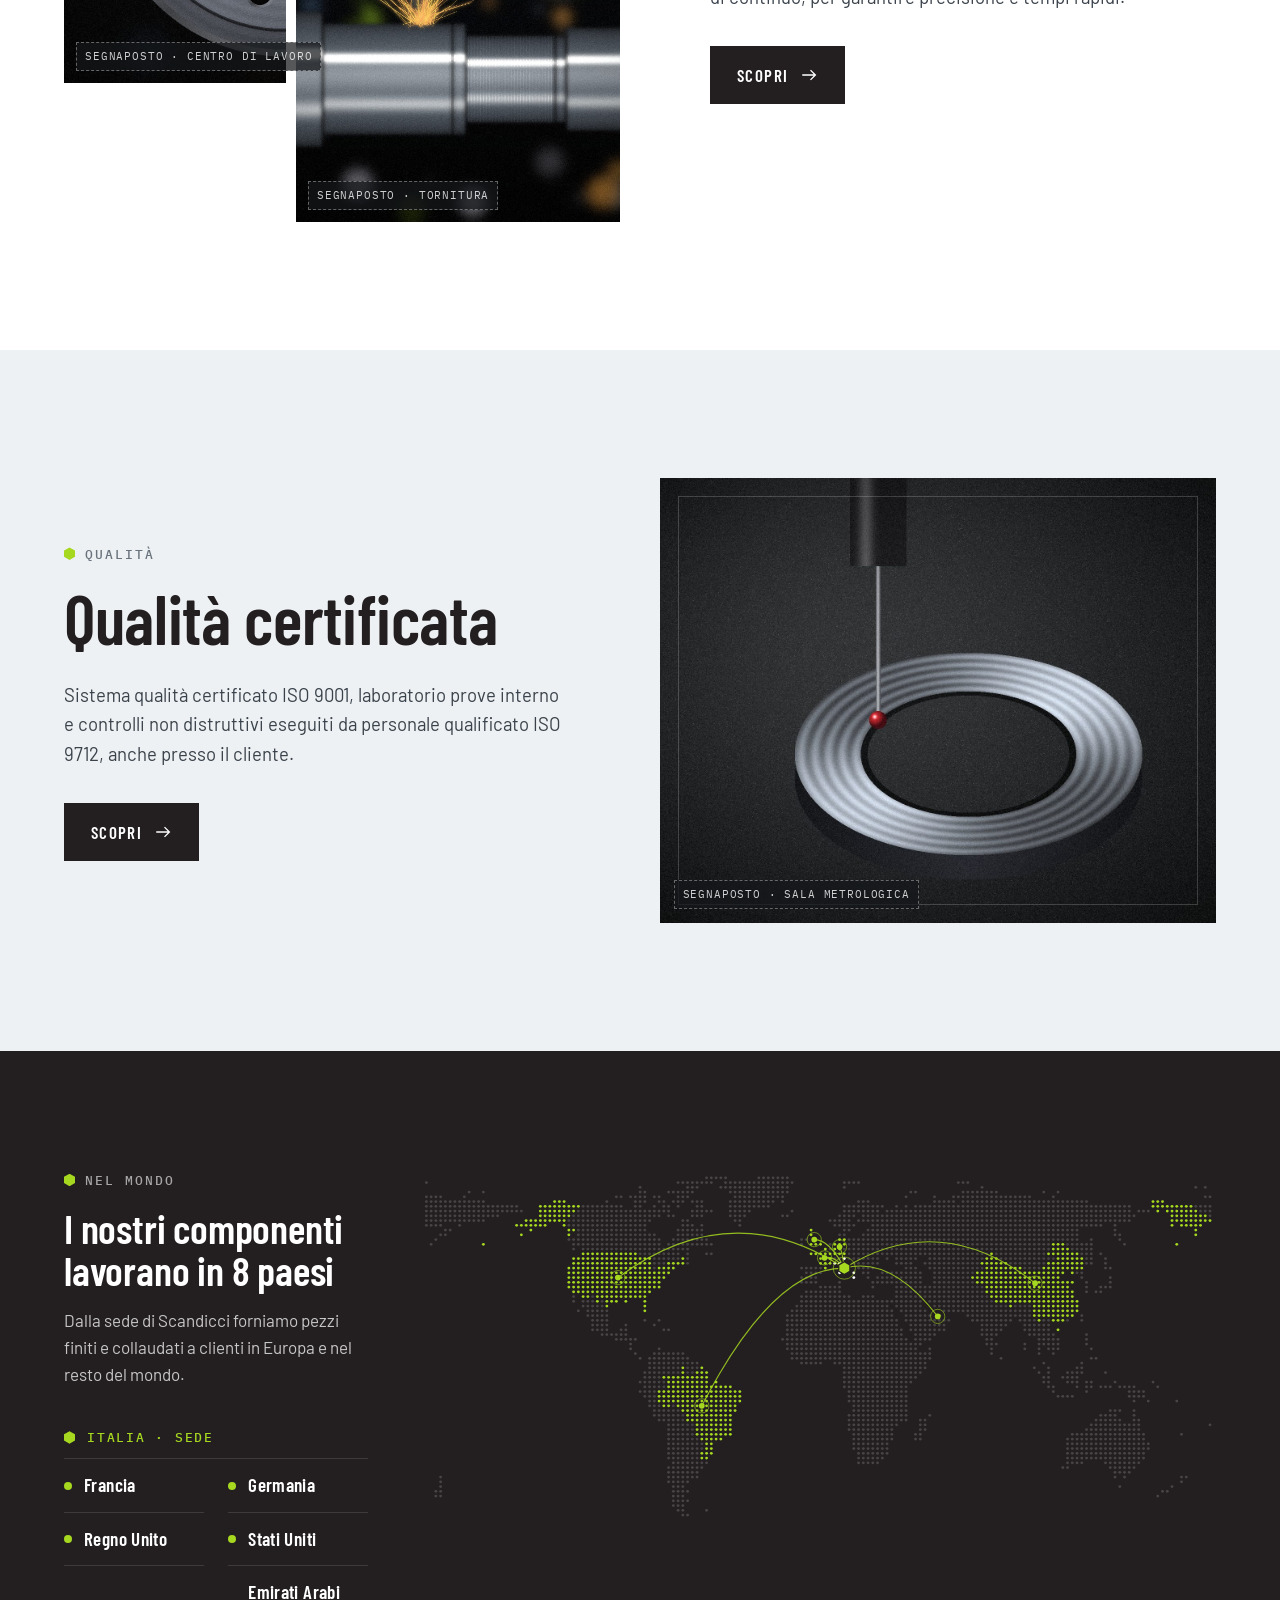
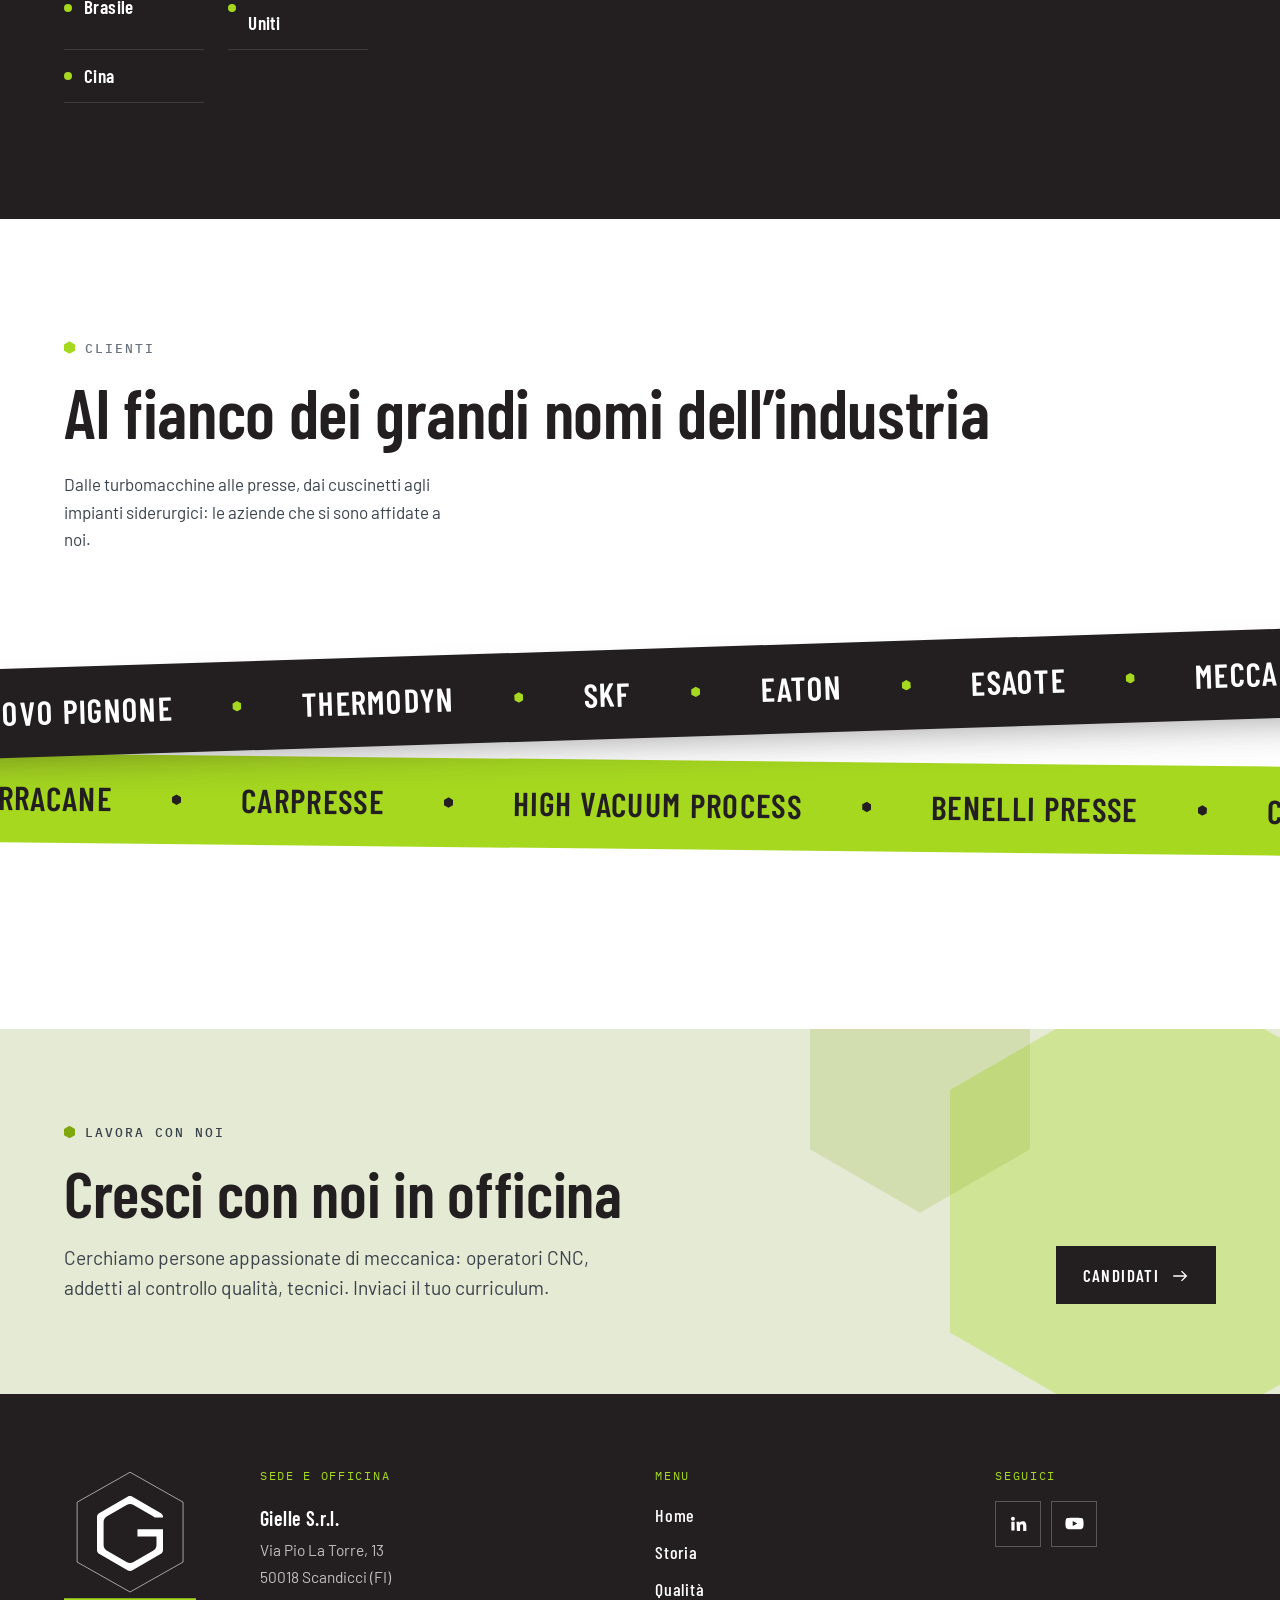
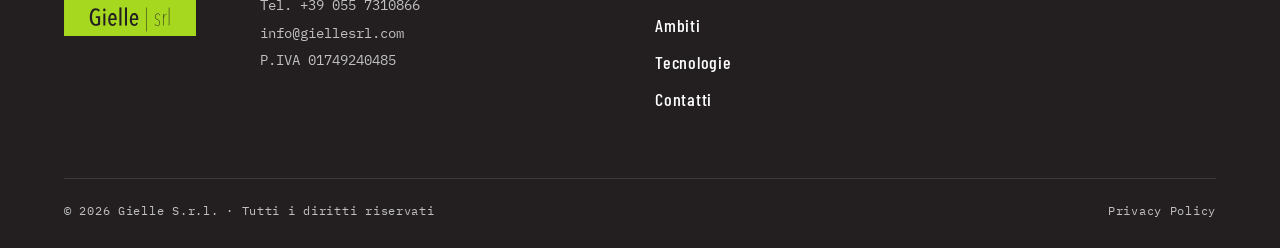
==== commit ebf22ef8: "Header trasparente su tutte le pagine, mappa del mondo e nuove sezioni in home - Header: trasparente" ====
--- a/index.html
+++ b/index.html
@@ -11,7 +11,7 @@
 <link rel="stylesheet" href="https://fonts.googleapis.com/css2?family=Barlow+Condensed:wght@500;600;700&family=Barlow:wght@400;500;600&family=IBM+Plex+Mono:wght@400;500&display=swap">
 <link rel="stylesheet" href="css/style.css">
 </head>
-<body>
+<body class="home">
 
 <svg width="0" height="0" style="position:absolute" aria-hidden="true">
   <defs>
@@ -25,42 +25,50 @@
 
 <div class="site" id="top">
 
-<header class="header" id="hdr">
+<header class="header header--init" id="hdr">
   <div class="wrap">
     <a class="brand" href="index.html" aria-label="Gielle S.r.l. – Home">
-      <svg viewBox="0 0 187.78 211.13" aria-hidden="true"><use href="#gl"/></svg>
-      <span class="brand-name">Gielle</span>
+      <img class="brand-mark" src="assets/logo/gielle-logo-istituzionale.svg" alt="Gielle S.r.l." width="52" height="66">
     </a>
     <nav class="nav" aria-label="Menu principale">
       <a href="index.html" aria-current="page">Home</a>
-      <a href="storia.html">Storia</a>
-      <a href="qualita.html">Qualità</a>
-      <a href="ambiti.html">Ambiti</a>
-      <a href="tecnologie.html">Tecnologie</a>
-      <a href="contatti.html">Contatti</a>
+      <a href="pagine/storia.html">Storia</a>
+      <a href="pagine/qualita.html">Qualità</a>
+      <a href="pagine/ambiti.html">Ambiti</a>
+      <a href="pagine/tecnologie.html">Tecnologie</a>
+      <a href="pagine/contatti.html">Contatti</a>
       <a class="lang" href="#" lang="en" hreflang="en" title="English version (in preparazione)">EN</a>
     </nav>
     <button class="burger" id="burger" aria-label="Apri il menu" aria-expanded="false" aria-controls="mnav"><span></span><span></span><span></span></button>
   </div>
   <nav class="mnav" id="mnav" aria-label="Menu mobile"><div class="mwrap">
     <a href="index.html" aria-current="page">Home <span>01</span></a>
-    <a href="storia.html">Storia <span>02</span></a>
-    <a href="qualita.html">Qualità <span>03</span></a>
-    <a href="ambiti.html">Ambiti <span>04</span></a>
-    <a href="tecnologie.html">Tecnologie <span>05</span></a>
-    <a href="contatti.html">Contatti <span>06</span></a>
+    <a href="pagine/storia.html">Storia <span>02</span></a>
+    <a href="pagine/qualita.html">Qualità <span>03</span></a>
+    <a href="pagine/ambiti.html">Ambiti <span>04</span></a>
+    <a href="pagine/tecnologie.html">Tecnologie <span>05</span></a>
+    <a href="pagine/contatti.html">Contatti <span>06</span></a>
     <a href="#" lang="en">English <span>EN</span></a>
   </div></nav>
 </header>
 
 <main>
 <section class="hero hero-home" aria-labelledby="hero-title">
-  <div class="hero-media" role="img" aria-label="Tornitura CNC di un albero in acciaio"></div>
-  <span class="ph-tag">Segnaposto · foto o video di tornitura CNC</span>
-  <div class="wrap">
-    <p class="hero-kicker">Gielle S.r.l. · Scandicci, Firenze</p>
-    <h1 id="hero-title">Meccanica di precisione su <em>acciai speciali</em> e superleghe</h1>
-    <p class="hero-claim">Dal disegno al pezzo collaudato.</p>
+  <div class="hero-media" role="img" aria-label="Officina meccanica di precisione Gielle"></div>
+  <span class="ph-tag">Officina meccanica di precisione · Scandicci (FI)</span>
+  <div class="wrap">
+    <p class="hero-kicker">Gielle S.r.l. · Meccanica di precisione</p>
+    <h1 id="hero-title">Lavorazioni CNC su <em>materiali speciali</em> e componenti critici</h1>
+    <p class="hero-claim">Dal disegno al collaudo: pezzi meccanici di alta precisione per settori ad alta richiesta tecnologica.</p>
+    <div class="hero-ctas">
+      <a class="btn btn-lime" href="pagine/tecnologie.html">Scopri le tecnologie <svg><use href="#arrow"/></svg></a>
+      <a class="btn btn-ghost" href="pagine/contatti.html">Contattaci <svg><use href="#arrow"/></svg></a>
+    </div>
+    <ul class="hero-stats" aria-label="Valori aziendali">
+      <li><strong>1980</strong><span>fondata</span></li>
+      <li><strong>30+</strong><span>macchine CNC</span></li>
+      <li><strong>ISO</strong><span>9001 e collaudi interni</span></li>
+    </ul>
     <div class="hero-foot">
       <span>Dal 1980</span>
       <a class="scrollcue" href="#azienda"><i></i>Scorri</a>
@@ -71,14 +79,15 @@
 <section class="split h-about" id="azienda" aria-labelledby="about-title">
   <div class="wrap split-grid">
     <div class="rv">
-      <span class="eyebrow">Che cosa facciamo</span>
-      <h2 id="about-title">Da oltre 45 anni</h2>
-      <p class="lead">Lavoriamo conto terzi acciai da costruzione, inossidabili, superleghe, forgiati e leghe leggere per l’industria energetica, siderurgica, idraulica, navale e aerospaziale. Seguiamo ogni pezzo dall’acquisto della materia prima fino al collaudo finale.</p>
-      <a class="btn btn-ink" href="storia.html">Scopri l’azienda <svg><use href="#arrow"/></svg></a>
+      <span class="eyebrow">La nostra missione</span>
+      <h2 id="about-title">Officina meccanica di precisione dal 1980</h2>
+      <p class="lead">Gielle S.r.l. realizza lavorazioni conto terzi su acciai da costruzione, inox, superleghe, forgiati e leghe leggere, con una forte attenzione alla qualità dei materiali, ai processi e al collaudo finale.</p>
+      <p class="lead">Il nostro laboratorio interno permette di verificare resistenza, durezza, trazione e non distruttivi con personale qualificato, per garantire standard elevati anche sui componenti più impegnativi.</p>
+      <a class="btn btn-ink" href="pagine/storia.html">Scopri l’azienda <svg><use href="#arrow"/></svg></a>
     </div>
     <div class="media tall rv" style="background-image:url(assets/img/carriere.jpg)" role="img" aria-label="Reparto produttivo Gielle">
       <span class="corner" aria-hidden="true"></span>
-      <span class="ph-tag">Segnaposto · officina Gielle</span>
+      <span class="ph-tag">Laboratorio e collaudo</span>
     </div>
   </div>
 </section>
@@ -93,32 +102,32 @@
       <p>Componenti su disegno per chi lavora sotto pressione, ad alte temperature e in ambienti aggressivi.</p>
     </div>
     <div class="mk-row">
-      <a class="mk rv" href="ambiti.html#oil-gas">
+      <a class="mk rv" href="pagine/ambiti.html#oil-gas">
         <span class="ico"><svg viewBox="0 0 64 64"><path d="M20 58 32 8l12 50M24 42h16M26.5 31h11M29 20h6"/><path d="M14 58h36"/><path d="M44 30h10v8h-6"/><circle cx="51" cy="44" r="2"/></svg></span>
         <h3>Oil &amp; Gas</h3>
         <span class="mk-go">Scopri <svg><use href="#arrow"/></svg></span>
       </a>
-      <a class="mk rv" href="ambiti.html#energia">
+      <a class="mk rv" href="pagine/ambiti.html#energia">
         <span class="ico"><svg viewBox="0 0 64 64"><circle cx="32" cy="26" r="4"/><path d="M32 22c-2-8 0-15 4-17 3 6 1 12-4 17M35.5 28c8 2 13 7 12.5 11.5-6.5.5-11-4-12.5-11.5M28.5 28c-5.5 6-12 7.5-15 4.5 3-5.5 9-6.5 15-4.5"/><path d="M30 30.5 27 58h10l-3-27.5M22 58h20"/></svg></span>
         <h3>Energia</h3>
         <span class="mk-go">Scopri <svg><use href="#arrow"/></svg></span>
       </a>
-      <a class="mk rv" href="ambiti.html#siderurgia">
+      <a class="mk rv" href="pagine/ambiti.html#siderurgia">
         <span class="ico"><svg viewBox="0 0 64 64"><path d="M10 12h44v7H36v26h18v7H10v-7h18V19H10z"/></svg></span>
         <h3>Siderurgia</h3>
         <span class="mk-go">Scopri <svg><use href="#arrow"/></svg></span>
       </a>
-      <a class="mk rv" href="ambiti.html#idraulica">
+      <a class="mk rv" href="pagine/ambiti.html#idraulica">
         <span class="ico"><svg viewBox="0 0 64 64"><rect x="6" y="22" width="34" height="20"/><path d="M40 28h18M40 36h18M58 24v16M14 22v-6h6v6M26 22v-6h6v6"/><path d="M16 32h14"/></svg></span>
         <h3>Idraulica</h3>
         <span class="mk-go">Scopri <svg><use href="#arrow"/></svg></span>
       </a>
-      <a class="mk rv" href="ambiti.html#navale">
+      <a class="mk rv" href="pagine/ambiti.html#navale">
         <span class="ico"><svg viewBox="0 0 64 64"><circle cx="32" cy="32" r="4.5"/><path d="M32 27.5C29 18 31 9 37 7c3 6 0 15-5 20.5M36 34.5c9.5 3 15.5 10.5 13 16-6.5.5-12.5-6-13-16M28 34.5C20.5 41 11 43 7.5 38c4-5.5 12-7 20.5-3.5"/></svg></span>
         <h3>Navale</h3>
         <span class="mk-go">Scopri <svg><use href="#arrow"/></svg></span>
       </a>
-      <a class="mk rv" href="ambiti.html#aerospazio">
+      <a class="mk rv" href="pagine/ambiti.html#aerospazio">
         <span class="ico"><svg viewBox="0 0 64 64"><path d="M32 6c3 0 4.5 4 4.5 9v10L58 38v6l-21.5-6.5V50l6 5v3L32 55.5 21.5 58v-3l6-5V37.5L6 44v-6l21.5-13V15c0-5 1.5-9 4.5-9z"/></svg></span>
         <h3>Aerospazio</h3>
         <span class="mk-go">Scopri <svg><use href="#arrow"/></svg></span>
@@ -137,7 +146,7 @@
       <span class="eyebrow">Tecnologie</span>
       <h2 id="shop-title">La nostra officina</h2>
       <p class="lead">Torni CNC fino a 1600 mm di diametro, centri di lavoro a 5 assi, elettroerosione e rettifica. Un parco macchine che rinnoviamo di continuo, per garantire precisione e tempi rapidi.</p>
-      <a class="btn btn-ink" href="tecnologie.html">Scopri <svg><use href="#arrow"/></svg></a>
+      <a class="btn btn-ink" href="pagine/tecnologie.html">Scopri <svg><use href="#arrow"/></svg></a>
     </div>
   </div>
 </section>
@@ -152,8 +161,20 @@
       <span class="eyebrow">Qualità</span>
       <h2 id="q-title">Qualità certificata</h2>
       <p class="lead">Sistema qualità certificato ISO 9001, laboratorio prove interno e controlli non distruttivi eseguiti da personale qualificato ISO 9712, anche presso il cliente.</p>
-      <a class="btn btn-ink" href="qualita.html">Scopri <svg><use href="#arrow"/></svg></a>
-    </div>
+      <a class="btn btn-ink" href="pagine/qualita.html">Scopri <svg><use href="#arrow"/></svg></a>
+    </div>
+  </div>
+</section>
+
+<section class="world-sec" aria-labelledby="world-title">
+  <div class="wrap world rv">
+    <div class="world-head">
+      <span class="eyebrow">Nel mondo</span>
+      <h2 id="world-title">I nostri componenti lavorano in <span data-paesi-count>8</span> paesi</h2>
+      <p>Dalla sede di Scandicci forniamo pezzi finiti e collaudati a clienti in Europa e nel resto del mondo.</p>
+    </div>
+    <div class="world-map" data-sede="IT" data-paesi="FR,DE,GB,US,BR,AE,CN" role="img" aria-label="Mappa del mondo con i paesi in cui lavorano i componenti Gielle"></div>
+    <ul class="world-list" aria-label="Paesi"></ul>
   </div>
 </section>
 
@@ -167,18 +188,22 @@
       <p>Dalle turbomacchine alle presse, dai cuscinetti agli impianti siderurgici: le aziende che si sono affidate a noi.</p>
     </div>
   </div>
+  <div class="cl-tapes">
   <div class="marquee"><ul><li>Nuovo Pignone</li><li>Thermodyn</li><li>SKF</li><li>Eaton</li><li>Esaote</li><li>Meccaniche Pasquali</li><li>Pignone España</li><li>Innse Berardi</li><li>Axis</li><li>Inso</li><li>Quadrant EPP</li><li>BMV Presse</li></ul><ul aria-hidden="true"><li>Nuovo Pignone</li><li>Thermodyn</li><li>SKF</li><li>Eaton</li><li>Esaote</li><li>Meccaniche Pasquali</li><li>Pignone España</li><li>Innse Berardi</li><li>Axis</li><li>Inso</li><li>Quadrant EPP</li><li>BMV Presse</li></ul></div>
   <div class="marquee"><ul><li>Barracane</li><li>Carpresse</li><li>High Vacuum Process</li><li>Benelli Presse</li><li>Cima Impianti</li><li>Fabio Perini</li><li>Centrifughe Industriali</li><li>Servizi Industriali</li><li>Gambini</li><li>Proel Tecnologie</li><li>VAI Pomini</li></ul><ul aria-hidden="true"><li>Barracane</li><li>Carpresse</li><li>High Vacuum Process</li><li>Benelli Presse</li><li>Cima Impianti</li><li>Fabio Perini</li><li>Centrifughe Industriali</li><li>Servizi Industriali</li><li>Gambini</li><li>Proel Tecnologie</li><li>VAI Pomini</li></ul></div>
+  </div>
 </section>
 
 <section class="join" aria-labelledby="c-title">
   <div class="wrap">
+   <div class="join-card">
     <div class="rv">
       <span class="eyebrow">Lavora con noi</span>
       <h2 id="c-title">Cresci con noi in officina</h2>
       <p>Cerchiamo persone appassionate di meccanica: operatori CNC, addetti al controllo qualità, tecnici. Inviaci il tuo curriculum.</p>
     </div>
-    <a class="btn btn-lime rv" href="contatti.html#lavora-con-noi">Candidati <svg><use href="#arrow"/></svg></a>
+    <a class="btn btn-lime rv" href="pagine/contatti.html#lavora-con-noi">Candidati <svg><use href="#arrow"/></svg></a>
+   </div>
   </div>
 </section>
 </main>
@@ -202,11 +227,11 @@
         <div class="f-h">Menu</div>
         <ul class="f-links">
           <li><a href="index.html">Home</a></li>
-          <li><a href="storia.html">Storia</a></li>
-          <li><a href="qualita.html">Qualità</a></li>
-          <li><a href="ambiti.html">Ambiti</a></li>
-          <li><a href="tecnologie.html">Tecnologie</a></li>
-          <li><a href="contatti.html">Contatti</a></li>
+          <li><a href="pagine/storia.html">Storia</a></li>
+          <li><a href="pagine/qualita.html">Qualità</a></li>
+          <li><a href="pagine/ambiti.html">Ambiti</a></li>
+          <li><a href="pagine/tecnologie.html">Tecnologie</a></li>
+          <li><a href="pagine/contatti.html">Contatti</a></li>
         </ul>
       </div>
       <div>
@@ -219,12 +244,13 @@
     </div>
     <div class="f-bottom">
       <span>© 2026 Gielle S.r.l. · Tutti i diritti riservati</span>
-      <a href="privacy.html">Privacy Policy</a>
+      <a href="pagine/privacy.html">Privacy Policy</a>
     </div>
   </div>
 </footer>
 </div>
 
 <script src="js/main.js"></script>
+<script src="js/mappa.js"></script>
 </body>
 </html>
--- a/css/style.css
+++ b/css/style.css
@@ -50,12 +50,21 @@
 .textlink:hover svg{transform:translateX(4px)}
 
 /* ---------- Header ---------- */
-.header{position:sticky;top:env(safe-area-inset-top,0px);z-index:50;height:var(--header-h);color:var(--paper);transition:background .35s,color .35s,box-shadow .35s,height .35s}
+/* Header di tutte le pagine: stato A (in cima) trasparente e sopra il contenuto; stato B (.header--scrolled) bianco semitrasparente.
+   Il colore di menu, hamburger e logo delle pagine interne segue quello dell'header (currentColor); la home usa il logo istituzionale. */
+body::before{display:none}
+.header{position:fixed;top:0;left:0;width:100%;box-sizing:border-box;z-index:100;height:calc(var(--header-h) + env(safe-area-inset-top,0px));padding-top:env(safe-area-inset-top,0px);color:var(--paper);background-color:transparent;box-shadow:none;border:0;backdrop-filter:none;-webkit-backdrop-filter:none;transition:background-color .3s ease,color .3s ease,box-shadow .3s ease}
 .header .wrap{height:100%;display:flex;align-items:center;justify-content:space-between;gap:24px}
-.header.solid{background:var(--paper);color:var(--ink);box-shadow:0 1px 0 var(--steel-300);--header-h:70px}
+.header::before,.header::after{content:none}
+.header.header--scrolled{color:var(--ink);background-color:rgba(255,255,255,.92);box-shadow:0 2px 18px rgba(35,31,32,.14);backdrop-filter:blur(12px);-webkit-backdrop-filter:blur(12px)}
+.header.open{color:var(--paper);background-color:var(--ink);box-shadow:none;backdrop-filter:none;-webkit-backdrop-filter:none}
+.header--init,.header--init *{transition:none!important}
+.header .nav a{text-shadow:0 1px 8px rgba(0,0,0,.45)}
+.header.header--scrolled .nav a,.header.open .nav a{text-shadow:none}
 .brand{display:flex;align-items:center;gap:14px;text-decoration:none}
-.brand svg{height:52px;width:auto;--logo-hex:var(--lime);transition:height .35s}
-.header.solid .brand svg{height:44px;--logo-hex:var(--lime-deep)}
+.brand svg{height:52px;width:auto;--logo-hex:var(--lime)}
+.header--scrolled .brand svg{--logo-hex:var(--lime-deep)}
+.brand-mark{display:block;height:66px;width:auto}
 .brand-name{font-family:var(--f-display);font-size:15px;font-weight:600;letter-spacing:.2em;text-transform:uppercase;opacity:.9}
 .nav{display:flex;align-items:center;gap:clamp(18px,2.4cqi,38px)}
 .nav a{font-family:var(--f-display);font-weight:600;font-size:16.5px;letter-spacing:.1em;text-transform:uppercase;text-decoration:none;position:relative;padding-block:6px}
@@ -77,7 +86,7 @@
 .header.open .mnav{display:block}
 
 /* ---------- Hero ---------- */
-.hero{position:relative;margin-top:calc(-1 * var(--header-h) - 1px);min-height:min(100svh,940px);display:flex;align-items:flex-end;color:var(--paper);overflow:hidden;background:var(--steel-900)}
+.hero{position:relative;min-height:min(100svh,940px);display:flex;align-items:flex-end;color:var(--paper);overflow:hidden;background:var(--steel-900)}
 .hero-media{position:absolute;inset:0;background:url(../assets/img/hero.jpg) 58% 50%/cover no-repeat;animation:kenburns 22s ease-in-out infinite alternate;transform-origin:62% 48%}
 @keyframes kenburns{from{transform:scale(1.02)}to{transform:scale(1.12) translateX(-1.5%)}}
 .hero::after{content:"";position:absolute;inset:0;background:
@@ -89,6 +98,13 @@
 .hero h1 em{font-style:normal;color:var(--lime)}
 .hero .sub{margin-top:22px;font-size:clamp(18px,1.7cqi,23px);max-width:44ch;color:rgba(255,255,255,.85)}
 .hero .ctas{display:flex;flex-wrap:wrap;gap:14px;margin-top:38px}
+.hero-ctas{display:flex;flex-wrap:wrap;gap:14px;margin-top:32px}
+.hero-kicker{margin:0 0 18px;font-family:var(--f-mono);font-size:12.5px;letter-spacing:.15em;text-transform:uppercase;color:rgba(255,255,255,.75)}
+.hero-claim{margin-top:20px;max-width:44ch;font-size:clamp(19px,1.8cqi,24px);line-height:1.4;color:rgba(255,255,255,.85)}
+.hero-stats{list-style:none;padding:0;margin:42px 0 0;display:flex;flex-wrap:wrap;gap:22px;max-width:760px}
+.hero-stats li{display:grid;gap:6px;padding-top:18px;border-top:1px solid rgba(255,255,255,.16);min-width:150px}
+.hero-stats strong{font-family:var(--f-display);font-size:clamp(28px,3.1cqi,42px);font-weight:700;line-height:1;color:var(--paper)}
+.hero-stats span{font-family:var(--f-mono);font-size:11px;letter-spacing:.1em;text-transform:uppercase;color:rgba(255,255,255,.74)}
 .spec{font-family:var(--f-mono);font-size:12px;letter-spacing:.06em;color:rgba(255,255,255,.75);border-left:1.5px solid var(--lime);padding:6px 0 6px 14px;display:grid;gap:4px;white-space:nowrap}
 .spec b{color:var(--paper);font-weight:500}
 .hero-foot{position:relative;z-index:2;display:flex;justify-content:space-between;gap:20px;margin-top:56px;padding-top:20px;border-top:1px solid rgba(255,255,255,.18);font-family:var(--f-mono);font-size:12px;letter-spacing:.14em;text-transform:uppercase;color:rgba(255,255,255,.7)}
@@ -260,7 +276,7 @@
 .tags.big li{font-size:14px;padding:11px 16px 10px}
 
 /* Tecnologie */
-.subnav{position:sticky;top:calc(env(safe-area-inset-top,0px) + 70px);z-index:40;background:var(--ink);color:var(--paper)}
+.subnav{position:sticky;top:calc(env(safe-area-inset-top,0px) + 84px);z-index:40;background:var(--ink);color:var(--paper)}
 .subnav .wrap{display:flex;gap:4px;overflow-x:auto;scrollbar-width:none;padding-block:10px}
 .subnav a{flex:none;font-family:var(--f-display);font-weight:600;font-size:15px;letter-spacing:.1em;text-transform:uppercase;text-decoration:none;padding:8px 14px;border:1px solid transparent}
 .subnav a:hover{border-color:var(--lime);color:var(--lime)}
@@ -345,30 +361,86 @@
 .mk:hover .ico{color:var(--lime);transform:translateY(-3px)}
 .mk:hover .mk-go{color:var(--lime)}
 .mk:hover .mk-go svg{transform:translateX(4px)}
+
+/* Home, Mercati: fondo scuro con foto e riflesso verde, schede in vetro scuro che diventano verdi al passaggio del mouse */
+.h-markets{position:relative;overflow:hidden;color:var(--paper);background:var(--steel-900) url(../assets/img/metrologia.jpg) 50% 50%/cover no-repeat}
+.h-markets::before{content:"";position:absolute;inset:0;background:radial-gradient(70% 90% at 100% 0%,rgba(166,216,32,.22) 0%,rgba(166,216,32,0) 55%),linear-gradient(180deg,rgba(27,31,36,.94) 0%,rgba(35,31,32,.86) 50%,rgba(27,31,36,.97) 100%)}
+.h-markets .wrap{position:relative;z-index:1}
+.h-markets .eyebrow{color:rgba(255,255,255,.65)}
+.h-markets .sec-head p{color:rgba(255,255,255,.78)}
+.h-markets .mk-row{gap:14px;background:none;border:0}
+.h-markets .mk{background:rgba(255,255,255,.05);border:1px solid rgba(255,255,255,.12);backdrop-filter:blur(6px);-webkit-backdrop-filter:blur(6px);position:relative;transition:background .3s,color .3s,border-color .3s,transform .3s}
+.h-markets .mk .ico{color:var(--lime)}
+.h-markets .mk-go{color:rgba(255,255,255,.6)}
+.h-markets .mk:hover{background:var(--lime);color:var(--ink);border-color:var(--lime);transform:translateY(-4px)}
+.h-markets .mk:hover .ico{color:var(--ink)}
+.h-markets .mk:hover .mk-go{color:var(--ink)}
 .duo{position:relative;display:grid;grid-template-columns:repeat(12,minmax(0,1fr));grid-template-rows:repeat(12,minmax(0,1fr));aspect-ratio:1/1;max-width:100%}
 .duo .media{aspect-ratio:auto}
 .duo-a{grid-column:1/10;grid-row:1/10}
 .duo-b{grid-column:6/13;grid-row:6/13;outline:10px solid var(--paper);background-position:60% 50%}
 .duo .ph-tag{left:12px;bottom:12px}
-.clients{padding-block:clamp(80px,9cqi,130px);background:var(--ink);color:var(--paper);overflow:hidden}
-.clients .eyebrow{color:rgba(255,255,255,.6)}
-.clients .sec-head p{color:rgba(255,255,255,.75)}
-.marquee{display:flex;overflow:hidden;border-top:1px solid rgba(255,255,255,.12);-webkit-mask:linear-gradient(90deg,transparent,#000 8%,#000 92%,transparent);mask:linear-gradient(90deg,transparent,#000 8%,#000 92%,transparent)}
-.marquee+.marquee{border-bottom:1px solid rgba(255,255,255,.12)}
+/* Clienti: fondo bianco, le scritte che scorrono sono due nastri inclinati che si incrociano (sopra nero, sotto verde) */
+.clients{padding-block:clamp(80px,9cqi,130px) clamp(100px,11cqi,160px);background:var(--paper);color:var(--ink);overflow:hidden}
+.clients .eyebrow{color:var(--steel-500)}
+.clients .sec-head p{color:var(--steel-700)}
+.cl-tapes{position:relative;margin-top:clamp(20px,3cqi,40px);padding-block:clamp(24px,3cqi,40px)}
+.marquee{display:flex;overflow:hidden;width:110%;margin-left:-5%;background:var(--ink);color:var(--paper);transform:rotate(-1.8deg);box-shadow:0 18px 40px -18px rgba(35,31,32,.45);position:relative;z-index:2}
+.marquee+.marquee{background:var(--lime);color:var(--ink);transform:rotate(.6deg);margin-top:22px;z-index:1;box-shadow:none}
 .marquee ul{list-style:none;margin:0;padding:0;display:flex;flex:none;animation:marq 60s linear infinite}
 .marquee+.marquee ul{animation-direction:reverse;animation-duration:70s}
-.marquee li{flex:none;font-family:var(--f-display);font-weight:600;font-size:clamp(26px,2.6cqi,38px);letter-spacing:.01em;padding:22px 34px;display:flex;align-items:center;gap:34px;color:rgba(255,255,255,.88);white-space:nowrap}
-.marquee li::after{content:"";width:9px;height:10.5px;background:var(--lime);clip-path:polygon(50% 0,100% 25%,100% 75%,50% 100%,0 75%,0 25%);margin-left:34px;opacity:.8}
+.marquee li{flex:none;font-family:var(--f-display);font-weight:600;font-size:clamp(26px,2.6cqi,38px);letter-spacing:.04em;text-transform:uppercase;padding:18px 30px;display:flex;align-items:center;gap:30px;color:inherit;white-space:nowrap}
+.marquee li::after{content:"";width:9px;height:10.5px;background:var(--lime);clip-path:polygon(50% 0,100% 25%,100% 75%,50% 100%,0 75%,0 25%);margin-left:30px}
+.marquee+.marquee li::after{background:var(--ink)}
 .marquee:hover ul{animation-play-state:paused}
+
+/* Mappa del mondo (sezione a sé su fondo scuro, dopo i Clienti; disegnata da js/mappa.js) */
+.world-sec .eyebrow{color:rgba(255,255,255,.6)}
+.world-sec{background:var(--ink);color:var(--paper);padding-block:clamp(80px,9cqi,130px)}
+.world{display:grid;grid-template-columns:minmax(0,1fr) minmax(0,2.6fr);grid-template-areas:"head map" "list map";gap:28px 56px;align-items:start}
+.world-head{grid-area:head}
+.world-head h2{font-size:clamp(30px,3.2cqi,46px);margin:14px 0 16px}
+.world-head p{color:rgba(255,255,255,.75);max-width:40ch}
+.world-map{grid-area:map;position:relative}
+.world-map svg{display:block;width:100%;height:auto;overflow:visible}
+.wm-dots circle{fill:rgba(255,255,255,.17)}
+.wm-on circle{fill:var(--lime)}
+.wm-home circle{fill:var(--paper)}
+.wm-arcs path{fill:none;stroke:var(--lime);stroke-width:1.4;stroke-linecap:round;opacity:.85;stroke-dasharray:1;stroke-dashoffset:1;transition:stroke-dashoffset 1.4s cubic-bezier(.6,.1,.3,1) calc(var(--i)*.15s)}
+.world-map.is-on .wm-arcs path{stroke-dashoffset:0}
+.wm-pin{opacity:0;transition:opacity .5s calc(.9s + var(--i)*.15s)}
+.world-map.is-on .wm-pin{opacity:1}
+.wm-pin circle{fill:var(--lime)}
+.wm-pin .wm-ring,.wm-sede .wm-ring{fill:none;stroke:var(--lime);stroke-width:1.2;opacity:.6}
+.wm-sede polygon{fill:var(--lime);stroke:var(--ink);stroke-width:1.5}
+.wm-sede .wm-ring{transform-box:fill-box;transform-origin:center;animation:wmpulse 2.4s ease-out infinite}
+@keyframes wmpulse{from{transform:scale(.6);opacity:.9}to{transform:scale(1.8);opacity:0}}
+.world-list{grid-area:list;list-style:none;margin:0;padding:0;display:grid;grid-template-columns:repeat(2,minmax(0,1fr));gap:0 24px}
+.world-list li{display:flex;align-items:center;gap:12px;padding:11px 0;border-bottom:1px solid rgba(255,255,255,.12);font-family:var(--f-display);font-weight:600;font-size:19px;letter-spacing:.02em}
+.world-list li::before{content:"";width:8px;height:8px;border-radius:50%;background:var(--lime);flex:none}
+.world-list li.is-sede{grid-column:1/-1;font-family:var(--f-mono);font-weight:500;font-size:12.5px;letter-spacing:.14em;text-transform:uppercase;color:var(--lime)}
+.world-list li.is-sede::before{background:var(--lime);border-radius:0;width:11px;height:12.5px;clip-path:polygon(50% 0,100% 25%,100% 75%,50% 100%,0 75%,0 25%)}
+@container site (max-width:1060px){
+  .world{grid-template-columns:minmax(0,1fr);grid-template-areas:"head" "map" "list"}
+  .world-list{grid-template-columns:repeat(3,minmax(0,1fr))}
+}
+@container site (max-width:560px){
+  .world-list{grid-template-columns:repeat(2,minmax(0,1fr))}
+  .world-list li{font-size:17px}
+}
 @keyframes marq{to{transform:translateX(-100%)}}
-.join{background:var(--lime);color:var(--ink)}
-.join .wrap{padding-block:clamp(64px,7cqi,100px);display:grid;grid-template-columns:minmax(0,1fr) auto;gap:40px;align-items:end}
+/* Lavora con noi: fascia verde tenue con grandi esagoni decorativi a destra, testo e pulsante scuri */
+.join{position:relative;overflow:hidden;background:#E4EAD3;color:var(--ink)}
+.join::before,.join::after{content:"";position:absolute;clip-path:polygon(50% 0,100% 25%,100% 75%,50% 100%,0 75%,0 25%);pointer-events:none}
+.join::before{width:420px;height:485px;right:-90px;top:50%;transform:translateY(-50%);background:rgba(166,216,32,.35)}
+.join::after{width:220px;height:254px;right:250px;top:-70px;background:rgba(127,168,15,.18)}
+.join-card{position:relative;z-index:1;display:grid;grid-template-columns:minmax(0,1fr) auto;gap:40px;align-items:end;padding-block:clamp(64px,7cqi,100px)}
 .join h2{font-size:clamp(40px,5cqi,72px);margin-block:14px 18px}
-.join p{font-size:clamp(17px,1.5cqi,20px);max-width:52ch}
-.join .eyebrow{color:var(--ink)}
-.join .eyebrow::before{background:var(--ink)}
+.join p{font-size:clamp(17px,1.5cqi,20px);max-width:52ch;color:var(--steel-700)}
+.join .eyebrow{color:var(--steel-700)}
+.join .eyebrow::before{background:var(--lime-deep)}
 .join .btn-lime{background:var(--ink);color:var(--paper)}
-.join .btn-lime:hover{background:var(--paper);color:var(--ink)}
+.join .btn-lime:hover{background:var(--lime);color:var(--ink)}
 
 /* ---------- Reveal ---------- */
 .rv{transition:opacity .9s cubic-bezier(.2,.7,.2,1),transform .9s cubic-bezier(.2,.7,.2,1)}
@@ -395,9 +467,8 @@
 @container site (max-width:560px){
   :root{--header-h:68px}
   .header{--header-h:68px}
-  .header.solid{--header-h:62px}
   .brand svg{height:42px}
-  .header.solid .brand svg{height:38px}
+  .brand-mark{height:56px}
   .brand-name{display:none}
   .hero{min-height:min(100svh,760px)}
   .hero .wrap{padding-block:130px 36px}
@@ -432,7 +503,7 @@
   .sectors{grid-template-columns:minmax(0,1fr)}
 }
 @container site (max-width:560px){
-  .subnav{top:calc(env(safe-area-inset-top,0px) + 62px)}
+  .subnav{top:calc(env(safe-area-inset-top,0px) + 68px)}
   .phero{min-height:440px}
   .phero .wrap{padding-block:120px 40px}
   .phero h1{font-size:44px}
@@ -455,7 +526,7 @@
 @container site (max-width:820px){
   .h-about .split-grid{grid-template-columns:minmax(0,1fr)}
   .h-about .media.tall{aspect-ratio:4/3}
-  .join .wrap{grid-template-columns:minmax(0,1fr);align-items:start}
+  .join-card{grid-template-columns:minmax(0,1fr);align-items:start}
 }
 @container site (max-width:560px){
   .hero-home .wrap{padding-block:130px 36px}
@@ -467,6 +538,8 @@
   .marquee li{padding:16px 22px;gap:22px}
   .marquee li::after{margin-left:22px}
   .join .btn{justify-content:space-between}
+  .join::before{width:220px;height:254px;right:-90px;top:auto;bottom:-60px;transform:none}
+  .join::after{display:none}
 }
 
 @media (prefers-reduced-motion:reduce){
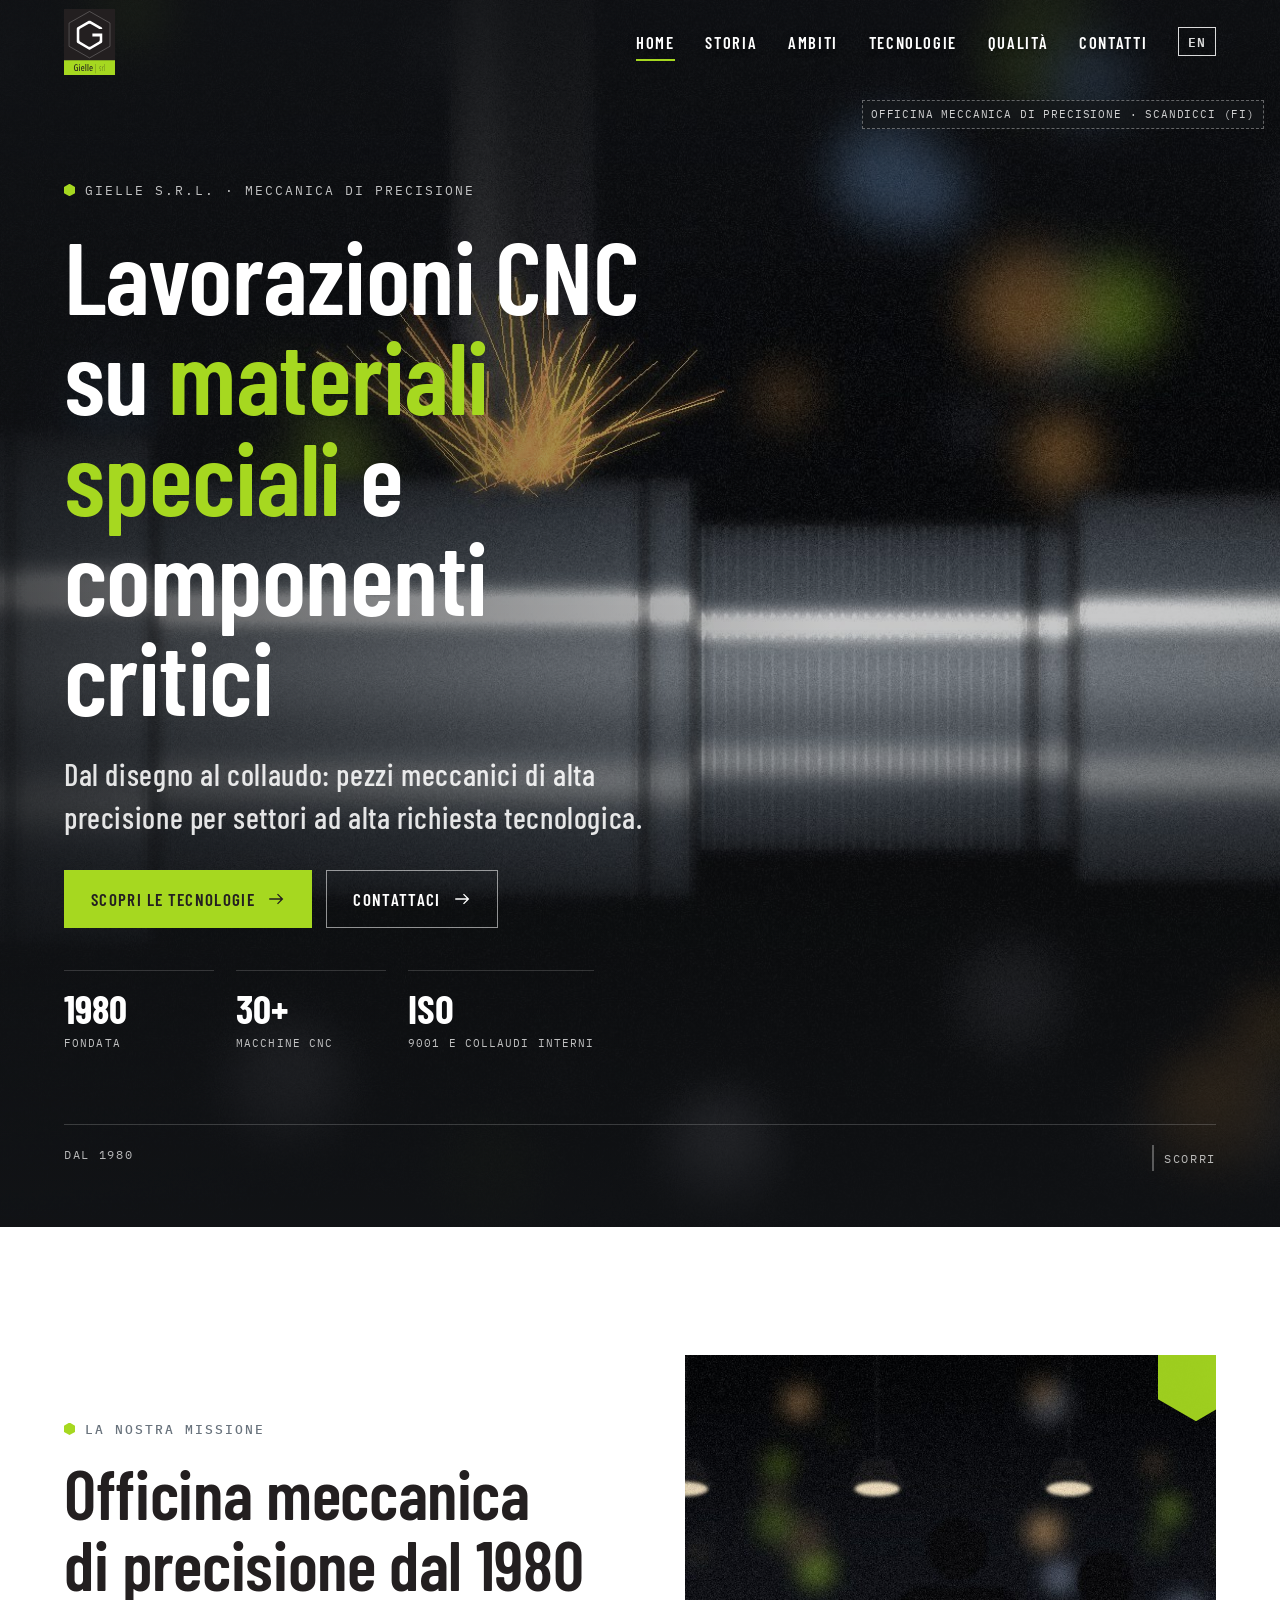
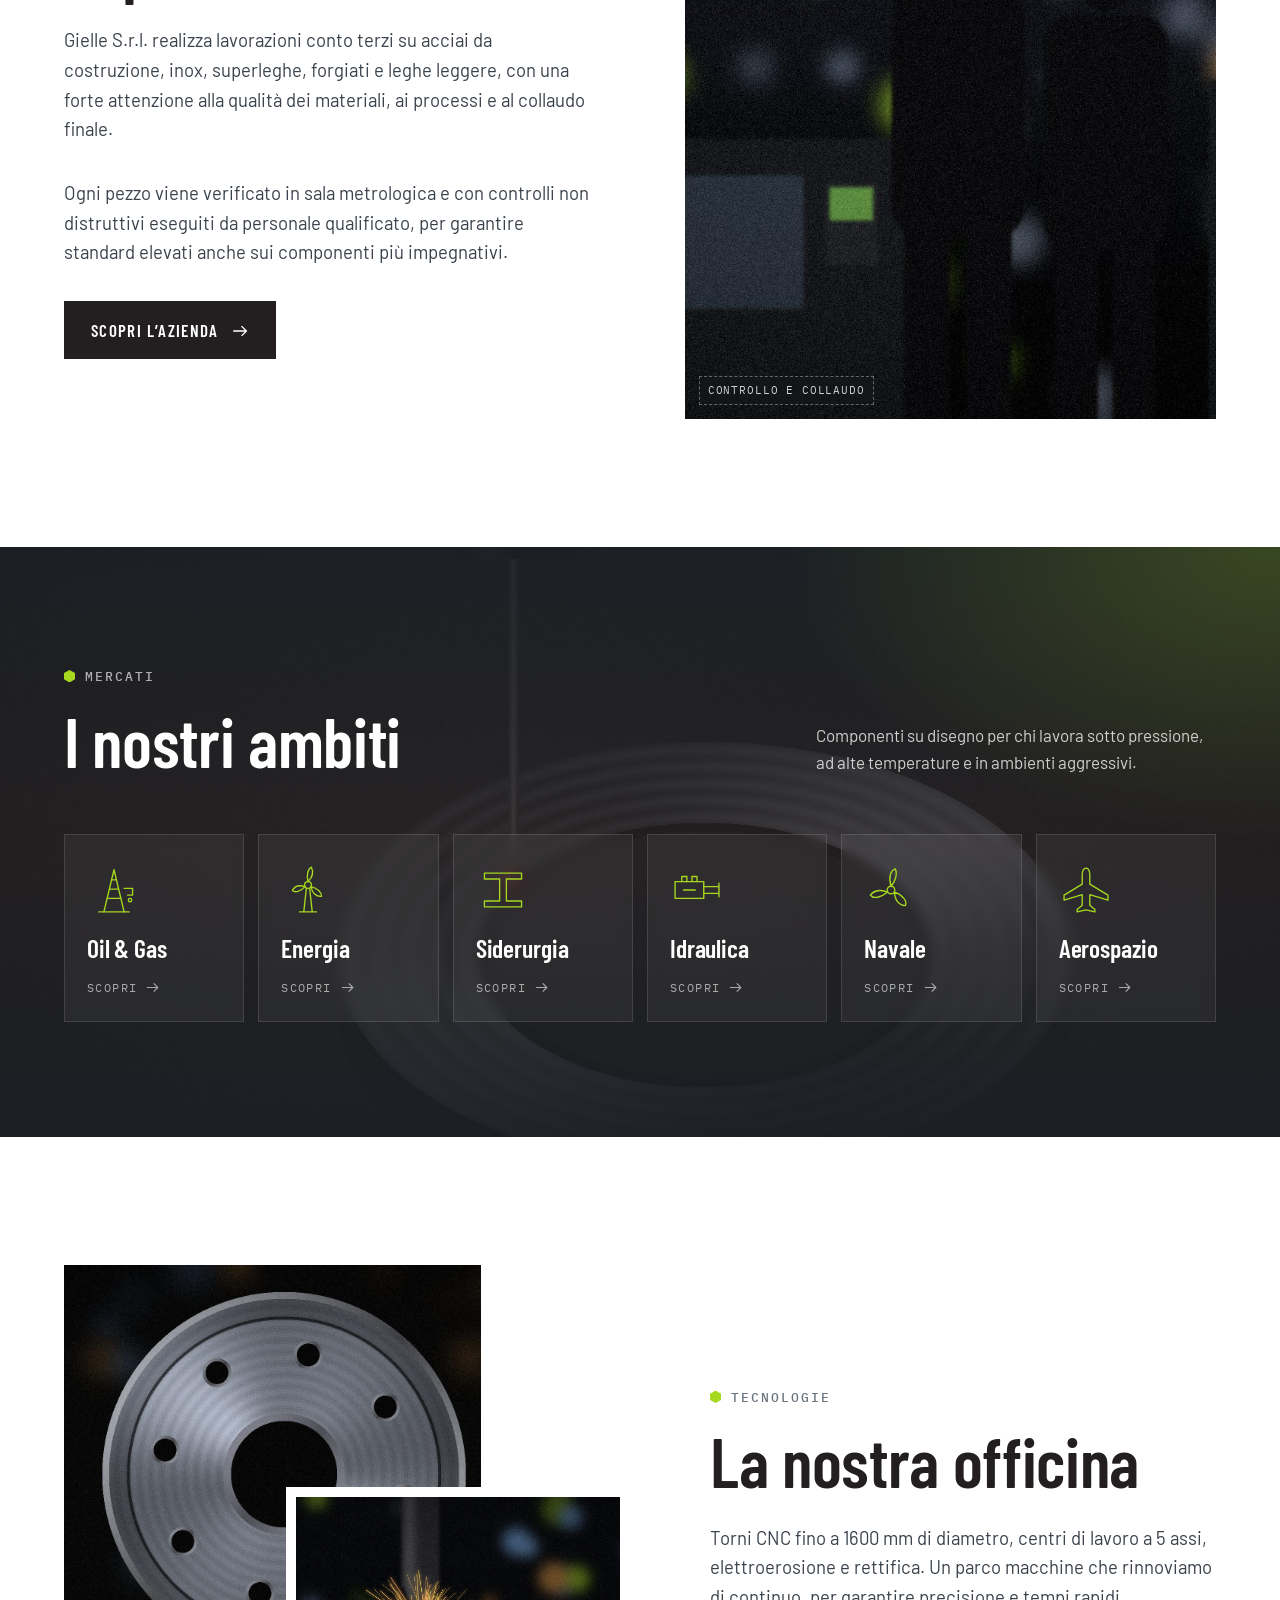
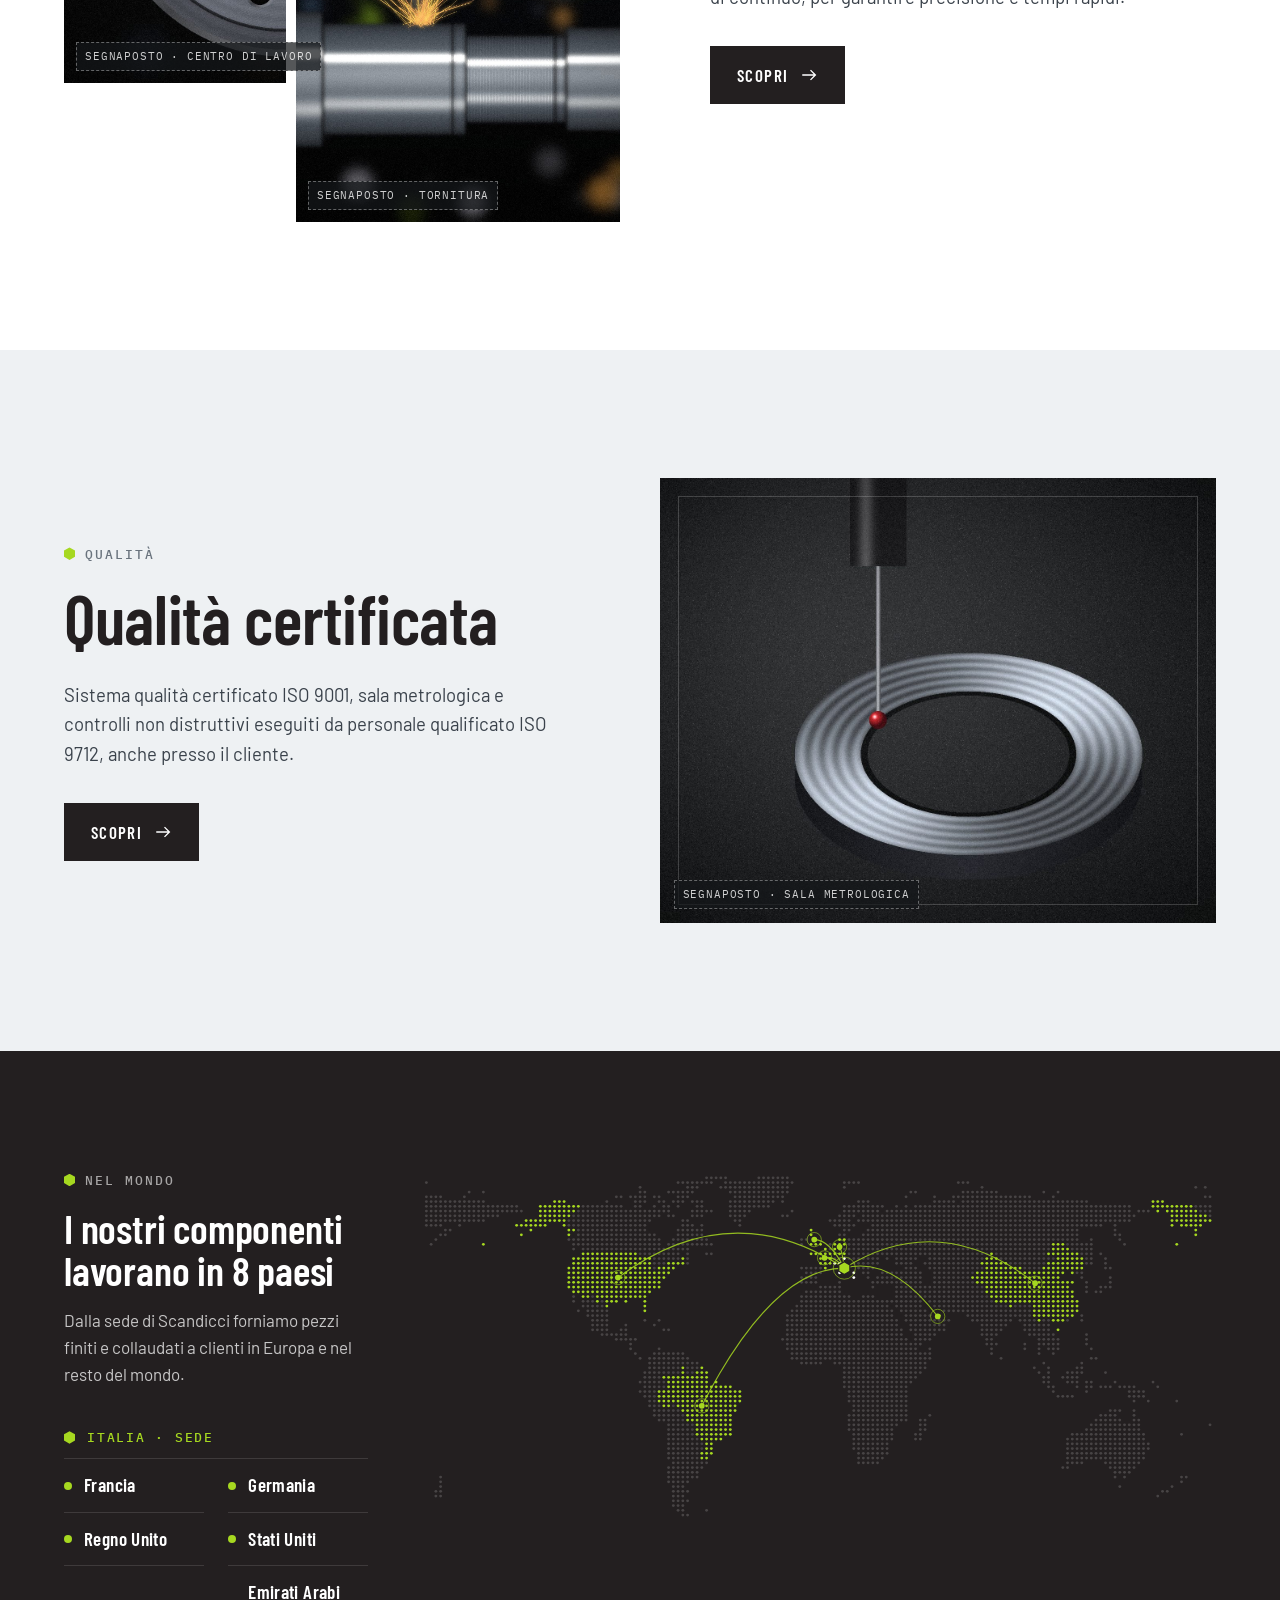
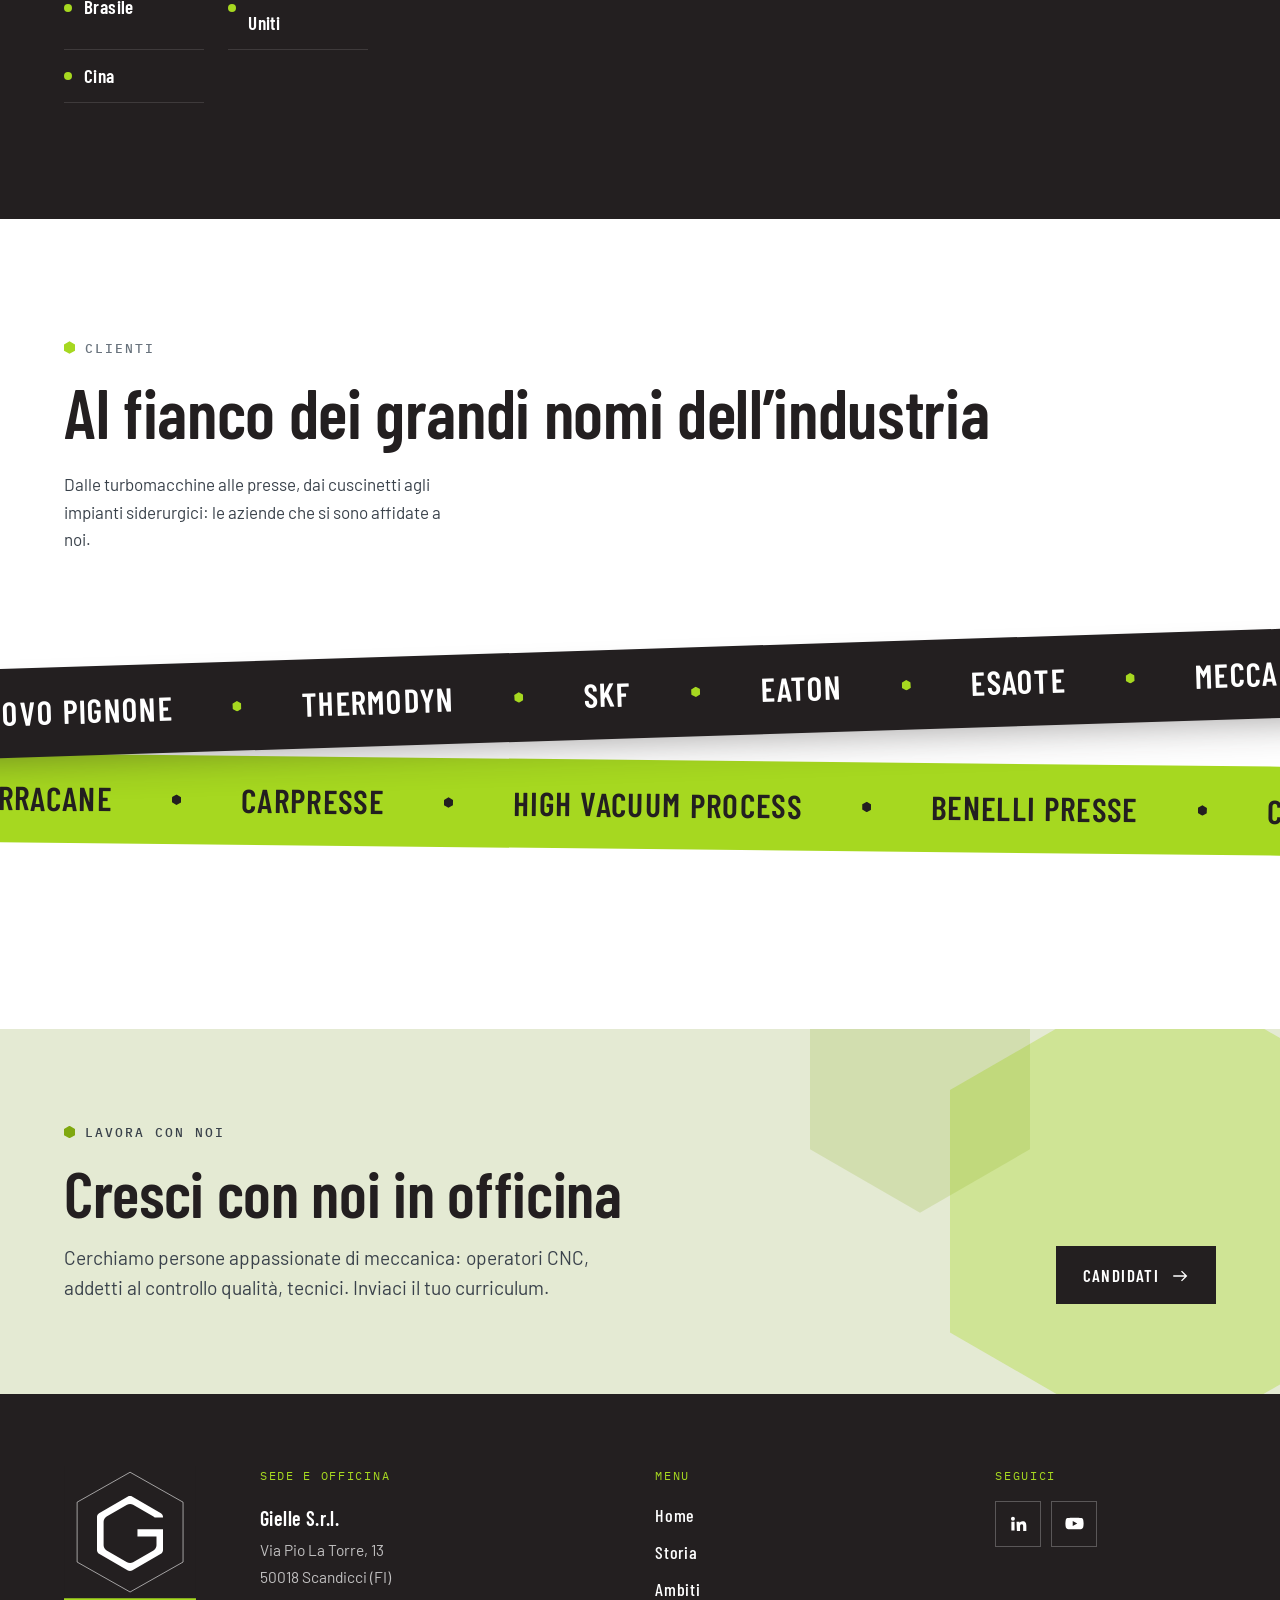
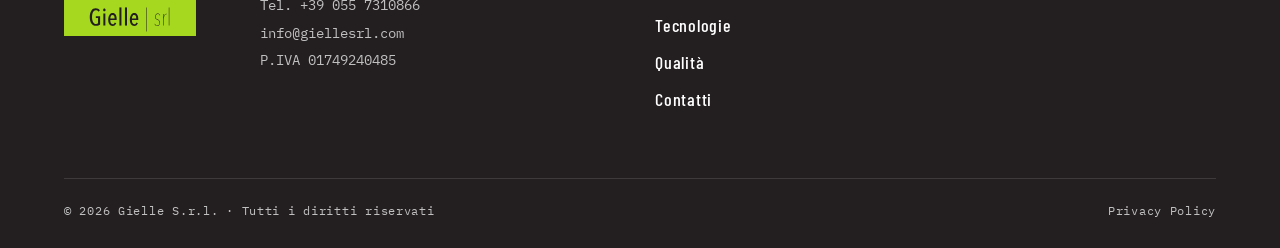
==== commit 07d163e3: "Nuovo ordine del menu, Qualità senza laboratorio, testo lavorazioni esterne - Menu (header, mobile e" ====
--- a/index.html
+++ b/index.html
@@ -33,9 +33,9 @@
     <nav class="nav" aria-label="Menu principale">
       <a href="index.html" aria-current="page">Home</a>
       <a href="pagine/storia.html">Storia</a>
-      <a href="pagine/qualita.html">Qualità</a>
       <a href="pagine/ambiti.html">Ambiti</a>
       <a href="pagine/tecnologie.html">Tecnologie</a>
+      <a href="pagine/qualita.html">Qualità</a>
       <a href="pagine/contatti.html">Contatti</a>
       <a class="lang" href="#" lang="en" hreflang="en" title="English version (in preparazione)">EN</a>
     </nav>
@@ -44,9 +44,9 @@
   <nav class="mnav" id="mnav" aria-label="Menu mobile"><div class="mwrap">
     <a href="index.html" aria-current="page">Home <span>01</span></a>
     <a href="pagine/storia.html">Storia <span>02</span></a>
-    <a href="pagine/qualita.html">Qualità <span>03</span></a>
-    <a href="pagine/ambiti.html">Ambiti <span>04</span></a>
-    <a href="pagine/tecnologie.html">Tecnologie <span>05</span></a>
+    <a href="pagine/ambiti.html">Ambiti <span>03</span></a>
+    <a href="pagine/tecnologie.html">Tecnologie <span>04</span></a>
+    <a href="pagine/qualita.html">Qualità <span>05</span></a>
     <a href="pagine/contatti.html">Contatti <span>06</span></a>
     <a href="#" lang="en">English <span>EN</span></a>
   </div></nav>
@@ -82,12 +82,12 @@
       <span class="eyebrow">La nostra missione</span>
       <h2 id="about-title">Officina meccanica di precisione dal 1980</h2>
       <p class="lead">Gielle S.r.l. realizza lavorazioni conto terzi su acciai da costruzione, inox, superleghe, forgiati e leghe leggere, con una forte attenzione alla qualità dei materiali, ai processi e al collaudo finale.</p>
-      <p class="lead">Il nostro laboratorio interno permette di verificare resistenza, durezza, trazione e non distruttivi con personale qualificato, per garantire standard elevati anche sui componenti più impegnativi.</p>
+      <p class="lead">Ogni pezzo viene verificato in sala metrologica e con controlli non distruttivi eseguiti da personale qualificato, per garantire standard elevati anche sui componenti più impegnativi.</p>
       <a class="btn btn-ink" href="pagine/storia.html">Scopri l’azienda <svg><use href="#arrow"/></svg></a>
     </div>
     <div class="media tall rv" style="background-image:url(assets/img/carriere.jpg)" role="img" aria-label="Reparto produttivo Gielle">
       <span class="corner" aria-hidden="true"></span>
-      <span class="ph-tag">Laboratorio e collaudo</span>
+      <span class="ph-tag">Controllo e collaudo</span>
     </div>
   </div>
 </section>
@@ -160,7 +160,7 @@
     <div class="rv">
       <span class="eyebrow">Qualità</span>
       <h2 id="q-title">Qualità certificata</h2>
-      <p class="lead">Sistema qualità certificato ISO 9001, laboratorio prove interno e controlli non distruttivi eseguiti da personale qualificato ISO 9712, anche presso il cliente.</p>
+      <p class="lead">Sistema qualità certificato ISO 9001, sala metrologica e controlli non distruttivi eseguiti da personale qualificato ISO 9712, anche presso il cliente.</p>
       <a class="btn btn-ink" href="pagine/qualita.html">Scopri <svg><use href="#arrow"/></svg></a>
     </div>
   </div>
@@ -228,9 +228,9 @@
         <ul class="f-links">
           <li><a href="index.html">Home</a></li>
           <li><a href="pagine/storia.html">Storia</a></li>
-          <li><a href="pagine/qualita.html">Qualità</a></li>
           <li><a href="pagine/ambiti.html">Ambiti</a></li>
           <li><a href="pagine/tecnologie.html">Tecnologie</a></li>
+          <li><a href="pagine/qualita.html">Qualità</a></li>
           <li><a href="pagine/contatti.html">Contatti</a></li>
         </ul>
       </div>
--- a/css/style.css
+++ b/css/style.css
@@ -245,6 +245,7 @@
 
 /* Passi del processo */
 .steps{list-style:none;margin:0;padding:0;display:grid;grid-template-columns:repeat(4,minmax(0,1fr));gap:clamp(20px,2.4cqi,36px)}
+.steps.three{grid-template-columns:repeat(3,minmax(0,1fr))}
 .steps li{border-top:2px solid var(--ink);padding-top:22px;display:grid;gap:10px;align-content:start}
 .step-n{font-family:var(--f-mono);font-size:13px;color:var(--lime-deep);letter-spacing:.1em}
 .steps h3{font-size:28px}
@@ -495,7 +496,7 @@
 /* ---------- Pagine interne: responsive ---------- */
 @container site (max-width:1060px){
   .trio.four{grid-template-columns:repeat(2,minmax(0,1fr))}
-  .steps,.ndt{grid-template-columns:repeat(2,minmax(0,1fr))}
+  .steps,.steps.three,.ndt{grid-template-columns:repeat(2,minmax(0,1fr))}
 }
 @container site (max-width:820px){
   .intro-grid,.contact-grid{grid-template-columns:minmax(0,1fr)}
@@ -511,7 +512,7 @@
   .tl-item{grid-template-columns:minmax(0,1fr);gap:4px;padding-left:34px}
   .tl-item::before{left:-1px;top:30px}
   .tl-year{font-size:40px}
-  .trio.four,.steps,.ndt{grid-template-columns:minmax(0,1fr)}
+  .trio.four,.steps,.steps.three,.ndt{grid-template-columns:minmax(0,1fr)}
   .sector{grid-template-columns:minmax(0,1fr)}
   .sector .ico{grid-row:auto;width:48px;height:48px;margin-bottom:10px}
   .frow{grid-template-columns:minmax(0,1fr)}
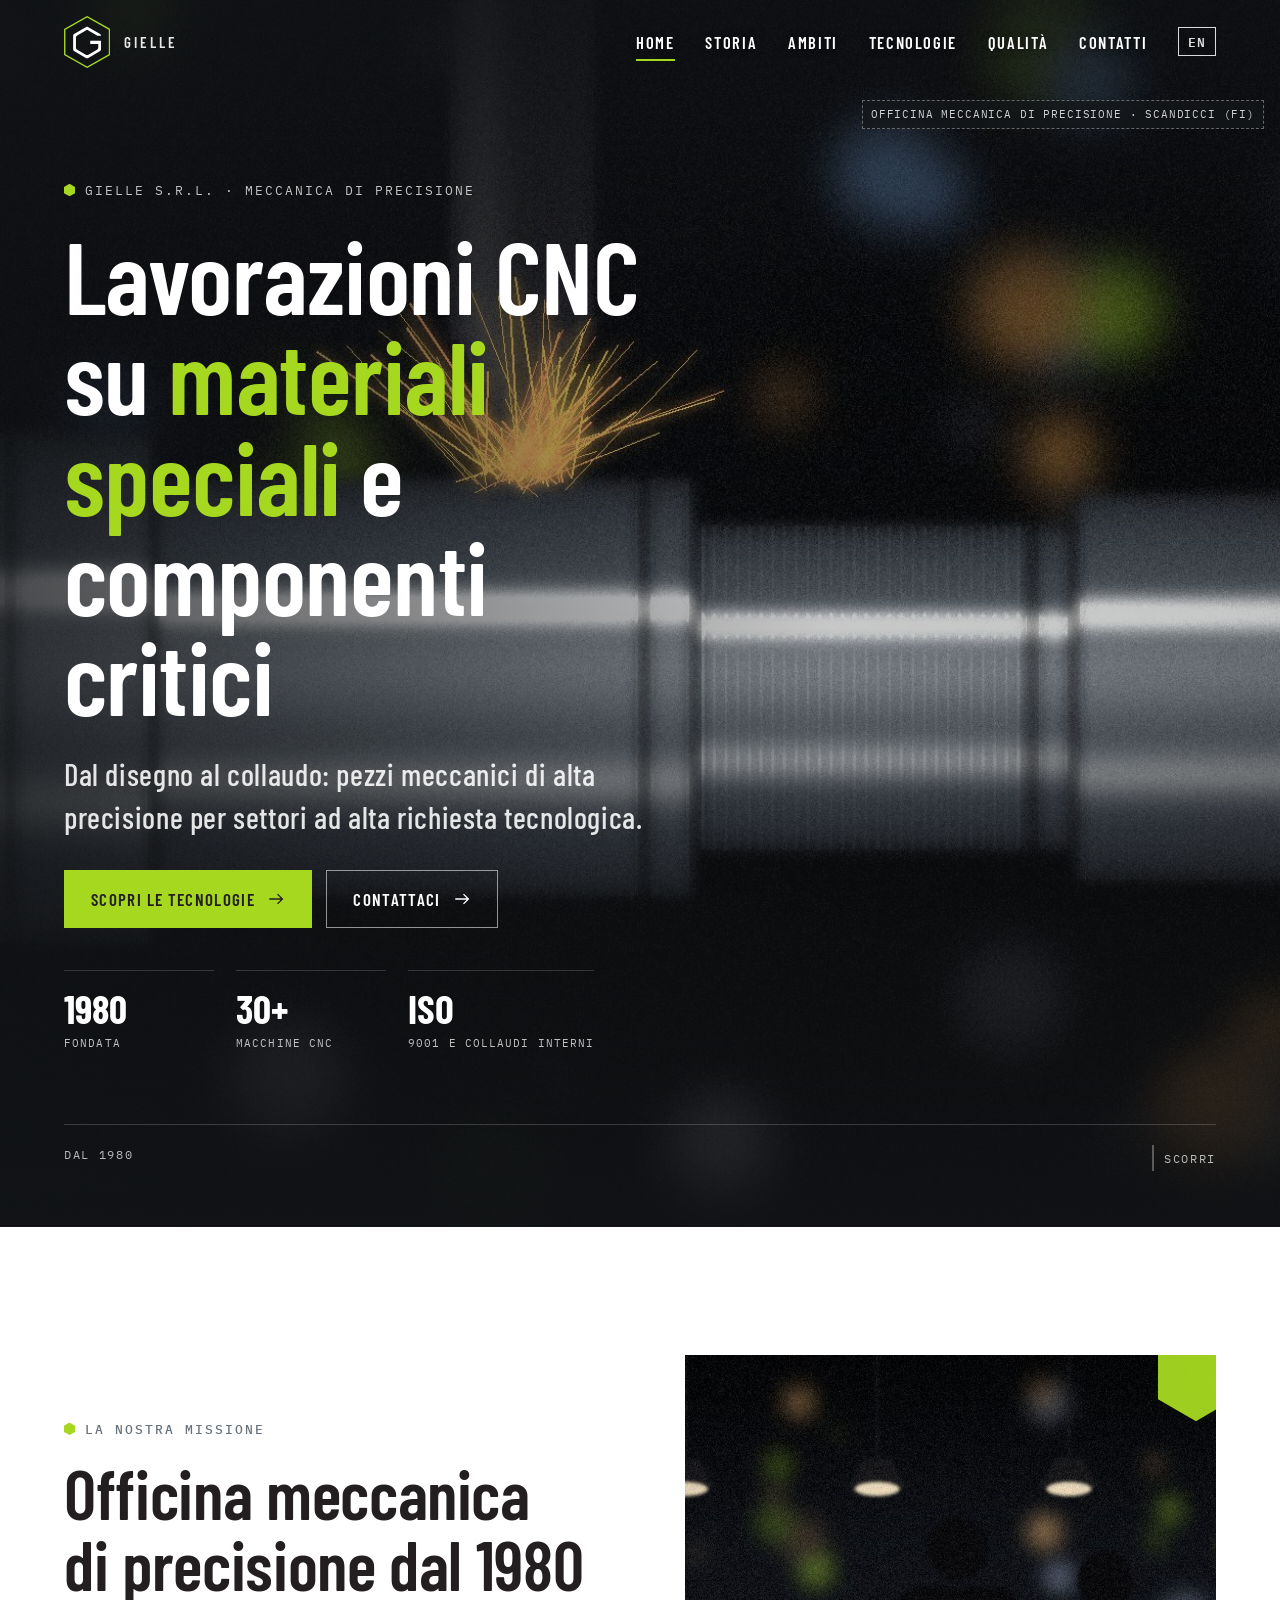
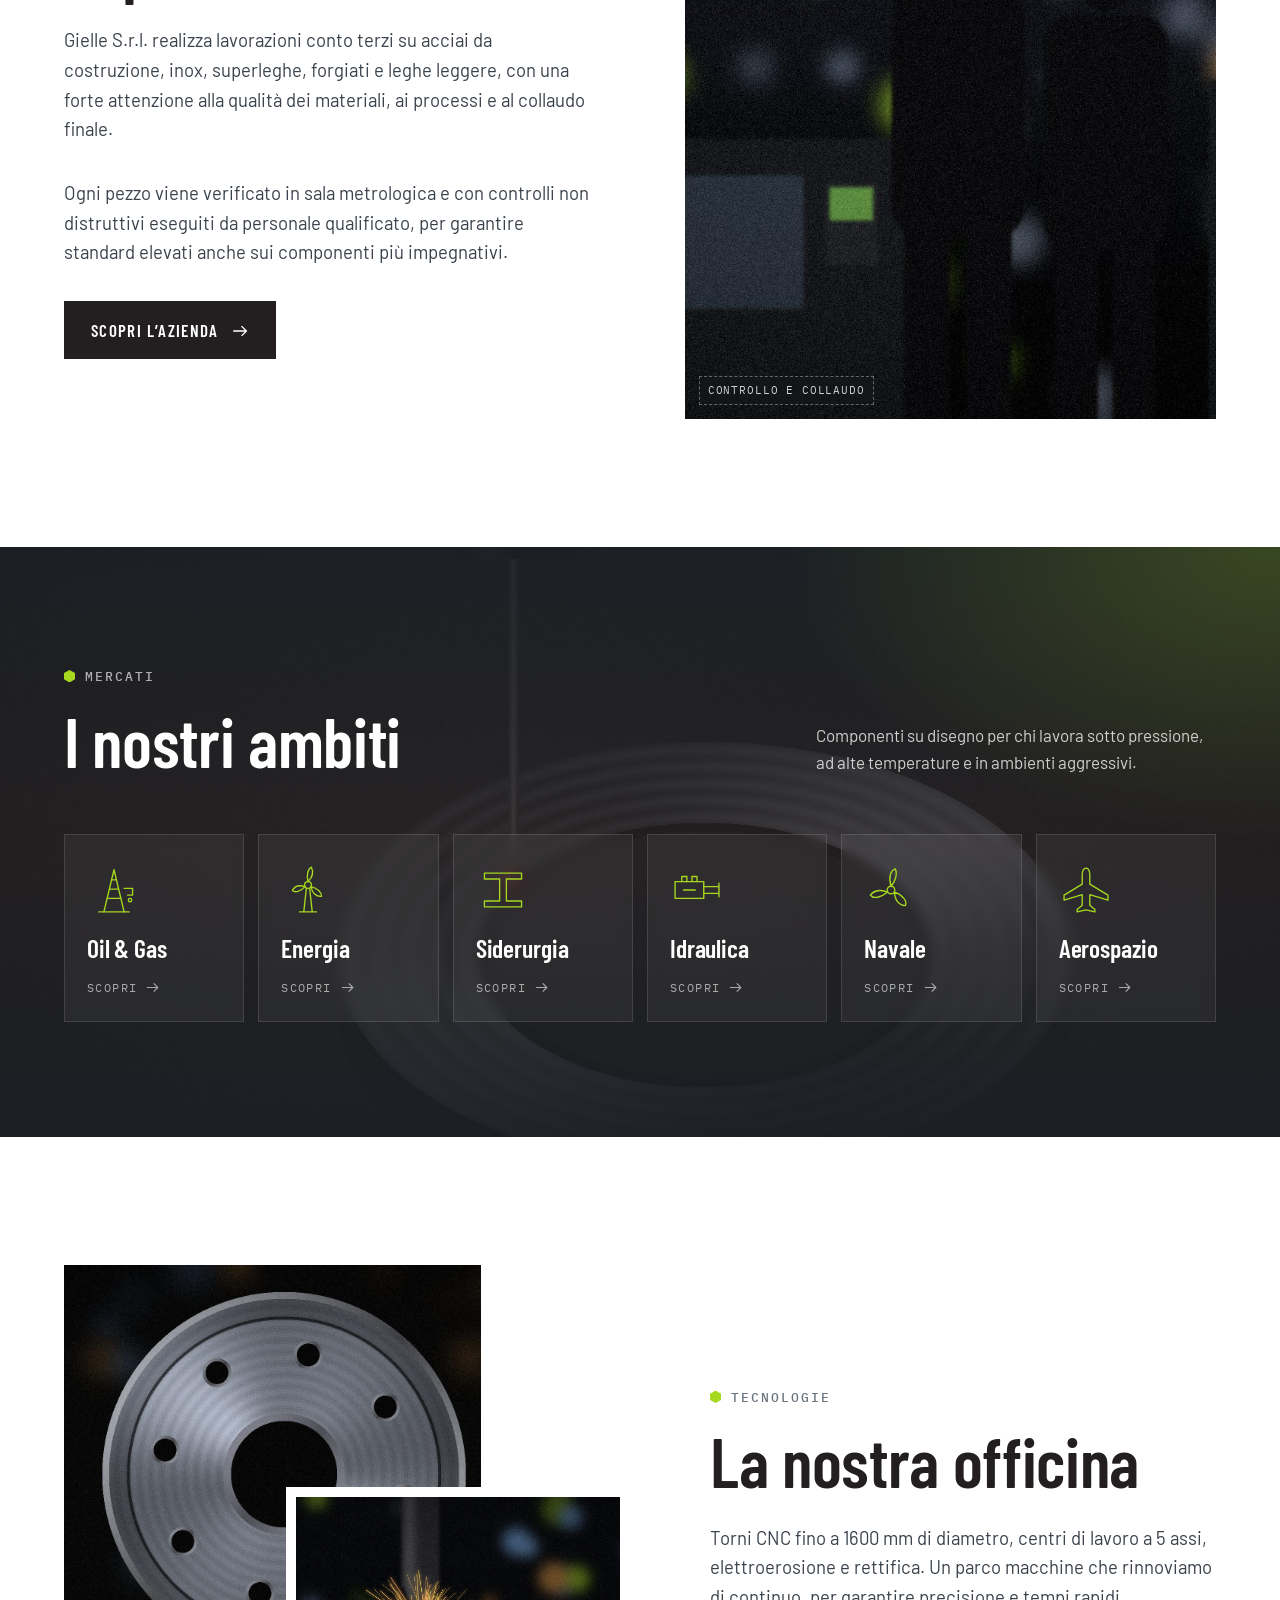
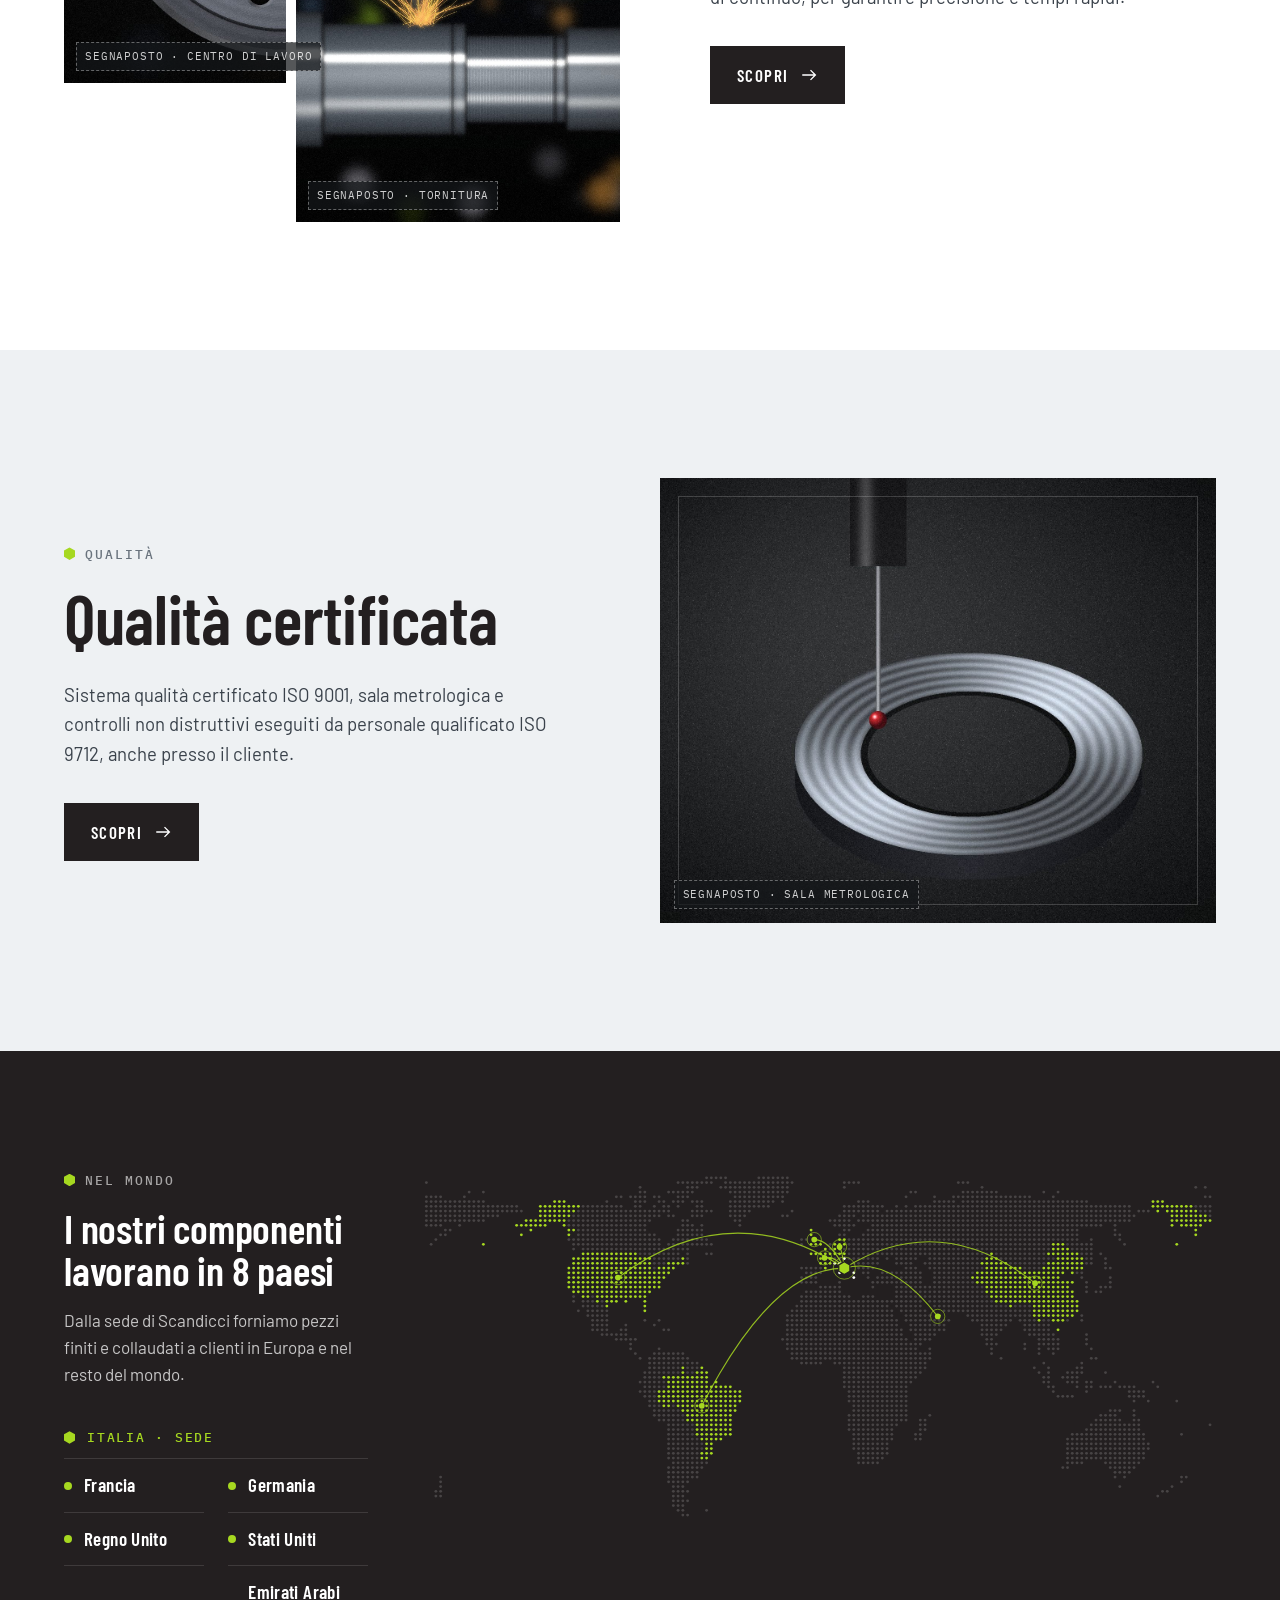
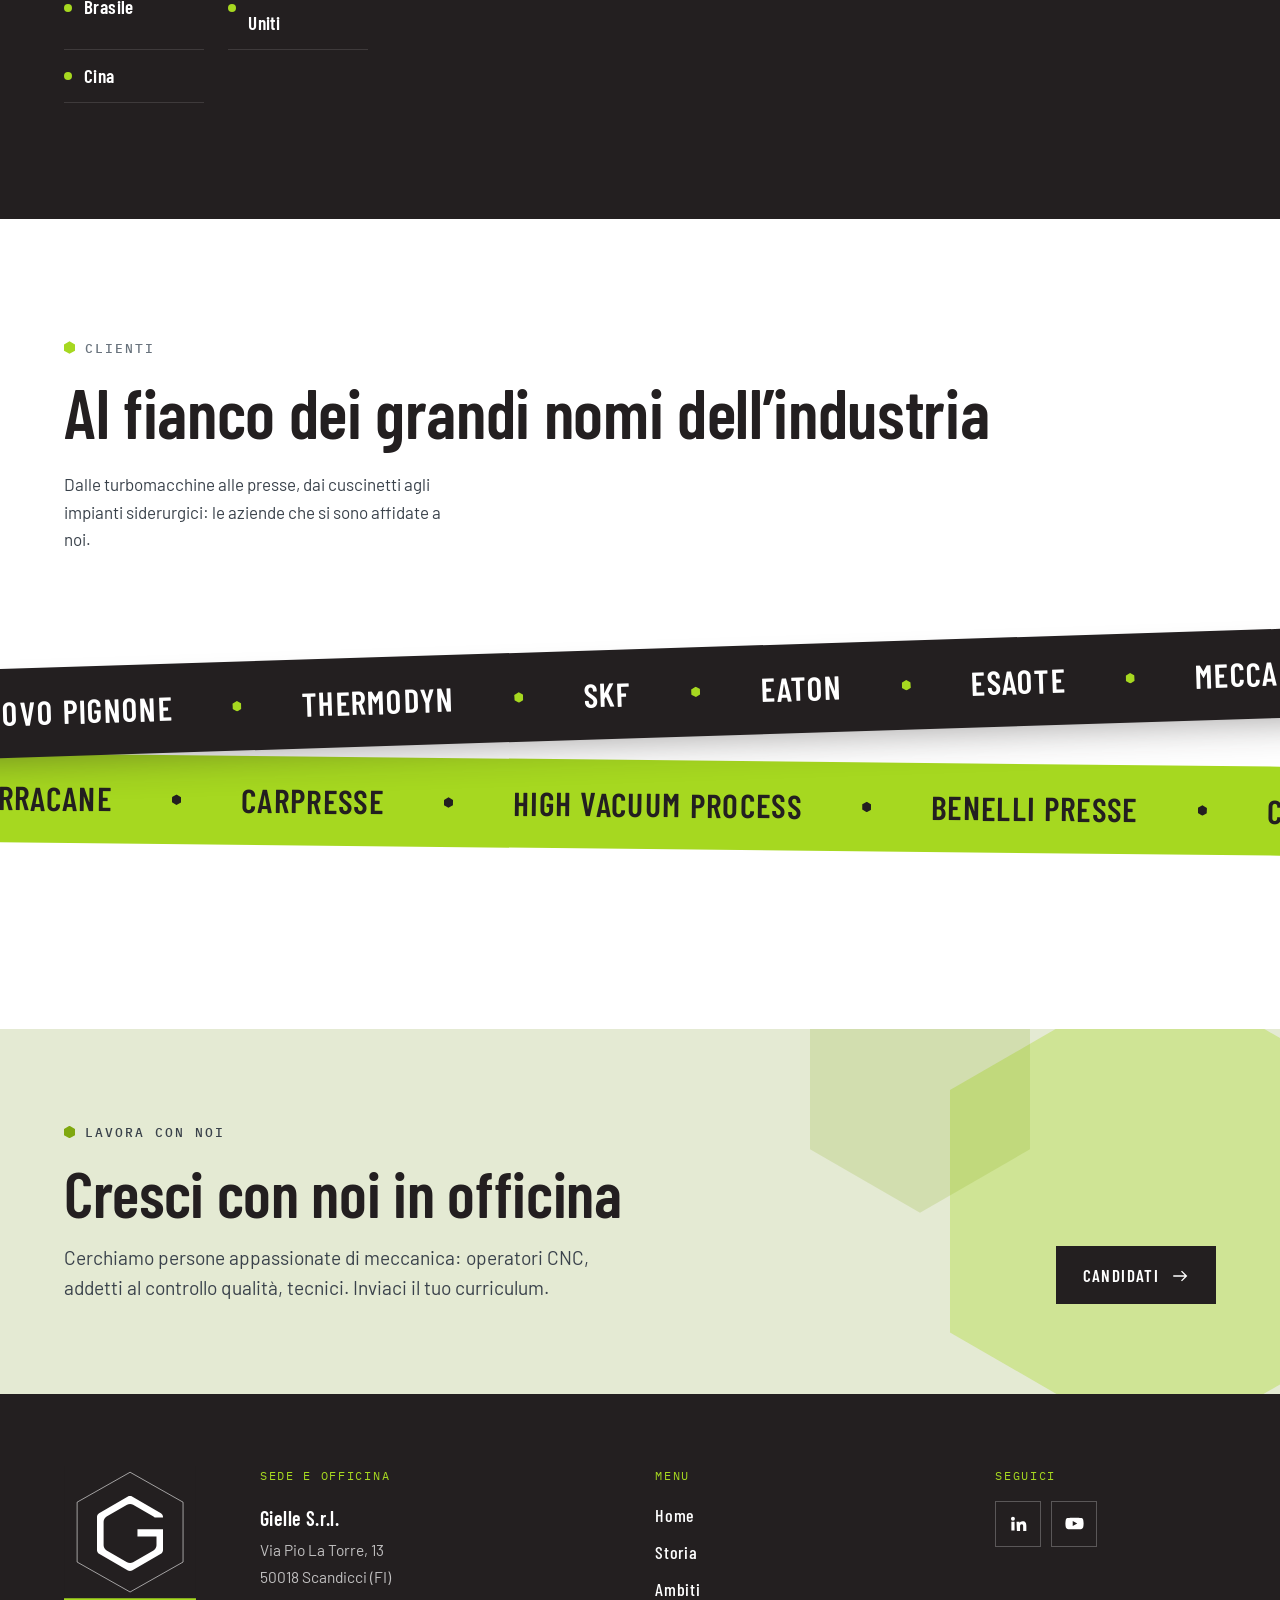
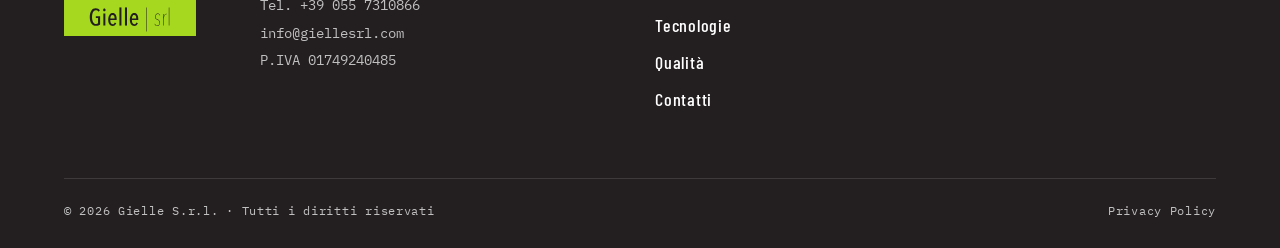
==== commit f4780510: "Home: stesso logo delle altre pagine nell'header Co-Authored-By: Claude Opus 5.5 <noreply@anthropic." ====
--- a/index.html
+++ b/index.html
@@ -28,7 +28,8 @@
 <header class="header header--init" id="hdr">
   <div class="wrap">
     <a class="brand" href="index.html" aria-label="Gielle S.r.l. – Home">
-      <img class="brand-mark" src="assets/logo/gielle-logo-istituzionale.svg" alt="Gielle S.r.l." width="52" height="66">
+      <svg viewBox="0 0 187.78 211.13" aria-hidden="true"><use href="#gl"/></svg>
+      <span class="brand-name">Gielle</span>
     </a>
     <nav class="nav" aria-label="Menu principale">
       <a href="index.html" aria-current="page">Home</a>
--- a/css/style.css
+++ b/css/style.css
@@ -51,7 +51,7 @@
 
 /* ---------- Header ---------- */
 /* Header di tutte le pagine: stato A (in cima) trasparente e sopra il contenuto; stato B (.header--scrolled) bianco semitrasparente.
-   Il colore di menu, hamburger e logo delle pagine interne segue quello dell'header (currentColor); la home usa il logo istituzionale. */
+   Il colore di menu, hamburger e logo delle pagine interne segue quello dell'header (currentColor); stesso logo in tutte le pagine. */
 body::before{display:none}
 .header{position:fixed;top:0;left:0;width:100%;box-sizing:border-box;z-index:100;height:calc(var(--header-h) + env(safe-area-inset-top,0px));padding-top:env(safe-area-inset-top,0px);color:var(--paper);background-color:transparent;box-shadow:none;border:0;backdrop-filter:none;-webkit-backdrop-filter:none;transition:background-color .3s ease,color .3s ease,box-shadow .3s ease}
 .header .wrap{height:100%;display:flex;align-items:center;justify-content:space-between;gap:24px}
@@ -339,6 +339,32 @@
 .form.dark .form-msg.ok{color:var(--lime)}
 .form.dark .form-msg.err{color:#FF8A7A}
 .prose{max-width:760px}
+/* Tecnologie, lavorazioni esterne: tre gruppi di trattamenti e il percorso del pezzo */
+.ext-grid{display:grid;grid-template-columns:repeat(3,minmax(0,1fr));gap:clamp(14px,1.6cqi,24px)}
+.ext-card{background:var(--paper);border-top:3px solid var(--lime);padding:clamp(24px,2.8cqi,38px);display:grid;gap:14px;align-content:start;transition:transform .3s,box-shadow .3s}
+.ext-card:hover{transform:translateY(-4px);box-shadow:0 18px 36px -22px rgba(35,31,32,.35)}
+.ext-n{font-family:var(--f-mono);font-size:12.5px;letter-spacing:.14em;color:var(--lime-deep)}
+.ext-card h3{font-size:clamp(26px,2.4cqi,32px)}
+.ext-card ul{list-style:none;margin:6px 0 0;padding:0;display:grid}
+.ext-card li{display:flex;align-items:center;gap:12px;padding:11px 0;border-top:1px solid var(--steel-300);color:var(--steel-700);font-size:16.5px}
+.ext-card li::before{content:"";flex:none;width:9px;height:10.5px;background:var(--lime-deep);clip-path:polygon(50% 0,100% 25%,100% 75%,50% 100%,0 75%,0 25%)}
+.ext-flow{list-style:none;margin:clamp(28px,3.5cqi,48px) 0 0;padding:0;display:grid;grid-template-columns:repeat(4,minmax(0,1fr));counter-reset:ef;border:1px solid var(--steel-300);background:var(--paper)}
+.ext-flow li{counter-increment:ef;position:relative;padding:18px 22px 18px 54px;font-family:var(--f-display);font-weight:600;font-size:18px;letter-spacing:.02em;line-height:1.2;display:flex;align-items:center}
+.ext-flow li+li{border-left:1px solid var(--steel-300)}
+.ext-flow li::before{content:counter(ef);position:absolute;left:20px;top:50%;transform:translateY(-50%);width:24px;height:27px;display:grid;place-items:center;font-family:var(--f-mono);font-size:12px;font-weight:500;background:var(--ink);color:var(--lime);clip-path:polygon(50% 0,100% 25%,100% 75%,50% 100%,0 75%,0 25%)}
+.ext-flow li:nth-child(2)::before{background:var(--lime);color:var(--ink)}
+@container site (max-width:1060px){
+  .ext-flow{grid-template-columns:repeat(2,minmax(0,1fr))}
+  .ext-flow li:nth-child(3){border-left:0}
+  .ext-flow li:nth-child(n+3){border-top:1px solid var(--steel-300)}
+}
+@container site (max-width:820px){
+  .ext-grid{grid-template-columns:minmax(0,1fr)}
+}
+@container site (max-width:560px){
+  .ext-flow{grid-template-columns:minmax(0,1fr)}
+  .ext-flow li+li{border-left:0;border-top:1px solid var(--steel-300)}
+}
 .cta-band .wrap{padding-block:clamp(64px,7cqi,100px)}
 
 /* ---------- Home ---------- */
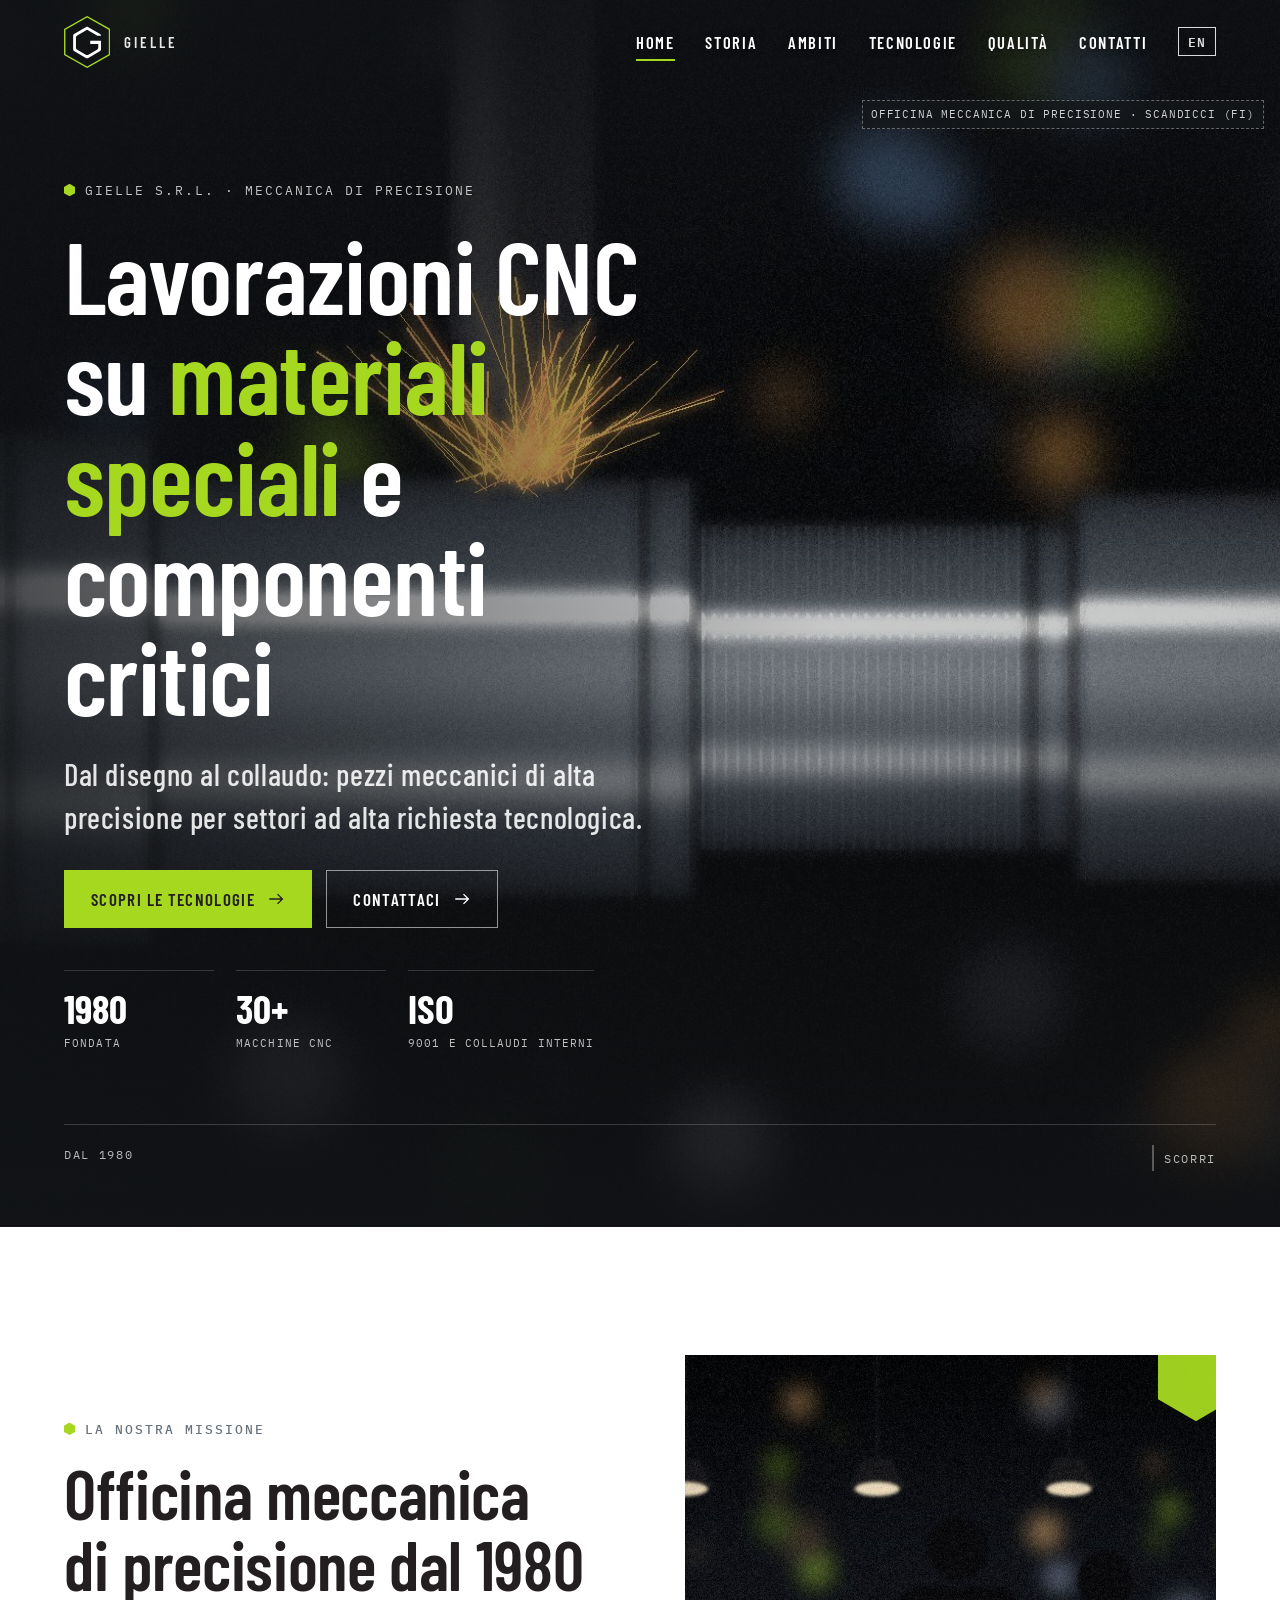
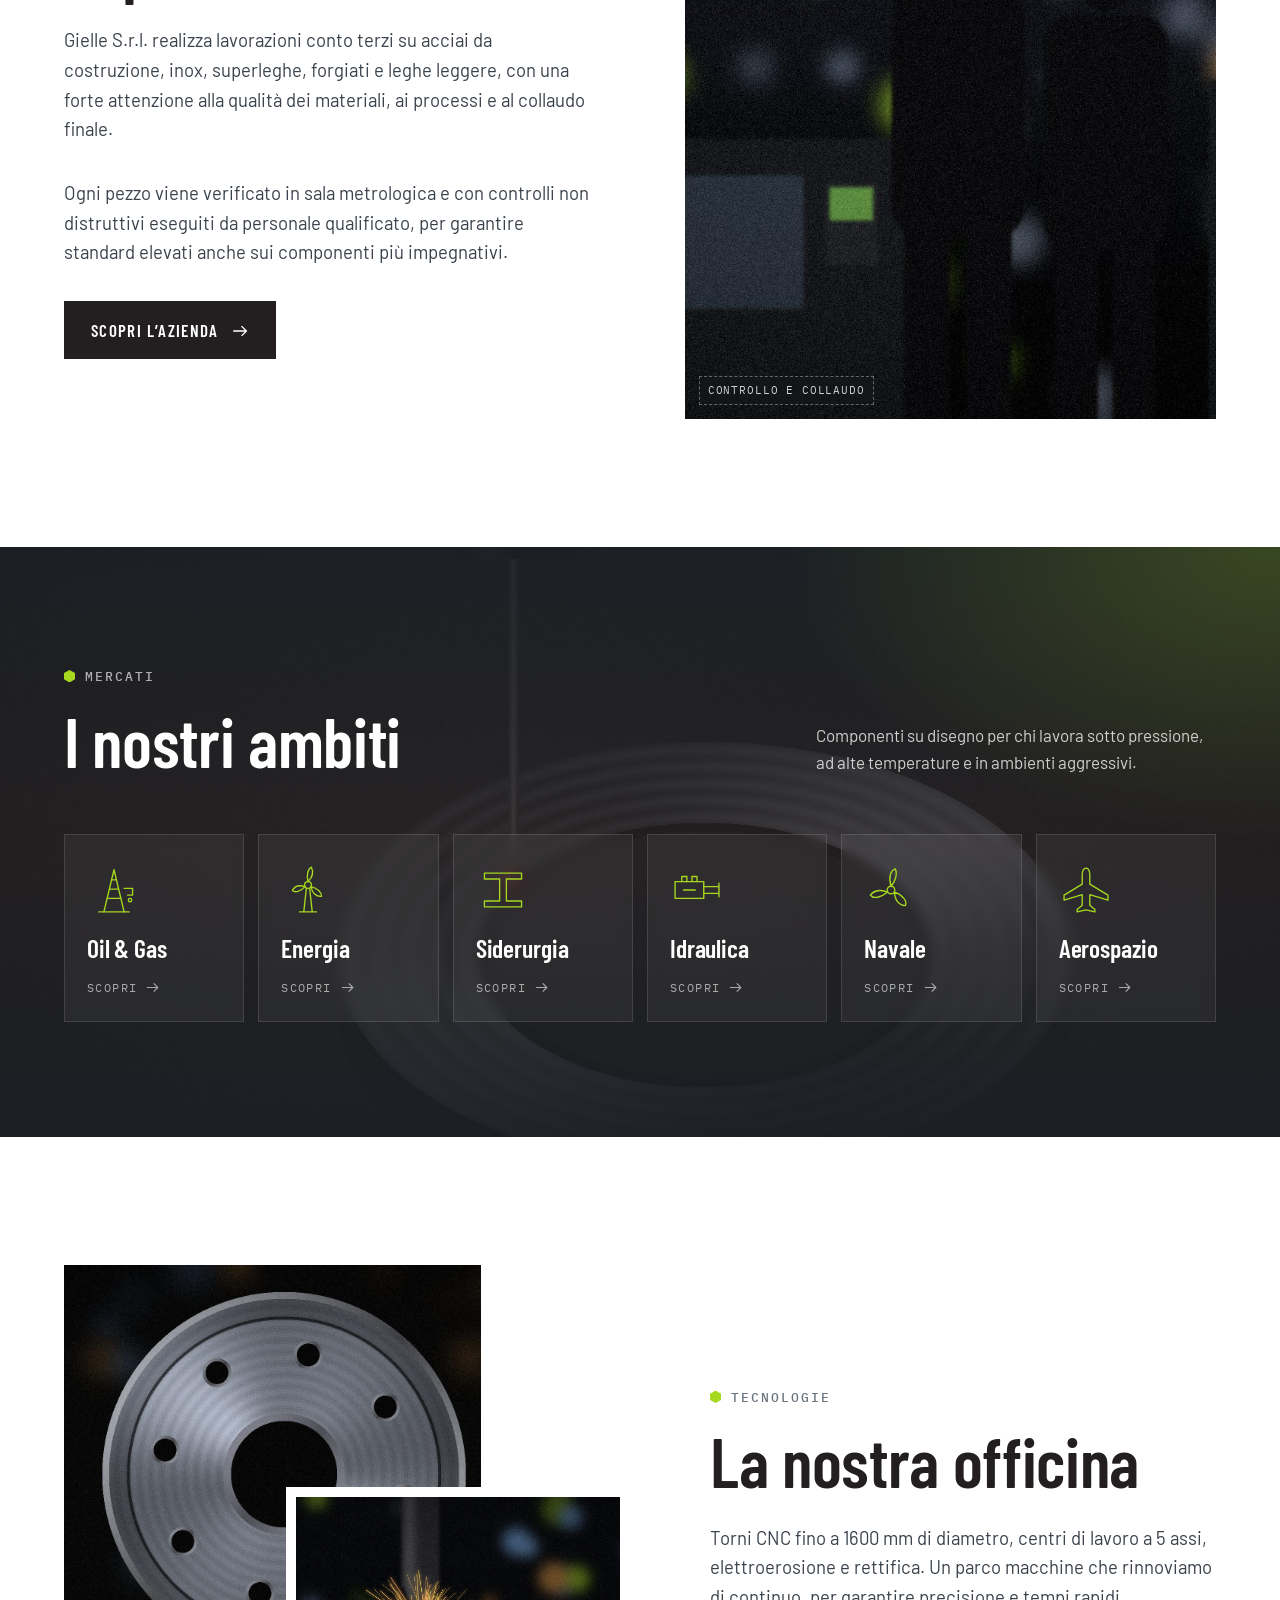
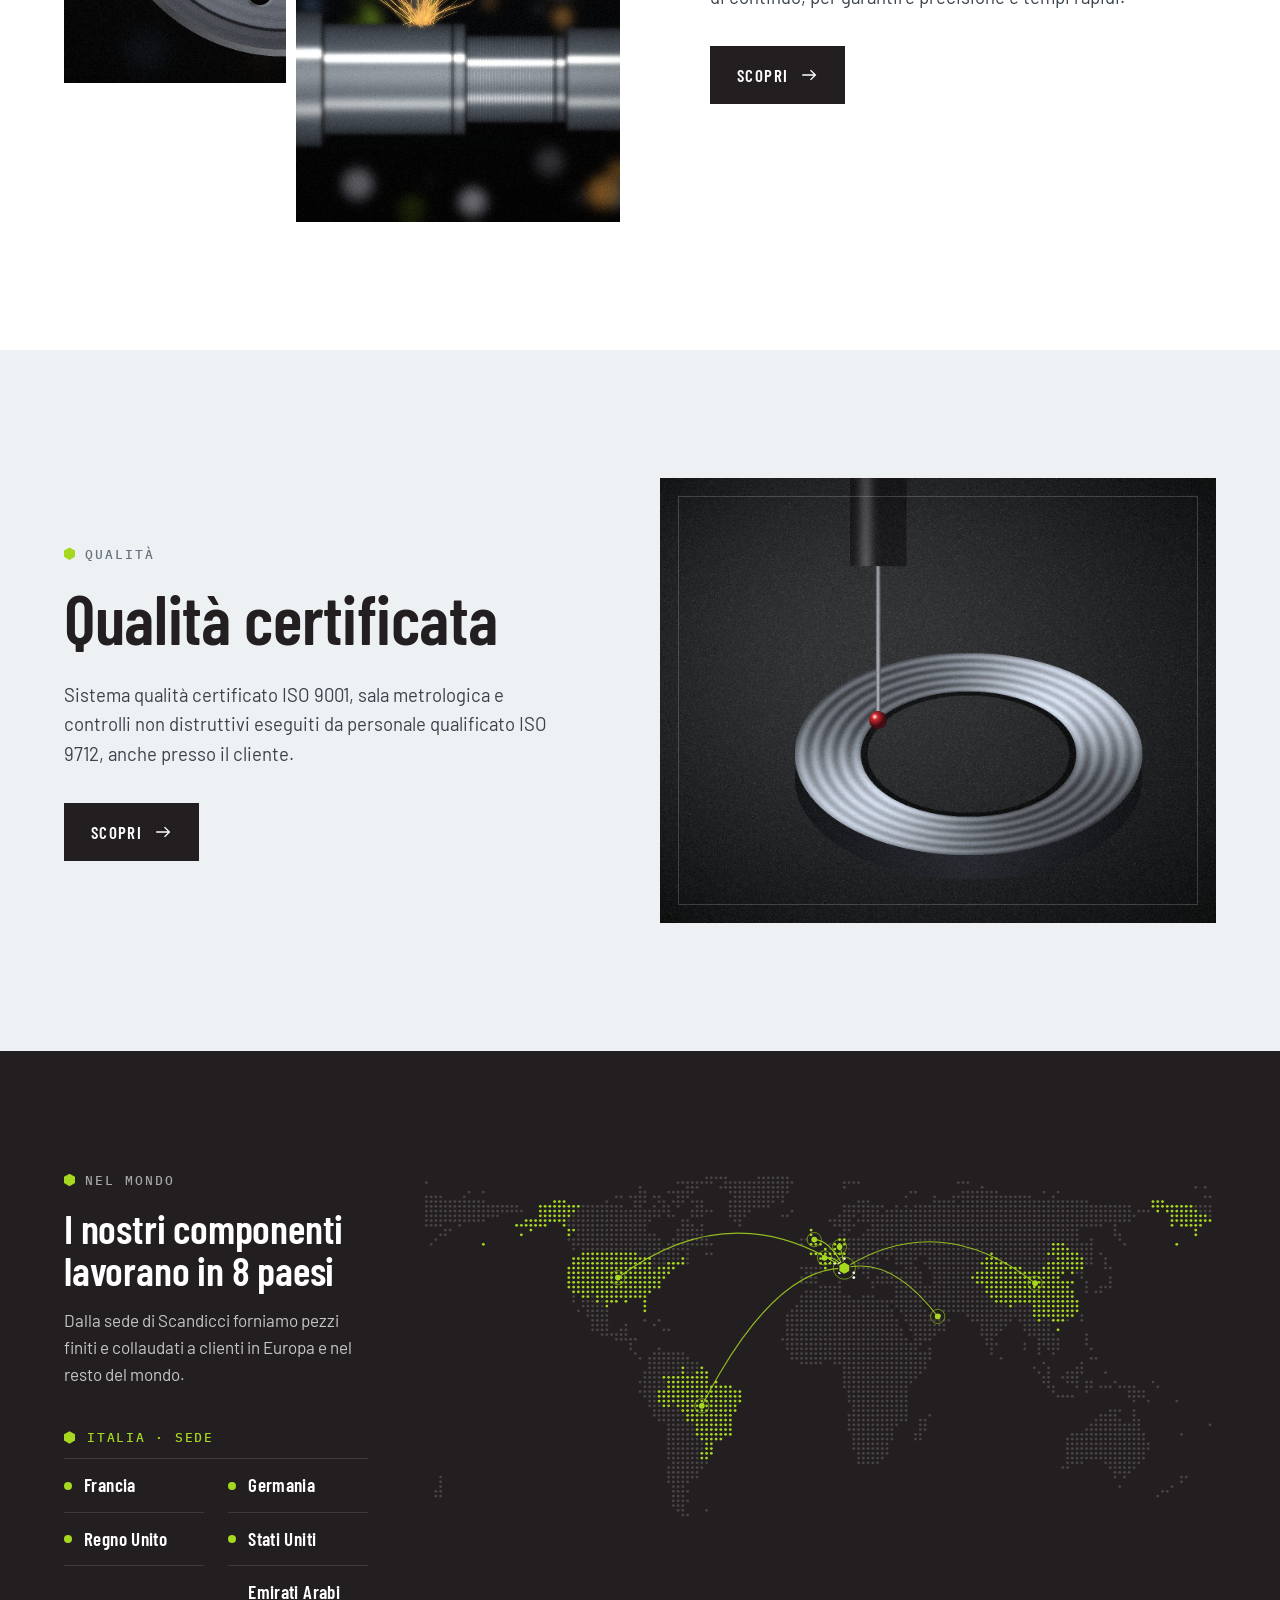
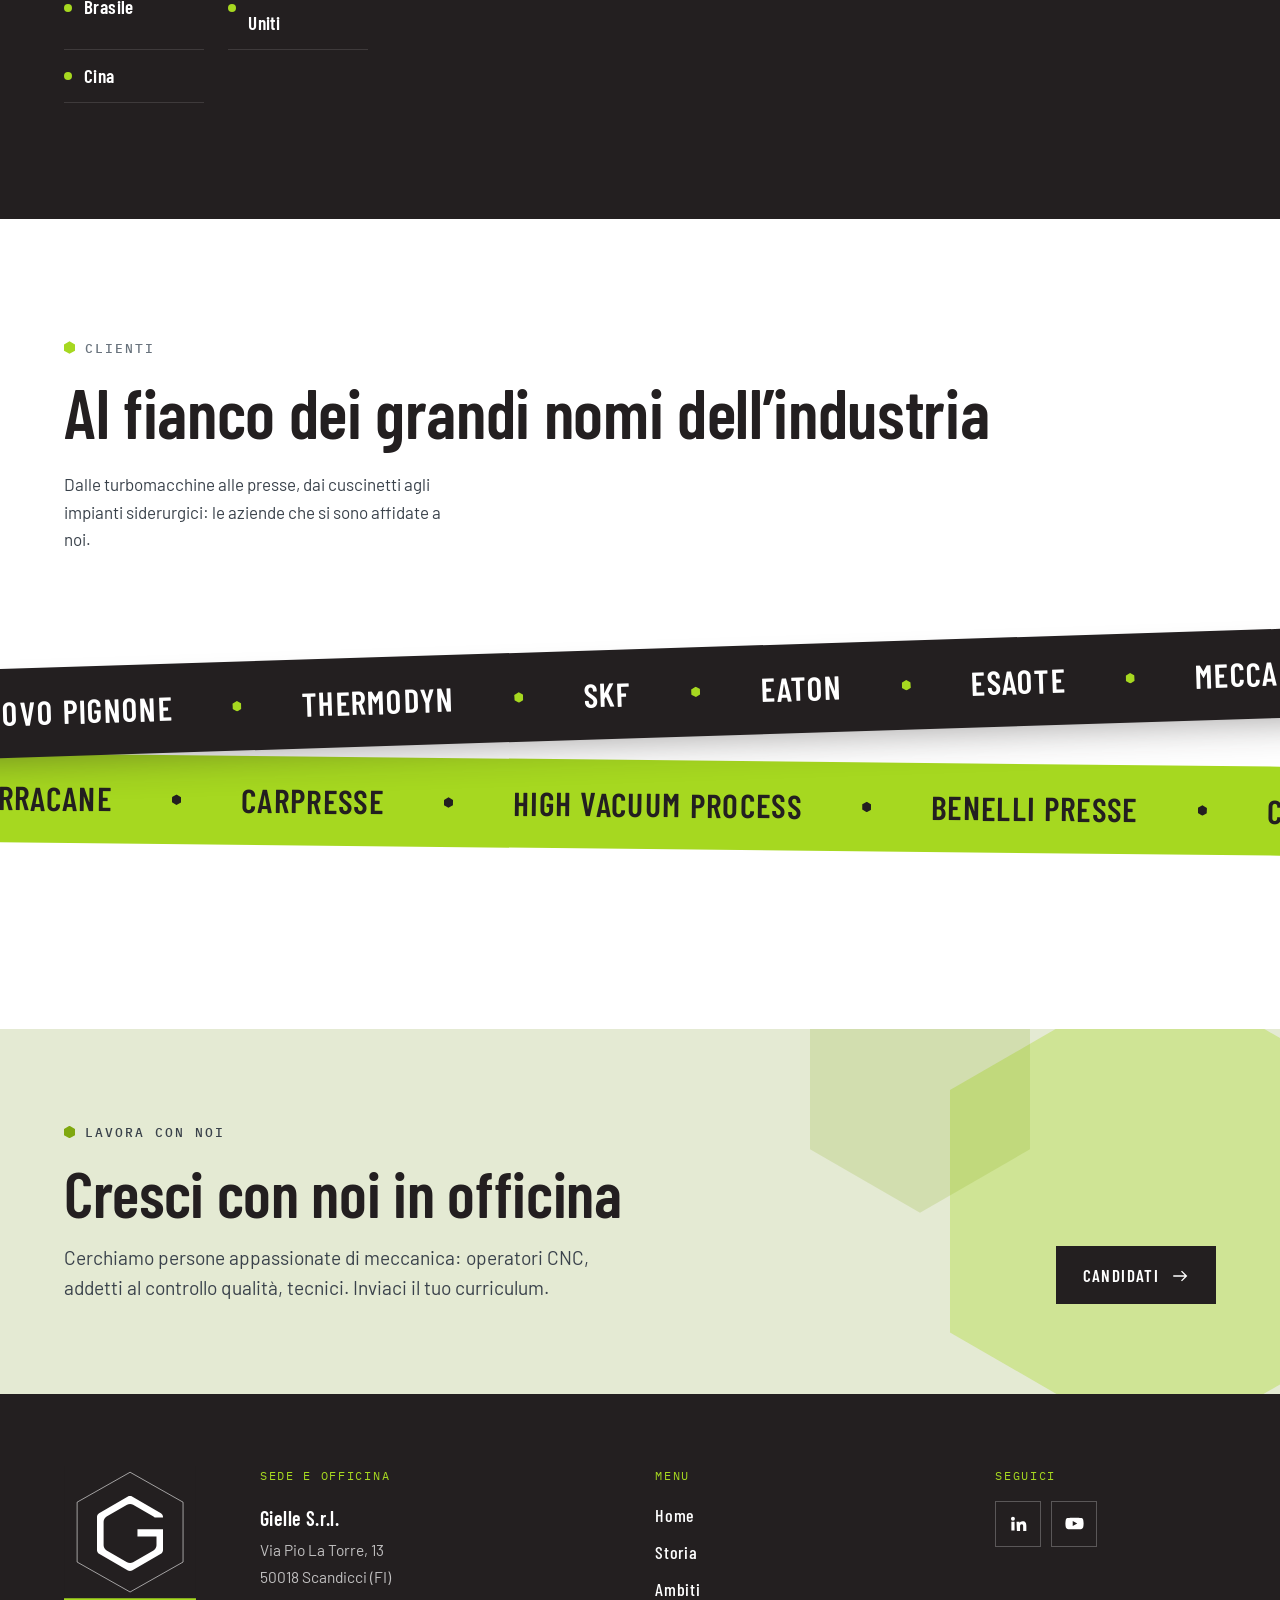
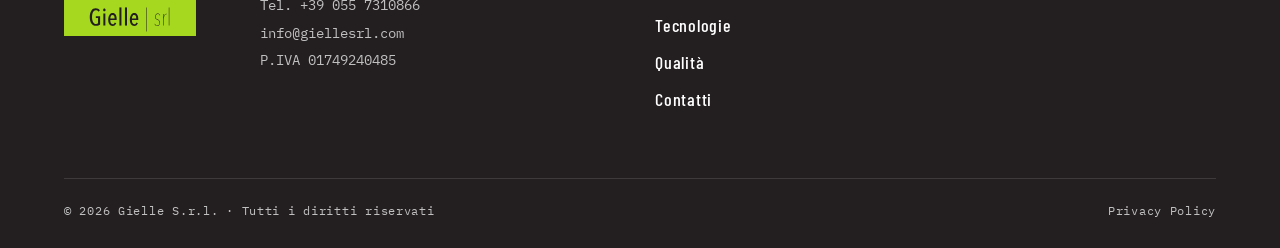
==== commit 13bd913d: "Tolte le scritte "Segnaposto" dalle foto in tutte le pagine Co-Authored-By: Claude Opus 5.5 <noreply" ====
--- a/index.html
+++ b/index.html
@@ -140,8 +140,8 @@
 <section class="split h-shop" aria-labelledby="shop-title">
   <div class="wrap split-grid">
     <div class="duo rv">
-      <div class="media duo-a" style="background-image:url(assets/img/officina.jpg)" role="img" aria-label="Pezzo tornito"><span class="ph-tag">Segnaposto · centro di lavoro</span></div>
-      <div class="media duo-b" style="background-image:url(assets/img/hero.jpg)" role="img" aria-label="Tornitura CNC"><span class="ph-tag">Segnaposto · tornitura</span></div>
+      <div class="media duo-a" style="background-image:url(assets/img/officina.jpg)" role="img" aria-label="Pezzo tornito"></div>
+      <div class="media duo-b" style="background-image:url(assets/img/hero.jpg)" role="img" aria-label="Tornitura CNC"></div>
     </div>
     <div class="rv">
       <span class="eyebrow">Tecnologie</span>
@@ -156,7 +156,6 @@
   <div class="wrap split-grid">
     <div class="media rv" style="background-image:url(assets/img/metrologia.jpg)" role="img" aria-label="Macchina di misura tridimensionale">
       <span class="frame"></span>
-      <span class="ph-tag">Segnaposto · sala metrologica</span>
     </div>
     <div class="rv">
       <span class="eyebrow">Qualità</span>
